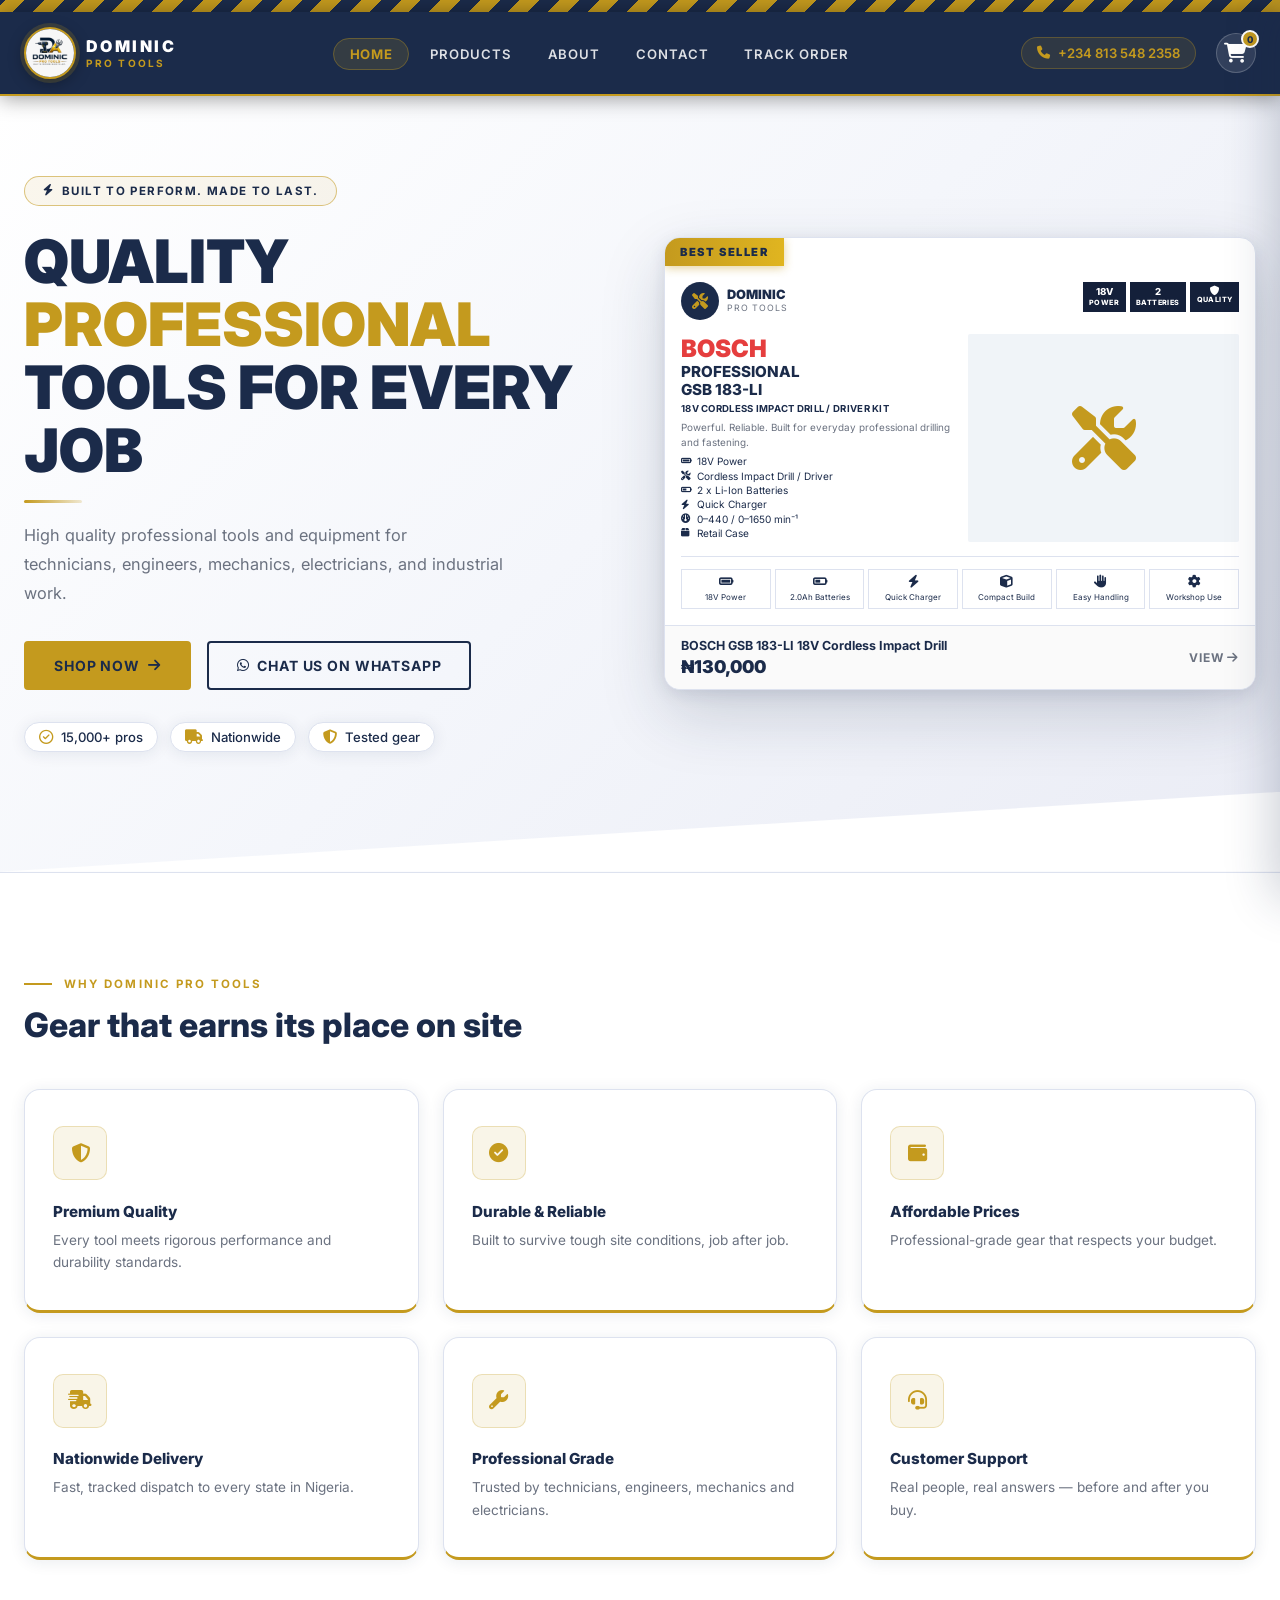
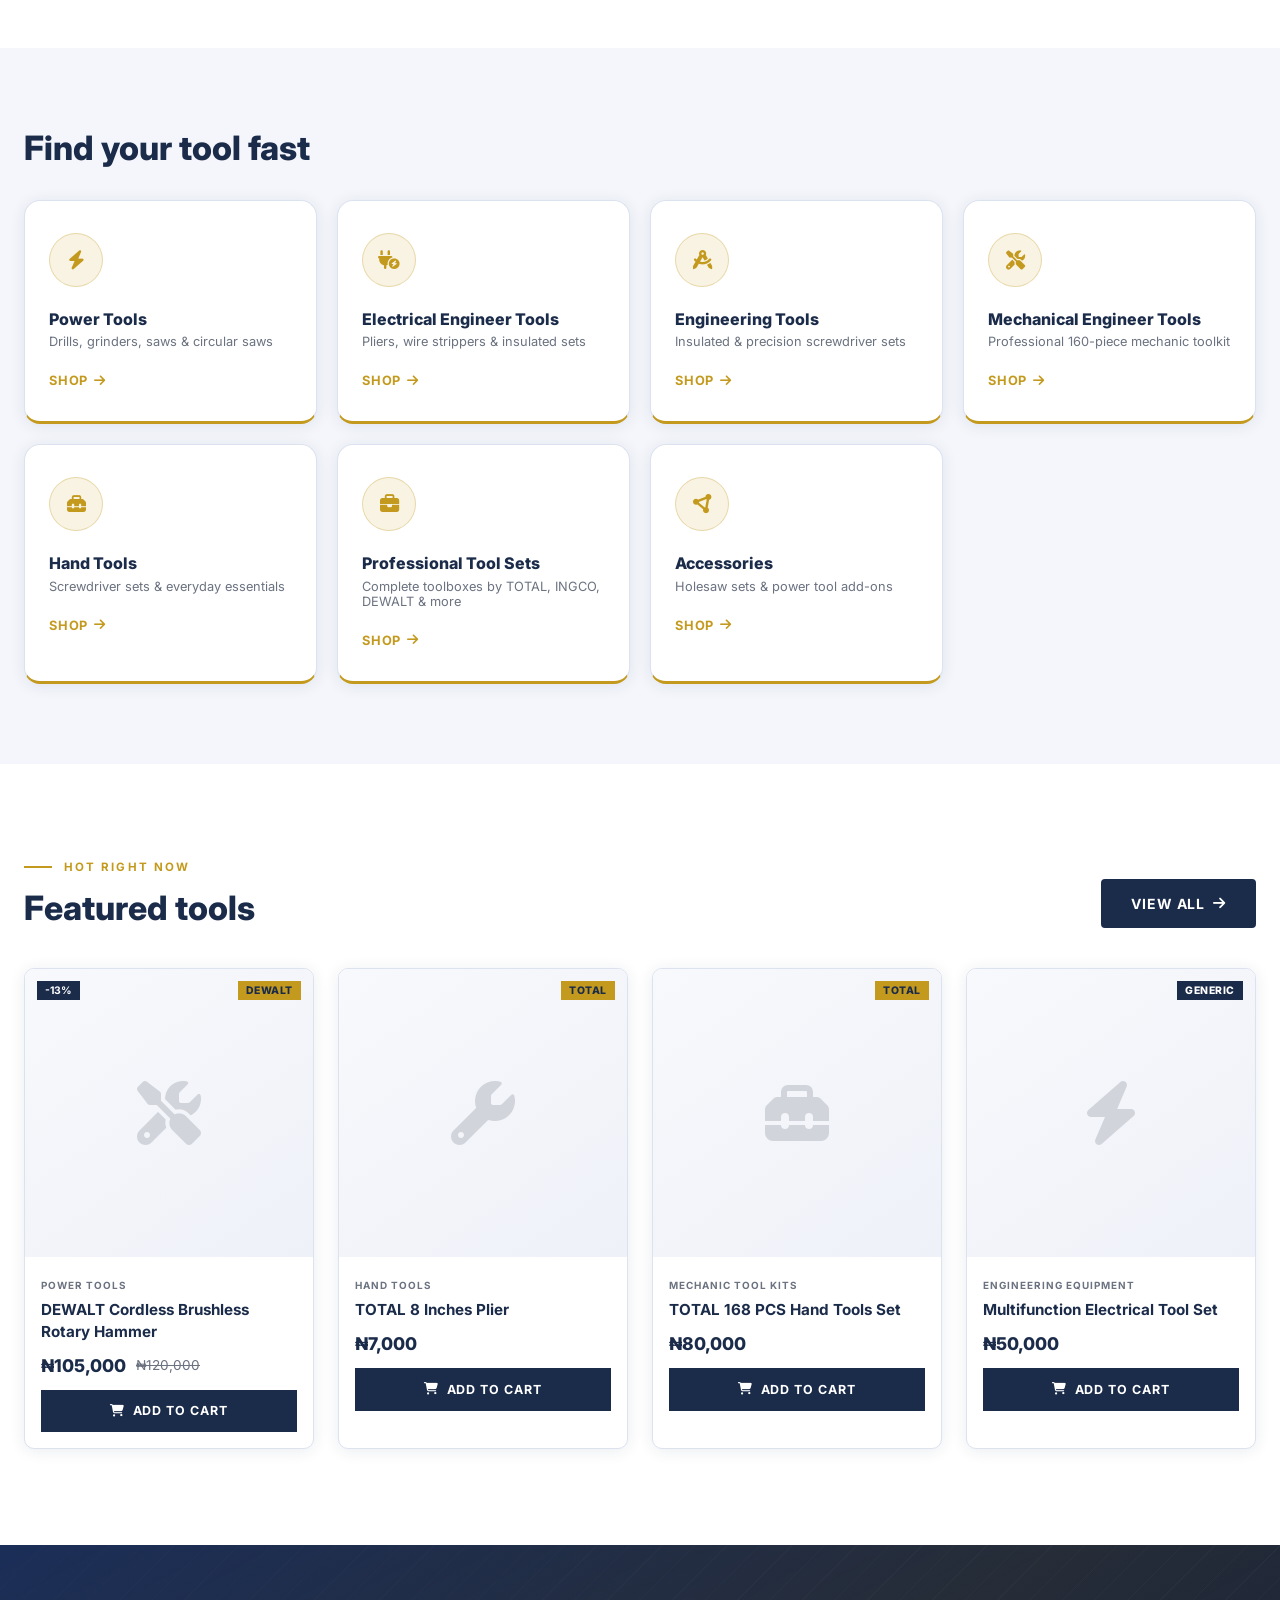
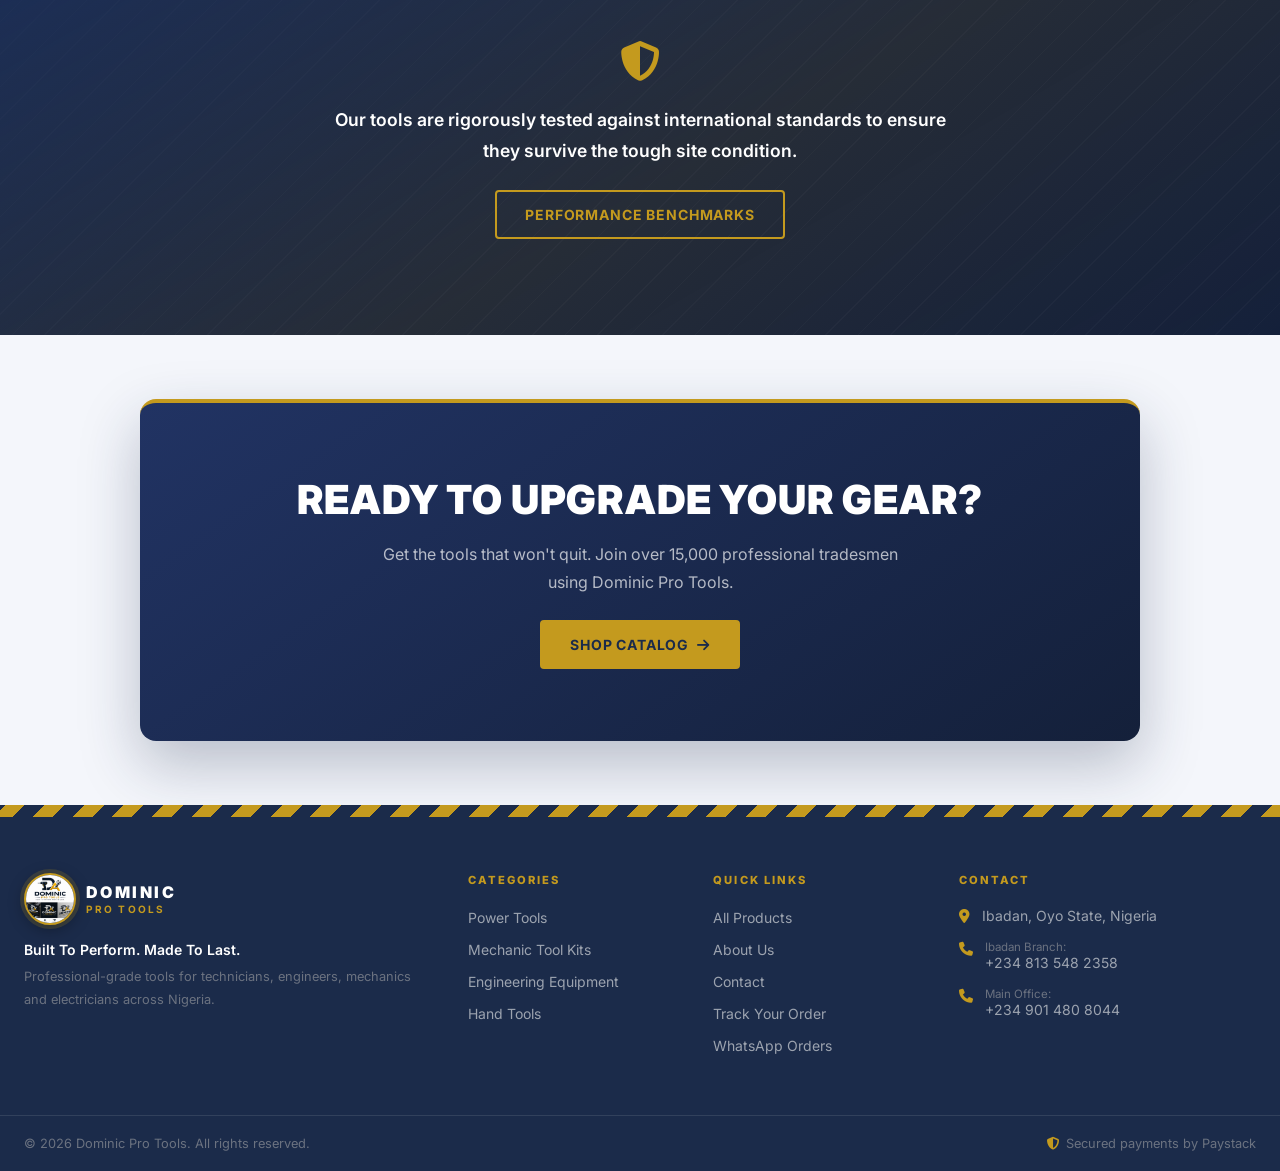
==== index.html @ c552fb53 "Add files via upload" ====
<!DOCTYPE html>
<html lang="en">
<head>
  <meta charset="UTF-8" />
  <meta name="viewport" content="width=device-width, initial-scale=1.0" />
  <title>Dominic Pro Tools — Built To Perform. Made To Last.</title>
  <link rel="preconnect" href="https://fonts.googleapis.com" />
  <link rel="preconnect" href="https://fonts.gstatic.com" crossorigin />
  <link href="https://fonts.googleapis.com/css2?family=Inter:wght@400;500;600;700;800;900&display=swap" rel="stylesheet" />
  <link rel="stylesheet" href="https://cdnjs.cloudflare.com/ajax/libs/font-awesome/6.5.0/css/all.min.css" />
  <link rel="stylesheet" href="css/styles.css" />
</head>
<body>

  <!-- TOP HAZARD STRIPE -->
  <div class="hazard-stripe"></div>

  <!-- ==================== NAVBAR ==================== -->
  <nav class="navbar" id="navbar">
    <div class="container nav-container">
      <a href="index.html" class="nav-logo">
        <div class="logo-icon"><img src="Header Logo.jpeg" alt="Dominic Pro Tools" /></div>
        <div class="logo-text">
          <span class="logo-brand">DOMINIC</span>
          <span class="logo-sub">PRO TOOLS</span>
        </div>
      </a>

      <button class="nav-toggle" id="navToggle" aria-label="Toggle navigation">
        <span></span>
        <span></span>
        <span></span>
      </button>

      <ul class="nav-links" id="navLinks">
        <li><a href="index.html" class="nav-active">HOME</a></li>
        <li><a href="products.html">PRODUCTS</a></li>
        <li><a href="about.html">ABOUT</a></li>
        <li><a href="contact.html">CONTACT</a></li>
        <li><a href="track-order.html">TRACK ORDER</a></li>
      </ul>

      <div class="nav-actions">
        <a href="tel:+2348135482358" class="nav-phone">
          <i class="fa-solid fa-phone"></i>
          <span>+234 813 548 2358</span>
        </a>
        <a href="#" class="nav-cart" id="cartBtn">
          <i class="fa-solid fa-cart-shopping"></i>
          <span class="cart-count" id="cartCount">0</span>
        </a>
      </div>
    </div>
  </nav>

  <!-- ==================== HERO SECTION ==================== -->
  <section class="hero">
    <div class="container">
      <div class="hero-grid">

        <!-- Left: Copy -->
        <div class="hero-content">
          <div class="hero-badge">
            <i class="fa-solid fa-bolt"></i>
            BUILT TO PERFORM. MADE TO LAST.
          </div>
          <h1>
            QUALITY<br>
            <span class="text-yellow">PROFESSIONAL</span><br>
            TOOLS FOR EVERY JOB
          </h1>
          <p class="hero-desc">
            High quality professional tools and equipment for technicians,
            engineers, mechanics, electricians, and industrial work.
          </p>
          <div class="hero-buttons">
            <a href="products.html" class="btn btn-yellow">
              SHOP NOW <i class="fa-solid fa-arrow-right"></i>
            </a>
            <a href="https://wa.me/2348135482358" class="btn btn-outline" target="_blank" rel="noopener">
              <i class="fa-brands fa-whatsapp"></i> CHAT US ON WHATSAPP
            </a>
          </div>
          <div class="hero-stats">
            <div class="stat">
              <i class="fa-regular fa-circle-check"></i>
              <span>15,000+ pros</span>
            </div>
            <div class="stat">
              <i class="fa-solid fa-truck"></i>
              <span>Nationwide</span>
            </div>
            <div class="stat">
              <i class="fa-solid fa-shield-halved"></i>
              <span>Tested gear</span>
            </div>
          </div>
        </div>

        <!-- Right: Best Seller Card -->
        <div class="hero-product-card">
          <div class="best-seller-tag">BEST SELLER</div>
          <div class="product-card-inner">
            <div class="hpc-header">
              <div class="hpc-brand">
                <div class="hpc-brand-icon">
                  <i class="fa-solid fa-screwdriver-wrench"></i>
                </div>
                <div>
                  <p class="hpc-brand-name">DOMINIC</p>
                  <p class="hpc-brand-sub">PRO TOOLS</p>
                </div>
              </div>
              <div class="hpc-badges">
                <div class="hpc-badge">18V<span>POWER</span></div>
                <div class="hpc-badge">2<span>BATTERIES</span></div>
                <div class="hpc-badge"><i class="fa-solid fa-shield"></i><span>QUALITY</span></div>
              </div>
            </div>

            <div class="hpc-body">
              <div class="hpc-info">
                <h3 class="hpc-brand-red">BOSCH</h3>
                <h4 class="hpc-product-title">PROFESSIONAL<br>GSB 183-LI</h4>
                <p class="hpc-product-type">18V CORDLESS IMPACT DRILL / DRIVER KIT</p>
                <p class="hpc-tagline">Powerful. Reliable. Built for everyday professional drilling and fastening.</p>
                <ul class="hpc-specs">
                  <li><i class="fa-solid fa-battery-full"></i> 18V Power</li>
                  <li><i class="fa-solid fa-screwdriver-wrench"></i> Cordless Impact Drill / Driver</li>
                  <li><i class="fa-solid fa-battery-half"></i> 2 x Li-Ion Batteries</li>
                  <li><i class="fa-solid fa-bolt"></i> Quick Charger</li>
                  <li><i class="fa-solid fa-gauge"></i> 0–440 / 0–1650 min⁻¹</li>
                  <li><i class="fa-solid fa-box"></i> Retail Case</li>
                </ul>
              </div>
              <div class="hpc-image">
                <img src="DOMINIC TOOLS/POWER TOOLS/Bosch cordless drill driver kit .png"
                     alt="Bosch GSB 183-LI"
                     onerror="this.style.display='none';this.nextElementSibling.style.display='flex'" />
                <i class="fa-solid fa-screwdriver-wrench hpc-img-icon" style="display:none"></i>
              </div>
            </div>

            <div class="hpc-features">
              <div class="hpc-feature"><i class="fa-solid fa-battery-full"></i><span>18V Power</span></div>
              <div class="hpc-feature"><i class="fa-solid fa-battery-half"></i><span>2.0Ah Batteries</span></div>
              <div class="hpc-feature"><i class="fa-solid fa-bolt"></i><span>Quick Charger</span></div>
              <div class="hpc-feature"><i class="fa-solid fa-cube"></i><span>Compact Build</span></div>
              <div class="hpc-feature"><i class="fa-solid fa-hand"></i><span>Easy Handling</span></div>
              <div class="hpc-feature"><i class="fa-solid fa-gear"></i><span>Workshop Use</span></div>
            </div>
          </div>

          <div class="hpc-footer">
            <div>
              <p class="hpc-footer-name">BOSCH GSB 183-LI 18V Cordless Impact Drill</p>
              <p class="hpc-footer-price">&#8358;130,000</p>
            </div>
            <a href="products.html" class="hpc-view-link">VIEW <i class="fa-solid fa-arrow-right"></i></a>
          </div>
        </div>

      </div>
    </div>
  </section>

  <!-- ==================== WHY SECTION ==================== -->
  <section class="why-section">
    <div class="container">
      <div class="section-label">
        <span class="label-line"></span>
        <span>WHY DOMINIC PRO TOOLS</span>
      </div>
      <h2 class="section-title dark-title">Gear that earns its place on site</h2>
      <div class="features-grid">

        <div class="feature-card">
          <div class="feature-icon">
            <i class="fa-solid fa-shield-halved"></i>
          </div>
          <h3>Premium Quality</h3>
          <p>Every tool meets rigorous performance and durability standards.</p>
        </div>

        <div class="feature-card">
          <div class="feature-icon">
            <i class="fa-solid fa-circle-check"></i>
          </div>
          <h3>Durable &amp; Reliable</h3>
          <p>Built to survive tough site conditions, job after job.</p>
        </div>

        <div class="feature-card">
          <div class="feature-icon">
            <i class="fa-solid fa-wallet"></i>
          </div>
          <h3>Affordable Prices</h3>
          <p>Professional-grade gear that respects your budget.</p>
        </div>

        <div class="feature-card">
          <div class="feature-icon">
            <i class="fa-solid fa-truck-fast"></i>
          </div>
          <h3>Nationwide Delivery</h3>
          <p>Fast, tracked dispatch to every state in Nigeria.</p>
        </div>

        <div class="feature-card">
          <div class="feature-icon">
            <i class="fa-solid fa-wrench"></i>
          </div>
          <h3>Professional Grade</h3>
          <p>Trusted by technicians, engineers, mechanics and electricians.</p>
        </div>

        <div class="feature-card">
          <div class="feature-icon">
            <i class="fa-solid fa-headset"></i>
          </div>
          <h3>Customer Support</h3>
          <p>Real people, real answers — before and after you buy.</p>
        </div>

      </div>
    </div>
  </section>

  <!-- ==================== CATEGORIES SECTION ==================== -->
  <section class="categories-section">
    <div class="container">
      <h2 class="section-title dark-title cat-title">Find your tool fast</h2>
      <div class="categories-grid">

        <a href="products.html" class="category-card">
          <div class="category-icon">
            <i class="fa-solid fa-bolt"></i>
          </div>
          <h3>Power Tools</h3>
          <p>Drills, grinders, saws &amp; circular saws</p>
          <span class="shop-link">SHOP <i class="fa-solid fa-arrow-right"></i></span>
        </a>

        <a href="products.html" class="category-card">
          <div class="category-icon">
            <i class="fa-solid fa-plug-circle-bolt"></i>
          </div>
          <h3>Electrical Engineer Tools</h3>
          <p>Pliers, wire strippers &amp; insulated sets</p>
          <span class="shop-link">SHOP <i class="fa-solid fa-arrow-right"></i></span>
        </a>

        <a href="products.html" class="category-card">
          <div class="category-icon">
            <i class="fa-solid fa-compass-drafting"></i>
          </div>
          <h3>Engineering Tools</h3>
          <p>Insulated &amp; precision screwdriver sets</p>
          <span class="shop-link">SHOP <i class="fa-solid fa-arrow-right"></i></span>
        </a>

        <a href="products.html" class="category-card">
          <div class="category-icon">
            <i class="fa-solid fa-screwdriver-wrench"></i>
          </div>
          <h3>Mechanical Engineer Tools</h3>
          <p>Professional 160-piece mechanic toolkit</p>
          <span class="shop-link">SHOP <i class="fa-solid fa-arrow-right"></i></span>
        </a>

        <a href="products.html" class="category-card">
          <div class="category-icon">
            <i class="fa-solid fa-toolbox"></i>
          </div>
          <h3>Hand Tools</h3>
          <p>Screwdriver sets &amp; everyday essentials</p>
          <span class="shop-link">SHOP <i class="fa-solid fa-arrow-right"></i></span>
        </a>

        <a href="products.html" class="category-card">
          <div class="category-icon">
            <i class="fa-solid fa-briefcase"></i>
          </div>
          <h3>Professional Tool Sets</h3>
          <p>Complete toolboxes by TOTAL, INGCO, DEWALT &amp; more</p>
          <span class="shop-link">SHOP <i class="fa-solid fa-arrow-right"></i></span>
        </a>

        <a href="products.html" class="category-card">
          <div class="category-icon">
            <i class="fa-solid fa-circle-nodes"></i>
          </div>
          <h3>Accessories</h3>
          <p>Holesaw sets &amp; power tool add-ons</p>
          <span class="shop-link">SHOP <i class="fa-solid fa-arrow-right"></i></span>
        </a>

      </div>
    </div>
  </section>

  <!-- ==================== FEATURED PRODUCTS ==================== -->
  <section class="featured-section">
    <div class="container">
      <div class="featured-header">
        <div>
          <div class="section-label">
            <span class="label-line"></span>
            <span>HOT RIGHT NOW</span>
          </div>
          <h2 class="section-title dark-title feat-title">Featured tools</h2>
        </div>
        <a href="products.html" class="btn btn-dark">VIEW ALL <i class="fa-solid fa-arrow-right"></i></a>
      </div>

      <div class="products-grid">

        <!-- Product 1 -->
        <div class="product-card-item">
          <div class="product-img-wrapper">
            <span class="discount-badge">-13%</span>
            <span class="brand-tag">DEWALT</span>
            <img src="DOMINIC TOOLS/POWER TOOLS/Rotary Hammer drill kit.png"
                 alt="DEWALT Rotary Hammer"
                 onerror="this.style.display='none';this.nextElementSibling.style.display='flex'" />
            <div class="product-img-placeholder" style="display:none">
              <i class="fa-solid fa-screwdriver-wrench"></i>
            </div>
          </div>
          <div class="product-details">
            <span class="product-category">POWER TOOLS</span>
            <h4>DEWALT Cordless Brushless Rotary Hammer</h4>
            <div class="product-pricing">
              <span class="price-current">&#8358;105,000</span>
              <span class="price-old">&#8358;120,000</span>
            </div>
            <button class="btn-add-cart" onclick="addToCart(this)">
              <i class="fa-solid fa-cart-shopping"></i> ADD TO CART
            </button>
          </div>
        </div>

        <!-- Product 2 -->
        <div class="product-card-item">
          <div class="product-img-wrapper">
            <span class="brand-tag">TOTAL</span>
            <img src="DOMINIC TOOLS/HAND TOOLS/Total Plier .png"
                 alt="TOTAL 8 Inches Plier"
                 onerror="this.style.display='none';this.nextElementSibling.style.display='flex'" />
            <div class="product-img-placeholder" style="display:none">
              <i class="fa-solid fa-wrench"></i>
            </div>
          </div>
          <div class="product-details">
            <span class="product-category">HAND TOOLS</span>
            <h4>TOTAL 8 Inches Plier</h4>
            <div class="product-pricing">
              <span class="price-current">&#8358;7,000</span>
            </div>
            <button class="btn-add-cart" onclick="addToCart(this)">
              <i class="fa-solid fa-cart-shopping"></i> ADD TO CART
            </button>
          </div>
        </div>

        <!-- Product 3 -->
        <div class="product-card-item">
          <div class="product-img-wrapper">
            <span class="brand-tag">TOTAL</span>
            <img src="DOMINIC TOOLS/PROFESSIONAL TOOL SETS/Total Toolkit .png"
                 alt="TOTAL 168 PCS Hand Tools Set"
                 onerror="this.style.display='none';this.nextElementSibling.style.display='flex'" />
            <div class="product-img-placeholder" style="display:none">
              <i class="fa-solid fa-toolbox"></i>
            </div>
          </div>
          <div class="product-details">
            <span class="product-category">MECHANIC TOOL KITS</span>
            <h4>TOTAL 168 PCS Hand Tools Set</h4>
            <div class="product-pricing">
              <span class="price-current">&#8358;80,000</span>
            </div>
            <button class="btn-add-cart" onclick="addToCart(this)">
              <i class="fa-solid fa-cart-shopping"></i> ADD TO CART
            </button>
          </div>
        </div>

        <!-- Product 4 -->
        <div class="product-card-item">
          <div class="product-img-wrapper">
            <span class="brand-tag brand-generic">GENERIC</span>
            <img src="DOMINIC TOOLS/ELECTRICAL ENGINEER TOOLS/Electrical toolkit .png"
                 alt="Multifunction Electrical Tool Set"
                 onerror="this.style.display='none';this.nextElementSibling.style.display='flex'" />
            <div class="product-img-placeholder" style="display:none">
              <i class="fa-solid fa-bolt"></i>
            </div>
          </div>
          <div class="product-details">
            <span class="product-category">ENGINEERING EQUIPMENT</span>
            <h4>Multifunction Electrical Tool Set</h4>
            <div class="product-pricing">
              <span class="price-current">&#8358;50,000</span>
            </div>
            <button class="btn-add-cart" onclick="addToCart(this)">
              <i class="fa-solid fa-cart-shopping"></i> ADD TO CART
            </button>
          </div>
        </div>

      </div>
    </div>
  </section>

  <!-- ==================== QUALITY BANNER ==================== -->
  <section class="quality-banner">
    <div class="container quality-container">
      <i class="fa-solid fa-shield-halved quality-shield"></i>
      <p>
        Our tools are rigorously tested against international standards to ensure they
        survive the tough site condition.
      </p>
      <a href="products.html" class="btn btn-yellow-outline">PERFORMANCE BENCHMARKS</a>
    </div>
  </section>

  <!-- ==================== CTA BANNER ==================== -->
  <section class="cta-banner">
    <div class="container cta-container">
      <h2>READY TO UPGRADE YOUR GEAR?</h2>
      <p>Get the tools that won't quit. Join over 15,000 professional tradesmen using Dominic Pro Tools.</p>
      <a href="products.html" class="btn btn-yellow">SHOP CATALOG <i class="fa-solid fa-arrow-right"></i></a>
    </div>
  </section>

  <!-- ==================== FOOTER ==================== -->
  <footer class="footer">
    <div class="hazard-stripe footer-hazard"></div>
    <div class="container">
      <div class="footer-grid">

        <!-- Col 1: Brand -->
        <div class="footer-brand">
          <a href="index.html" class="nav-logo footer-logo">
            <div class="logo-icon"><img src="Footer Logo.jpeg" alt="Dominic Pro Tools" /></div>
            <div class="logo-text">
              <span class="logo-brand">DOMINIC</span>
              <span class="logo-sub">PRO TOOLS</span>
            </div>
          </a>
          <p class="footer-tagline">Built To Perform. Made To Last.</p>
          <p class="footer-desc">Professional-grade tools for technicians, engineers, mechanics and electricians across Nigeria.</p>
        </div>

        <!-- Col 2: Categories -->
        <div class="footer-col">
          <h4>CATEGORIES</h4>
          <ul>
            <li><a href="products.html">Power Tools</a></li>
            <li><a href="products.html">Mechanic Tool Kits</a></li>
            <li><a href="products.html">Engineering Equipment</a></li>
            <li><a href="products.html">Hand Tools</a></li>
          </ul>
        </div>

        <!-- Col 3: Quick Links -->
        <div class="footer-col">
          <h4>QUICK LINKS</h4>
          <ul>
            <li><a href="products.html">All Products</a></li>
            <li><a href="about.html">About Us</a></li>
            <li><a href="contact.html">Contact</a></li>
            <li><a href="track-order.html">Track Your Order</a></li>
            <li><a href="https://wa.me/2348135482358" target="_blank" rel="noopener">WhatsApp Orders</a></li>
          </ul>
        </div>

        <!-- Col 4: Contact -->
        <div class="footer-col footer-contact-col">
          <h4>CONTACT</h4>
          <div class="contact-item">
            <i class="fa-solid fa-location-dot"></i>
            <span>Ibadan, Oyo State, Nigeria</span>
          </div>
          <div class="contact-item">
            <i class="fa-solid fa-phone"></i>
            <div>
              <span class="contact-label">Ibadan Branch:</span>
              <a href="tel:+2348135482358">+234 813 548 2358</a>
            </div>
          </div>
          <div class="contact-item">
            <i class="fa-solid fa-phone"></i>
            <div>
              <span class="contact-label">Main Office:</span>
              <a href="tel:+2349014808044">+234 901 480 8044</a>
            </div>
          </div>
        </div>

      </div>
    </div>

    <div class="footer-bottom">
      <div class="container footer-bottom-inner">
        <span>&copy; 2026 Dominic Pro Tools. All rights reserved.</span>
        <span class="paystack-badge">
          <i class="fa-solid fa-shield-halved"></i>
          Secured payments by Paystack
        </span>
      </div>
    </div>
  </footer>

  <script src="js/script.js"></script>
  <script src="js/products-data.js"></script>
  <script src="https://js.paystack.co/v1/inline.js"></script>
  <script src="js/cart.js"></script>
</body>
</html>
---- css/styles.css ----
/* ============================================================
   DOMINIC PRO TOOLS — Main Stylesheet
   ============================================================ */

:root {
  --yellow:     #C49A1E;
  --gold-hover: #A8831A;
  --dark:       #1B2B4A;
  --dark2:      #14203A;
  --white:      #ffffff;
  --light:      #f4f6fb;
  --gray:       #6b7280;
  --border:     #dde2ef;
  --font:       'Inter', sans-serif;
  --radius-sm:  4px;
  --radius-md:  10px;
  --radius-lg:  16px;
  --shadow-card:  0 2px 16px rgba(27,43,74,.09);
  --shadow-hover: 0 16px 44px rgba(27,43,74,.20);
  --shadow-gold:  0 6px 22px rgba(196,154,30,.42);
}

*, *::before, *::after { margin: 0; padding: 0; box-sizing: border-box; }
html { scroll-behavior: smooth; }

body {
  font-family: var(--font);
  color: var(--dark);
  background: var(--white);
  overflow-x: hidden;
}

/* ── CONTAINER ─────────────────────────────────────────────── */
.container {
  width: 100%;
  max-width: 1280px;
  margin: 0 auto;
  padding: 0 1.5rem;
}

/* ── HAZARD STRIPE ─────────────────────────────────────────── */
.hazard-stripe {
  height: 12px;
  background: repeating-linear-gradient(
    -45deg,
    var(--yellow)  0px,
    var(--yellow)  14px,
    var(--dark)    14px,
    var(--dark)    28px
  );
  flex-shrink: 0;
}

/* ── UTILITY ───────────────────────────────────────────────── */
.text-yellow { color: var(--yellow); }

/* ── BUTTONS ───────────────────────────────────────────────── */
.btn {
  display: inline-flex;
  align-items: center;
  gap: .5rem;
  padding: .875rem 1.75rem;
  font-family: var(--font);
  font-size: .875rem;
  font-weight: 700;
  letter-spacing: .06em;
  border: 2px solid transparent;
  border-radius: var(--radius-sm);
  cursor: pointer;
  text-decoration: none;
  transition: background .2s, color .2s, border-color .2s, box-shadow .2s, transform .15s;
  white-space: nowrap;
}

.btn-yellow        { background: var(--yellow); color: var(--dark);  border-color: var(--yellow); }
.btn-yellow:hover  { background: var(--gold-hover); border-color: var(--gold-hover); box-shadow: var(--shadow-gold); transform: translateY(-2px); }

.btn-outline       { background: transparent; color: var(--dark); border-color: var(--dark); }
.btn-outline:hover { background: var(--dark); color: var(--white); transform: translateY(-1px); }

.btn-dark          { background: var(--dark);  color: var(--white); border-color: var(--dark); }
.btn-dark:hover    { background: var(--dark2); border-color: var(--dark2); transform: translateY(-1px); }

.btn-yellow-outline       { background: transparent; color: var(--yellow); border-color: var(--yellow); }
.btn-yellow-outline:hover { background: var(--yellow); color: var(--dark); box-shadow: var(--shadow-gold); transform: translateY(-1px); }

/* ============================================================
   NAVBAR
   ============================================================ */
.navbar {
  background: var(--dark);
  border-bottom: 2px solid var(--yellow);
  position: sticky;
  top: 0;
  z-index: 1000;
  box-shadow: 0 2px 24px rgba(27,43,74,.35);
}

.nav-container {
  display: flex;
  align-items: center;
  height: 82px;
  gap: 1.5rem;
}

/* Logo */
.nav-logo {
  display: flex;
  align-items: center;
  gap: .6rem;
  text-decoration: none;
  flex-shrink: 0;
}
.logo-icon {
  width: 52px; height: 52px;
  border-radius: 50%;
  overflow: hidden;
  border: 2.5px solid var(--yellow);
  box-shadow: 0 0 0 4px rgba(196,154,30,.18), 0 4px 16px rgba(0,0,0,.35);
  display: flex;
  align-items: center;
  justify-content: center;
  flex-shrink: 0;
}
.logo-icon img {
  width: 100%;
  height: 100%;
  object-fit: cover;
  display: block;
}
.logo-text { display: flex; flex-direction: column; line-height: 1; }
.logo-brand { color: var(--white); font-size: 1rem; font-weight: 900; letter-spacing: .16em; }
.logo-sub   { color: var(--yellow); font-size: .63rem; font-weight: 700; letter-spacing: .22em; margin-top: 4px; }

/* Nav Links */
.nav-links {
  display: flex;
  list-style: none;
  gap: .35rem;
  margin: 0 auto;
}
.nav-links a {
  color: rgba(255,255,255,.85);
  text-decoration: none;
  font-size: .82rem;
  font-weight: 600;
  letter-spacing: .07em;
  padding: .45rem .95rem;
  border-radius: 100px;
  position: relative;
  transition: color .2s, background .2s;
}
.nav-links a:hover { color: var(--yellow); background: rgba(196,154,30,.10); }
.nav-links a.nav-active {
  color: var(--yellow);
  background: rgba(196,154,30,.15);
  border: 1px solid rgba(196,154,30,.35);
  font-weight: 700;
}
.nav-links a.nav-active::after { display: none; }

/* Nav Actions */
.nav-actions {
  display: flex;
  align-items: center;
  gap: 1.25rem;
  flex-shrink: 0;
}
.nav-phone {
  display: flex;
  align-items: center;
  gap: .5rem;
  color: var(--yellow);
  text-decoration: none;
  font-size: .82rem;
  font-weight: 600;
  background: rgba(196,154,30,.12);
  border: 1px solid rgba(196,154,30,.3);
  border-radius: 100px;
  padding: .42rem .95rem;
  transition: color .2s, background .2s, border-color .2s;
}
.nav-phone:hover {
  color: var(--dark);
  background: var(--yellow);
  border-color: var(--yellow);
}

.nav-cart {
  position: relative;
  color: var(--white);
  font-size: 1.25rem;
  text-decoration: none;
  background: rgba(255,255,255,.10);
  border: 1px solid rgba(255,255,255,.20);
  border-radius: 50%;
  width: 40px; height: 40px;
  display: flex; align-items: center; justify-content: center;
  transition: color .2s, background .2s, border-color .2s;
}
.nav-cart:hover { color: var(--yellow); background: rgba(196,154,30,.15); border-color: rgba(196,154,30,.4); }

.cart-count {
  position: absolute;
  top: -4px; right: -4px;
  background: var(--yellow);
  color: var(--dark);
  font-size: .58rem;
  font-weight: 800;
  width: 18px; height: 18px;
  border-radius: 50%;
  border: 2px solid var(--white);
  display: flex;
  align-items: center;
  justify-content: center;
}

/* Hamburger */
.nav-toggle {
  display: none;
  flex-direction: column;
  gap: 5px;
  background: none;
  border: none;
  cursor: pointer;
  padding: .3rem;
  margin-left: auto;
  order: 3;
}
.nav-toggle span {
  display: block;
  width: 24px; height: 2px;
  background: var(--white);
  border-radius: 2px;
  transition: transform .3s, opacity .3s;
}
.nav-toggle.open span:nth-child(1) { transform: translateY(7px) rotate(45deg); }
.nav-toggle.open span:nth-child(2) { opacity: 0; }
.nav-toggle.open span:nth-child(3) { transform: translateY(-7px) rotate(-45deg); }

/* ============================================================
   HERO
   ============================================================ */
.hero {
  background: linear-gradient(135deg, #ffffff 0%, #f4f6fb 50%, #eaecf5 100%);
  padding: 5rem 0 7.5rem;
  position: relative;
  border-bottom: 1px solid var(--border);
}
.hero::after {
  content: '';
  position: absolute;
  bottom: 0; left: 0; right: 0;
  height: 80px;
  background: var(--white);
  clip-path: polygon(100% 0, 0 100%, 100% 100%);
  pointer-events: none;
}

.hero-grid {
  display: grid;
  grid-template-columns: 1fr 1fr;
  gap: 3rem;
  align-items: center;
}

/* Hero — left */
.hero-badge {
  display: inline-flex;
  align-items: center;
  gap: .5rem;
  border: 1.5px solid rgba(196,154,30,.55);
  background: rgba(196,154,30,.08);
  color: var(--dark);
  font-size: .72rem;
  font-weight: 700;
  letter-spacing: .12em;
  padding: .45rem 1.1rem;
  margin-bottom: 1.5rem;
  border-radius: 100px;
}

.hero-content h1 {
  font-size: clamp(2.4rem, 5vw, 3.75rem);
  font-weight: 900;
  line-height: 1.05;
  color: var(--dark);
  text-transform: uppercase;
  margin-bottom: .75rem;
}
.hero-content h1::after {
  content: '';
  display: block;
  width: 58px;
  height: 3px;
  background: linear-gradient(90deg, var(--yellow) 0%, rgba(196,154,30,.2) 100%);
  border-radius: 2px;
  margin-top: 1.1rem;
}

.hero-desc {
  color: var(--gray);
  font-size: 1.02rem;
  line-height: 1.8;
  max-width: 480px;
  margin-top: 1.1rem;
  margin-bottom: 2rem;
}

.hero-buttons {
  display: flex;
  gap: 1rem;
  flex-wrap: wrap;
  margin-bottom: 2rem;
}

.hero-stats {
  display: flex;
  gap: .75rem;
  flex-wrap: wrap;
}
.stat {
  display: flex;
  align-items: center;
  gap: .45rem;
  color: var(--dark);
  font-size: .82rem;
  font-weight: 500;
  background: var(--white);
  border: 1.5px solid var(--border);
  border-radius: 100px;
  padding: .38rem .9rem;
  box-shadow: var(--shadow-card);
  transition: background .2s, border-color .2s, box-shadow .2s;
}
.stat:hover { background: rgba(196,154,30,.06); border-color: rgba(196,154,30,.4); box-shadow: var(--shadow-gold); }
.stat i { color: var(--yellow); font-size: .9rem; }

/* Hero — right (product card) */
.hero-product-card {
  border: 1.5px solid var(--border);
  background: var(--white);
  border-radius: var(--radius-lg);
  overflow: hidden;
  box-shadow: 0 24px 64px rgba(27,43,74,.18), 0 4px 16px rgba(27,43,74,.10);
}

.best-seller-tag {
  background: linear-gradient(90deg, var(--yellow) 0%, #e0b520 100%);
  color: var(--dark);
  font-size: .7rem;
  font-weight: 900;
  letter-spacing: .14em;
  padding: .42rem .95rem;
  display: inline-block;
  text-shadow: none;
  box-shadow: 0 2px 10px rgba(196,154,30,.45);
}

.product-card-inner { padding: 1rem; }

/* hpc = hero product card */
.hpc-header {
  display: flex;
  justify-content: space-between;
  align-items: flex-start;
  margin-bottom: .875rem;
}

.hpc-brand { display: flex; align-items: center; gap: .5rem; }
.hpc-brand-icon {
  width: 38px; height: 38px;
  background: var(--dark);
  border-radius: 50%;
  display: flex;
  align-items: center;
  justify-content: center;
  color: var(--yellow);
  font-size: 1rem;
}
.hpc-brand-name { font-weight: 900; font-size: .8rem; color: var(--dark); line-height: 1; }
.hpc-brand-sub  { font-size: .55rem; color: var(--gray); letter-spacing: .12em; }

.hpc-badges { display: flex; gap: .25rem; }
.hpc-badge {
  background: var(--dark2);
  color: var(--white);
  font-size: .6rem;
  font-weight: 800;
  padding: .25rem .4rem;
  text-align: center;
  line-height: 1.3;
  display: flex;
  flex-direction: column;
  align-items: center;
}
.hpc-badge span { font-size: .45rem; letter-spacing: .06em; }

.hpc-body {
  display: grid;
  grid-template-columns: 1fr 1fr;
  gap: 1rem;
  margin-bottom: .875rem;
}

.hpc-brand-red    { color: #e53e3e; font-size: 1.5rem; font-weight: 900; }
.hpc-product-title {
  font-size: .95rem;
  font-weight: 800;
  line-height: 1.2;
  color: var(--dark);
}
.hpc-product-type {
  font-size: .6rem;
  font-weight: 700;
  color: var(--dark);
  margin-top: .25rem;
  letter-spacing: .03em;
  text-transform: uppercase;
}
.hpc-tagline {
  font-size: .62rem;
  color: var(--gray);
  line-height: 1.5;
  margin: .35rem 0;
}
.hpc-specs { list-style: none; }
.hpc-specs li {
  font-size: .63rem;
  color: var(--dark);
  display: flex;
  align-items: center;
  gap: .35rem;
  margin-bottom: .15rem;
}
.hpc-specs i { color: var(--dark); width: 10px; font-size: .6rem; }

.hpc-image {
  background: #f0f4f8;
  display: flex;
  align-items: center;
  justify-content: center;
  min-height: 160px;
  border-radius: 2px;
}
.hpc-img-icon { font-size: 4rem; color: var(--yellow); }
.hpc-image img {
  width: 100%;
  height: 100%;
  object-fit: contain;
  max-height: 200px;
}

.hpc-features {
  display: flex;
  gap: .25rem;
  flex-wrap: wrap;
  border-top: 1px solid var(--border);
  padding-top: .75rem;
}
.hpc-feature {
  flex: 1;
  min-width: 58px;
  display: flex;
  flex-direction: column;
  align-items: center;
  gap: .2rem;
  border: 1px solid var(--border);
  padding: .4rem .25rem;
  font-size: .5rem;
  text-align: center;
  color: var(--dark);
}
.hpc-feature i { font-size: .8rem; }

.hpc-footer {
  display: flex;
  align-items: center;
  justify-content: space-between;
  padding: .75rem 1rem;
  border-top: 1px solid var(--border);
  background: #fafafa;
}
.hpc-footer-name  { font-size: .78rem; font-weight: 700; color: var(--dark); margin-bottom: .2rem; }
.hpc-footer-price { font-size: 1.1rem; font-weight: 900; color: var(--dark); }
.hpc-view-link {
  color: var(--gray);
  font-size: .75rem;
  font-weight: 700;
  letter-spacing: .06em;
  text-decoration: none;
  display: flex;
  align-items: center;
  gap: .25rem;
  transition: color .2s;
}
.hpc-view-link:hover { color: var(--yellow); }

/* ============================================================
   WHY SECTION
   ============================================================ */
.why-section { padding: 6.5rem 0 5.5rem; background: var(--white); }

.section-label {
  display: flex;
  align-items: center;
  gap: .75rem;
  color: var(--yellow);
  font-size: .72rem;
  font-weight: 700;
  letter-spacing: .18em;
  text-transform: uppercase;
  margin-bottom: .875rem;
}
.label-line {
  display: block;
  width: 28px; height: 2px;
  background: var(--yellow);
  flex-shrink: 0;
}

.section-title {
  font-size: clamp(1.65rem, 3vw, 2.1rem);
  font-weight: 800;
  line-height: 1.2;
  color: var(--dark);
  margin-bottom: 2.75rem;
}
.dark-title { color: var(--dark); }

.features-grid {
  display: grid;
  grid-template-columns: repeat(3, 1fr);
  gap: 1.5rem;
}

.feature-card {
  border: 1.5px solid var(--border);
  border-bottom: 3px solid var(--yellow);
  padding: 2.25rem 1.75rem;
  background: var(--white);
  border-radius: var(--radius-lg);
  box-shadow: var(--shadow-card);
  transition: transform .25s, box-shadow .25s, border-color .25s;
}
.feature-card:hover {
  transform: translateY(-7px);
  box-shadow: var(--shadow-hover);
  border-color: var(--yellow);
  border-bottom-color: var(--yellow);
}
.feature-icon {
  width: 54px; height: 54px;
  background: rgba(196,154,30,.10);
  border: 1.5px solid rgba(196,154,30,.25);
  border-radius: var(--radius-md);
  display: flex;
  align-items: center;
  justify-content: center;
  margin-bottom: 1.35rem;
}
.feature-icon i { color: var(--yellow); font-size: 1.2rem; }
.feature-card h3 { font-size: .95rem; font-weight: 800; color: var(--dark); margin-bottom: .5rem; }
.feature-card p  { font-size: .85rem; color: var(--gray); line-height: 1.65; }

/* ============================================================
   CATEGORIES SECTION
   ============================================================ */
.categories-section { padding: 5rem 0; background: var(--light); }
.cat-title { margin-bottom: 2rem; }

.categories-grid {
  display: grid;
  grid-template-columns: repeat(4, 1fr);
  gap: 1.25rem;
}

.category-card {
  background: var(--white);
  padding: 2rem 1.5rem;
  text-decoration: none;
  border: 1.5px solid var(--border);
  border-bottom: 3px solid var(--yellow);
  border-radius: var(--radius-lg);
  display: block;
  box-shadow: var(--shadow-card);
  transition: transform .25s, box-shadow .25s, border-color .25s;
}
.category-card:hover {
  transform: translateY(-6px);
  box-shadow: var(--shadow-hover);
  border-color: var(--yellow);
}
.category-icon {
  width: 54px; height: 54px;
  background: rgba(196,154,30,.12);
  border-radius: 50%;
  display: flex;
  align-items: center;
  justify-content: center;
  margin-bottom: 1.35rem;
  border: 1.5px solid rgba(196,154,30,.3);
}
.category-icon i { color: var(--yellow); font-size: 1.2rem; }
.category-card h3 { font-size: 1rem; font-weight: 800; color: var(--dark); margin-bottom: .35rem; }
.category-card p  { font-size: .8rem; color: var(--gray); margin-bottom: 1.25rem; }
.shop-link {
  color: var(--yellow);
  font-size: .8rem;
  font-weight: 700;
  letter-spacing: .06em;
  display: inline-flex;
  align-items: center;
  gap: .35rem;
}

/* ============================================================
   FEATURED PRODUCTS
   ============================================================ */
.featured-section { padding: 6rem 0; background: var(--white); }
.feat-title { margin-bottom: 0; }

.featured-header {
  display: flex;
  align-items: flex-end;
  justify-content: space-between;
  flex-wrap: wrap;
  gap: 1rem;
  margin-bottom: 2.5rem;
}

.products-grid {
  display: grid;
  grid-template-columns: repeat(4, 1fr);
  gap: 1.5rem;
}

.product-card-item {
  border: 1.5px solid var(--border);
  background: var(--white);
  border-radius: var(--radius-md);
  overflow: hidden;
  box-shadow: var(--shadow-card);
  transition: box-shadow .25s, border-color .25s, transform .25s;
}
.product-card-item:hover {
  box-shadow: var(--shadow-hover);
  border-color: var(--yellow);
  transform: translateY(-5px);
}

.product-img-wrapper {
  position: relative;
  background: linear-gradient(145deg, #f8f9fc 0%, #eef1f8 100%);
  aspect-ratio: 1 / 1;
  overflow: hidden;
}
.product-img-wrapper img {
  width: 100%; height: 100%;
  object-fit: contain;
}

.product-img-placeholder {
  width: 100%; height: 100%;
  display: flex;
  align-items: center;
  justify-content: center;
  font-size: 4rem;
  color: #d1d5db;
}

.discount-badge {
  position: absolute;
  top: .75rem; left: .75rem;
  background: var(--dark);
  color: var(--white);
  font-size: .65rem;
  font-weight: 700;
  padding: .2rem .5rem;
  z-index: 1;
}

.brand-tag {
  position: absolute;
  top: .75rem; right: .75rem;
  background: var(--yellow);
  color: var(--dark);
  font-size: .65rem;
  font-weight: 800;
  padding: .2rem .5rem;
  letter-spacing: .05em;
  z-index: 1;
}
.brand-generic { background: var(--dark); color: var(--white); }

.product-details { padding: 1rem; }
.product-category {
  font-size: .62rem;
  font-weight: 700;
  color: var(--gray);
  letter-spacing: .1em;
  text-transform: uppercase;
}
.product-details h4 {
  font-size: .95rem;
  font-weight: 700;
  color: var(--dark);
  margin: .4rem 0 .8rem;
  line-height: 1.4;
}

.product-pricing {
  display: flex;
  align-items: center;
  gap: .625rem;
  margin-bottom: .875rem;
}
.price-current { font-size: 1.1rem; font-weight: 800; color: var(--dark); }
.price-old     { font-size: .85rem; color: var(--gray); text-decoration: line-through; }

.btn-add-cart {
  width: 100%;
  background: var(--dark);
  color: var(--white);
  border: none;
  padding: .85rem;
  font-family: var(--font);
  font-size: .78rem;
  font-weight: 700;
  letter-spacing: .08em;
  cursor: pointer;
  display: flex;
  align-items: center;
  justify-content: center;
  gap: .5rem;
  transition: background .2s, box-shadow .2s;
}
.btn-add-cart:hover { background: var(--yellow); color: var(--dark); box-shadow: 0 4px 16px rgba(196,154,30,.38); }

/* ============================================================
   QUALITY BANNER
   ============================================================ */
.quality-banner {
  background-color: var(--dark2);
  background-image:
    linear-gradient(150deg, rgba(30,52,100,.7) 0%, rgba(196,154,30,.10) 55%, transparent 100%),
    repeating-linear-gradient(
      -45deg,
      transparent   0px,
      transparent   22px,
      rgba(255,255,255,.025) 22px,
      rgba(255,255,255,.025) 23px
    );
  padding: 6rem 0;
}

.quality-container {
  display: flex;
  flex-direction: column;
  align-items: center;
  text-align: center;
  gap: 1.5rem;
}

.quality-shield {
  font-size: 2.5rem;
  color: var(--yellow);
}

.quality-container p {
  color: var(--white);
  font-size: 1.1rem;
  font-weight: 600;
  max-width: 640px;
  line-height: 1.75;
}

/* ============================================================
   CTA BANNER
   ============================================================ */
.cta-banner {
  background: var(--light);
  padding: 4rem 0;
}

.cta-container {
  background: linear-gradient(145deg, #213363 0%, var(--dark2) 100%);
  box-shadow: 0 24px 60px rgba(27,43,74,.28);
  max-width: 1000px;
  margin: 0 auto;
  padding: 4.5rem 2.5rem;
  display: flex;
  flex-direction: column;
  align-items: center;
  text-align: center;
  gap: 1rem;
  border-top: 4px solid var(--yellow);
  border-radius: var(--radius-lg);
}

.cta-banner h2 {
  font-size: clamp(1.75rem, 3.5vw, 2.5rem);
  font-weight: 900;
  color: var(--white);
  letter-spacing: .02em;
}

.cta-banner p {
  font-size: 1rem;
  color: rgba(255,255,255,.68);
  max-width: 520px;
  line-height: 1.75;
  margin-bottom: .5rem;
}

/* ============================================================
   FOOTER
   ============================================================ */
.footer { background: var(--dark); }
.footer-hazard { /* same as .hazard-stripe */ }

.footer-grid {
  display: grid;
  grid-template-columns: 2fr 1fr 1fr 1.5fr;
  gap: 3rem;
  padding: 3.5rem 0 3rem;
}

.footer-logo { margin-bottom: 1rem; }
.footer-tagline { color: var(--white); font-size: .875rem; font-weight: 600; margin-bottom: .5rem; }
.footer-desc    { color: #6b7280;     font-size: .8rem;   line-height: 1.75; }

.footer-col h4 {
  color: var(--yellow);
  font-size: .7rem;
  font-weight: 800;
  letter-spacing: .18em;
  text-transform: uppercase;
  margin-bottom: 1.25rem;
}

.footer-col ul { list-style: none; }
.footer-col li { margin-bottom: .75rem; }
.footer-col a  {
  color: #9ca3af;
  text-decoration: none;
  font-size: .875rem;
  transition: color .2s;
}
.footer-col a:hover { color: var(--yellow); }

.footer-contact-col h4 { /* inherits footer-col h4 */ }

.contact-item {
  display: flex;
  align-items: flex-start;
  gap: .75rem;
  margin-bottom: 1rem;
  font-size: .875rem;
  color: #9ca3af;
}
.contact-item i { color: var(--yellow); flex-shrink: 0; margin-top: 2px; }
.contact-item span { display: block; }
.contact-label { font-size: .72rem; color: #6b7280; }
.contact-item a { color: #9ca3af; text-decoration: none; transition: color .2s; }
.contact-item a:hover { color: var(--yellow); }

.footer-bottom {
  border-top: 1px solid rgba(255,255,255,.10);
  padding: 1.25rem 0;
}
.footer-bottom-inner {
  display: flex;
  align-items: center;
  justify-content: space-between;
  flex-wrap: wrap;
  gap: .75rem;
  font-size: .8rem;
  color: #6b7280;
}
.paystack-badge { display: flex; align-items: center; gap: .375rem; }
.paystack-badge i { color: var(--yellow); }

/* ============================================================
   RESPONSIVE — TABLET  (≤ 1024px)
   ============================================================ */
@media (max-width: 1024px) {
  .hero-grid {
    grid-template-columns: 1fr;
    gap: 2.5rem;
  }
  .hero { padding: 3.5rem 0 4rem; }
  .hero::after { display: none; }
  .hero-desc { max-width: 100%; }

  .features-grid   { grid-template-columns: repeat(2, 1fr); }
  .categories-grid { grid-template-columns: repeat(2, 1fr); }
  .products-grid   { grid-template-columns: repeat(2, 1fr); }

  .footer-grid { grid-template-columns: 1fr 1fr; gap: 2rem; }

  .nav-phone span { display: none; }
  .nav-phone { padding: .42rem .75rem; }
}

/* ============================================================
   RESPONSIVE — MOBILE  (≤ 768px)
   ============================================================ */
@media (max-width: 768px) {
  /* Navbar */
  .nav-container {
    flex-wrap: wrap;
    height: auto;
    padding: .875rem 1.25rem;
    position: relative;
  }
  .nav-toggle  { display: flex; order: 2; margin-left: auto; }
  .nav-actions { order: 3; margin-left: 0; }
  .nav-phone   { display: none; }

  .nav-links {
    display: none;
    flex-direction: column;
    gap: 0;
    width: 100%;
    order: 4;
    background: var(--dark);
    border-top: 1px solid rgba(255,255,255,.08);
    padding: .5rem .75rem .75rem;
  }
  .nav-links.open { display: flex; }
  .nav-links li { border-top: 1px solid rgba(255,255,255,.07); }
  .nav-links a  { display: block; padding: .75rem .5rem; font-size: .88rem; border-radius: var(--radius-sm); color: rgba(255,255,255,.85); }
  .nav-links a.nav-active { padding: .75rem .5rem; }

  /* Hero */
  .hero-buttons { flex-direction: column; }
  .hero-buttons .btn { justify-content: center; }
  .hero-stats { gap: 1rem; }

  /* Grids → single column */
  .features-grid   { grid-template-columns: 1fr; }
  .categories-grid { grid-template-columns: 1fr; }
  .products-grid   { grid-template-columns: 1fr; }

  .featured-header { flex-direction: column; align-items: flex-start; }

  /* Hero product card body */
  .hpc-body     { grid-template-columns: 1fr; }
  .hpc-features { display: none; }

  /* Footer */
  .footer-grid { grid-template-columns: 1fr; gap: 2rem; padding: 2.5rem 0 2rem; }
  .footer-bottom-inner { flex-direction: column; text-align: center; }

  /* Quality banner */
  .quality-container p { font-size: .95rem; }

  /* CTA */
  .cta-banner h2 { font-size: 1.6rem; }
}

/* ── Scroll-in animation ────────────────────────────────────── */
.fade-up {
  opacity: 0;
  transform: translateY(24px);
  transition: opacity .5s ease, transform .5s ease;
}
.fade-up.visible {
  opacity: 1;
  transform: translateY(0);
}

/* ============================================================
   RESPONSIVE — SMALL MOBILE  (≤ 480px)
   ============================================================ */
@media (max-width: 480px) {
  .hero-content h1 { font-size: 2.1rem; }
  .btn { padding: .75rem 1.25rem; font-size: .8rem; }
  .logo-brand { font-size: .8rem; }
  .logo-sub   { font-size: .55rem; }
}

/* ============================================================
   PRODUCTS PAGE — CATALOG HEADER
   ============================================================ */
.catalog-header {
  background-color: var(--dark2);
  background-image:
    linear-gradient(150deg, rgba(30,52,100,.75) 0%, rgba(196,154,30,.09) 55%, transparent 100%),
    repeating-linear-gradient(
      -45deg,
      transparent   0px,
      transparent   22px,
      rgba(255,255,255,.025) 22px,
      rgba(255,255,255,.025) 23px
    );
  padding: 3.5rem 0 0;
}

.catalog-label {
  color: var(--yellow);
  font-size: .78rem;
  font-weight: 700;
  letter-spacing: .14em;
  text-transform: uppercase;
  margin-bottom: .5rem;
}

.catalog-title {
  color: var(--white);
  font-size: clamp(2rem, 5vw, 3rem);
  font-weight: 900;
  line-height: 1.1;
  margin-bottom: .6rem;
}

.catalog-subtitle {
  color: var(--gray);
  font-size: .95rem;
  margin-bottom: 2rem;
}

.catalog-bottom-stripe { margin-top: 2rem; }

/* ============================================================
   PRODUCTS PAGE — MAIN SECTION
   ============================================================ */
.products-page-section {
  background: var(--white);
  padding: 2.5rem 0 5rem;
}

/* Toolbar */
.products-toolbar {
  display: flex;
  gap: 1rem;
  align-items: center;
  margin-bottom: 1.25rem;
}

.search-wrapper {
  flex: 1;
  position: relative;
}

.search-icon {
  position: absolute;
  left: 1rem;
  top: 50%;
  transform: translateY(-50%);
  color: var(--gray);
  font-size: .85rem;
  pointer-events: none;
}

.search-input {
  width: 100%;
  padding: .85rem 1rem .85rem 2.75rem;
  border: 1.5px solid var(--border);
  border-radius: var(--radius-sm);
  font-family: var(--font);
  font-size: .9rem;
  color: var(--dark);
  background: var(--white);
  outline: none;
  box-shadow: var(--shadow-card);
  transition: border-color .2s, box-shadow .2s;
}
.search-input:focus       { border-color: var(--yellow); box-shadow: 0 0 0 3px rgba(196,154,30,.14); }
.search-input::placeholder { color: var(--gray); }

.sort-wrapper {
  position: relative;
  flex-shrink: 0;
}

.sort-select {
  padding: .85rem 2.5rem .85rem 1rem;
  border: 1.5px solid var(--border);
  border-radius: var(--radius-sm);
  font-family: var(--font);
  font-size: .82rem;
  font-weight: 700;
  letter-spacing: .04em;
  color: var(--dark);
  background: var(--white);
  appearance: none;
  -webkit-appearance: none;
  cursor: pointer;
  outline: none;
  box-shadow: var(--shadow-card);
}
.sort-select:focus { border-color: var(--yellow); box-shadow: 0 0 0 3px rgba(196,154,30,.14); }

.sort-caret {
  position: absolute;
  right: .85rem;
  top: 50%;
  transform: translateY(-50%);
  font-size: .7rem;
  color: var(--dark);
  pointer-events: none;
}

/* Category Tabs */
.category-tabs {
  display: flex;
  gap: .5rem;
  margin-bottom: 2rem;
  flex-wrap: wrap;
}

.cat-tab {
  padding: .6rem 1.25rem;
  border: 1.5px solid var(--border);
  border-radius: var(--radius-sm);
  background: var(--white);
  font-family: var(--font);
  font-size: .75rem;
  font-weight: 700;
  letter-spacing: .08em;
  color: var(--dark);
  cursor: pointer;
  white-space: nowrap;
  box-shadow: 0 1px 6px rgba(27,43,74,.07);
  transition: border-color .2s, background .2s, box-shadow .2s, transform .15s;
}
.cat-tab:hover        { border-color: var(--dark); box-shadow: 0 3px 10px rgba(27,43,74,.12); transform: translateY(-1px); }
.cat-tab.active       { background: var(--yellow); border-color: var(--yellow); color: var(--dark); box-shadow: 0 4px 14px rgba(196,154,30,.30); }

/* Full catalog grid */
.products-grid-full {
  display: grid;
  grid-template-columns: repeat(4, 1fr);
  gap: 1.5rem;
}

.product-card-item.hidden { display: none; }

/* No results state */
.no-results {
  text-align: center;
  padding: 5rem 2rem;
  color: var(--gray);
}
.no-results i { font-size: 2.5rem; margin-bottom: 1rem; display: block; }
.no-results p { font-size: 1.05rem; }

/* ============================================================
   PRODUCTS PAGE — RESPONSIVE
   ============================================================ */
@media (max-width: 1024px) {
  .products-grid-full { grid-template-columns: repeat(3, 1fr); }
}

@media (max-width: 768px) {
  .products-toolbar   { flex-direction: column; align-items: stretch; }
  .sort-wrapper       { width: 100%; }
  .sort-select        { width: 100%; }
  .products-grid-full { grid-template-columns: repeat(2, 1fr); }
  .category-tabs      { overflow-x: auto; flex-wrap: nowrap; padding-bottom: .25rem; -webkit-overflow-scrolling: touch; }
  .cat-tab            { flex-shrink: 0; }
}

@media (max-width: 480px) {
  .catalog-title      { font-size: 1.9rem; }
  .products-grid-full { grid-template-columns: repeat(2, 1fr); gap: .75rem; }
}

/* ============================================================
   ABOUT PAGE — HERO
   ============================================================ */
.about-hero {
  background: linear-gradient(135deg, #ffffff 0%, #f4f6fb 60%, #eaecf5 100%);
  border-bottom: 1px solid var(--border);
  padding: 4.5rem 0 0;
}

.about-label {
  color: var(--yellow);
  font-size: .78rem;
  font-weight: 700;
  letter-spacing: .14em;
  text-transform: uppercase;
  margin-bottom: .75rem;
}

.about-title {
  color: var(--dark);
  font-size: clamp(2.2rem, 5vw, 3.5rem);
  font-weight: 900;
  line-height: 1.1;
  margin-bottom: 1.25rem;
  max-width: 680px;
}

.about-desc {
  color: var(--gray);
  font-size: 1rem;
  line-height: 1.8;
  max-width: 580px;
  margin-bottom: 3rem;
}

/* ============================================================
   ABOUT PAGE — STATS
   ============================================================ */
.about-stats {
  background: var(--white);
  padding: 4rem 0;
}

.stats-grid {
  display: grid;
  grid-template-columns: repeat(4, 1fr);
  gap: 1.5rem;
}

.stat-box {
  display: flex;
  flex-direction: column;
  align-items: center;
  justify-content: center;
  padding: 2.5rem 1.5rem;
  border: 1.5px solid var(--border);
  border-bottom: 5px solid var(--yellow);
  border-radius: var(--radius-md);
  box-shadow: var(--shadow-card);
  text-align: center;
  transition: box-shadow .25s, transform .25s;
}
.stat-box:hover {
  box-shadow: var(--shadow-hover);
  transform: translateY(-4px);
}

.stat-number {
  font-size: clamp(1.9rem, 3vw, 2.75rem);
  font-weight: 900;
  color: var(--yellow);
  line-height: 1;
  margin-bottom: .6rem;
}

.stat-label {
  font-size: .68rem;
  font-weight: 700;
  letter-spacing: .14em;
  color: var(--gray);
  text-transform: uppercase;
}

/* ============================================================
   ABOUT PAGE — MISSION
   ============================================================ */
.about-mission {
  background: var(--white);
  padding: 0 0 5rem;
}

.mission-grid {
  display: grid;
  grid-template-columns: 1fr 1fr;
  gap: 5rem;
  align-items: center;
}

.mission-image {
  position: relative;
}

.mission-image img {
  width: 100%;
  height: auto;
  display: block;
  border: 1.5px solid var(--border);
}

.mission-img-fallback {
  display: none;
  align-items: center;
  justify-content: center;
  width: 100%;
  aspect-ratio: 4 / 3;
  background: var(--light);
  border: 1.5px solid var(--border);
  color: var(--gray);
  font-size: 3rem;
}

.mission-label-row {
  display: flex;
  align-items: center;
  gap: .75rem;
  margin-bottom: 1rem;
}

.mission-line {
  display: block;
  width: 2rem;
  height: 2px;
  background: var(--yellow);
  flex-shrink: 0;
}

.mission-eyebrow {
  color: var(--yellow);
  font-size: .72rem;
  font-weight: 700;
  letter-spacing: .14em;
  text-transform: uppercase;
}

.mission-title {
  font-size: clamp(1.75rem, 3vw, 2.4rem);
  font-weight: 900;
  color: var(--dark);
  line-height: 1.2;
  margin-bottom: 1.25rem;
}

.mission-desc {
  color: var(--gray);
  font-size: 1rem;
  line-height: 1.85;
  margin-bottom: 1.75rem;
}

.mission-list {
  list-style: none;
  margin-bottom: 2.25rem;
}

.mission-list li {
  display: flex;
  align-items: center;
  gap: .75rem;
  font-size: .95rem;
  font-weight: 600;
  color: var(--dark);
  margin-bottom: .9rem;
}

.mission-list li i {
  color: var(--yellow);
  font-size: 1.1rem;
  flex-shrink: 0;
}

/* ============================================================
   ABOUT PAGE — RESPONSIVE
   ============================================================ */
@media (max-width: 1024px) {
  .stats-grid   { grid-template-columns: repeat(2, 1fr); }
  .mission-grid { gap: 3rem; }
}

@media (max-width: 768px) {
  .mission-grid { grid-template-columns: 1fr; gap: 2rem; }
  .about-mission { padding: 0 0 4rem; }
}

@media (max-width: 480px) {
  .about-title  { font-size: 2rem; }
  .stats-grid   { grid-template-columns: repeat(2, 1fr); gap: 1rem; }
  .stat-box     { padding: 2rem 1rem; }
  .stat-number  { font-size: 1.75rem; }
}

/* ============================================================
   CONTACT PAGE — MAIN SECTION
   ============================================================ */
.contact-section {
  background: var(--white);
  padding: 5rem 0 6rem;
}

.contact-layout {
  display: grid;
  grid-template-columns: 1fr 1fr;
  gap: 4rem;
  align-items: start;
}

/* Info cards */
.contact-cards {
  display: flex;
  flex-direction: column;
  gap: 1.25rem;
}

.contact-card {
  display: flex;
  align-items: flex-start;
  gap: 1.25rem;
  padding: 1.75rem;
  border: 1.5px solid var(--border);
  border-left: 3px solid var(--yellow);
  border-radius: var(--radius-md);
  box-shadow: var(--shadow-card);
  transition: box-shadow .2s, transform .2s;
}
.contact-card:hover {
  box-shadow: var(--shadow-hover);
  transform: translateY(-3px);
}

.contact-card-icon {
  width: 3rem;
  height: 3rem;
  background: var(--dark);
  border-radius: var(--radius-sm);
  display: flex;
  align-items: center;
  justify-content: center;
  flex-shrink: 0;
  color: var(--yellow);
  font-size: 1rem;
}

.contact-card-title {
  font-size: .72rem;
  font-weight: 800;
  letter-spacing: .1em;
  color: var(--dark);
  margin-bottom: .4rem;
}

.contact-card-detail {
  font-size: .9rem;
  font-weight: 600;
  color: var(--dark);
  margin-bottom: .2rem;
}

.contact-card-sub {
  font-size: .85rem;
  color: var(--gray);
}

.btn-whatsapp {
  display: flex;
  align-items: center;
  justify-content: center;
  gap: .75rem;
  width: 100%;
  padding: 1rem;
  background: var(--yellow);
  color: var(--dark);
  font-family: var(--font);
  font-size: .85rem;
  font-weight: 800;
  letter-spacing: .08em;
  text-decoration: none;
  border: none;
  border-radius: var(--radius-sm);
  cursor: pointer;
  transition: background .2s, box-shadow .2s, transform .15s;
  margin-top: .25rem;
}
.btn-whatsapp:hover { background: var(--gold-hover); box-shadow: var(--shadow-gold); transform: translateY(-1px); }

/* Enquiry form */
.contact-form-card {
  border: 1.5px solid var(--border);
  border-right: 4px solid var(--yellow);
  border-radius: var(--radius-md);
  box-shadow: var(--shadow-card);
  padding: 2.5rem;
}

.form-heading {
  font-size: .9rem;
  font-weight: 900;
  letter-spacing: .1em;
  color: var(--dark);
  margin-bottom: 2rem;
  text-transform: uppercase;
}

.form-group { margin-bottom: 1.5rem; }

.form-label {
  display: block;
  font-size: .68rem;
  font-weight: 700;
  letter-spacing: .1em;
  color: var(--dark);
  margin-bottom: .5rem;
  text-transform: uppercase;
}

.form-input,
.form-textarea {
  width: 100%;
  padding: .85rem 1rem;
  border: 1.5px solid var(--border);
  border-radius: var(--radius-sm);
  font-family: var(--font);
  font-size: .9rem;
  color: var(--dark);
  background: var(--white);
  outline: none;
  transition: border-color .2s, box-shadow .2s;
}
.form-input:focus,
.form-textarea:focus   { border-color: var(--yellow); box-shadow: 0 0 0 3px rgba(196,154,30,.12); }
.form-input::placeholder,
.form-textarea::placeholder { color: #d1d5db; }

.form-textarea {
  min-height: 130px;
  resize: vertical;
}

.btn-send {
  width: 100%;
  padding: 1.1rem;
  background: var(--dark);
  color: var(--white);
  font-family: var(--font);
  font-size: .875rem;
  font-weight: 700;
  letter-spacing: .08em;
  border: none;
  border-radius: var(--radius-sm);
  cursor: pointer;
  display: flex;
  align-items: center;
  justify-content: center;
  gap: .5rem;
  transition: background .2s, transform .15s;
}
.btn-send:hover    { background: var(--dark2); transform: translateY(-1px); }
.btn-send:disabled { opacity: .5; cursor: default; transform: none; }

.form-success {
  display: flex;
  align-items: center;
  gap: .6rem;
  margin-top: 1rem;
  font-size: .9rem;
  font-weight: 600;
  color: #16a34a;
}
.form-success i { font-size: 1.1rem; }

/* ============================================================
   CONTACT PAGE — RESPONSIVE
   ============================================================ */
@media (max-width: 1024px) {
  .contact-layout { gap: 2.5rem; }
}

@media (max-width: 768px) {
  .contact-layout      { grid-template-columns: 1fr; gap: 3rem; }
  .contact-form-card   { padding: 2rem 1.5rem; }
}

@media (max-width: 480px) {
  .contact-section     { padding: 3rem 0 4rem; }
  .contact-card        { padding: 1.25rem; gap: 1rem; }
  .contact-card-icon   { width: 2.5rem; height: 2.5rem; font-size: .875rem; }
  .contact-form-card   { padding: 1.5rem 1.25rem; border-right-width: 4px; }
}

/* ============================================================
   CART DRAWER
   ============================================================ */
.cart-overlay {
  position: fixed; inset: 0;
  background: rgba(0,0,0,.5);
  z-index: 1050;
  opacity: 0; pointer-events: none;
  transition: opacity .3s;
}
.cart-overlay.open { opacity: 1; pointer-events: all; }

.cart-drawer {
  position: fixed;
  top: 0; right: 0;
  width: 400px; max-width: 100vw;
  height: 100vh;
  background: var(--white);
  z-index: 1060;
  display: flex; flex-direction: column;
  transform: translateX(100%);
  transition: transform .3s ease;
  box-shadow: -8px 0 48px rgba(27,43,74,.22);
  border-radius: var(--radius-lg) 0 0 var(--radius-lg);
  overflow: hidden;
}
.cart-drawer.open { transform: translateX(0); }

.cart-drawer-hd {
  display: flex; align-items: center; justify-content: space-between;
  padding: 1.1rem 1.5rem;
  background: var(--dark); color: var(--white);
  font-size: .82rem; font-weight: 800; letter-spacing: .1em;
  flex-shrink: 0;
}

.cart-x {
  background: none; border: none; color: var(--white);
  font-size: 1.2rem; cursor: pointer; opacity: .7;
  transition: opacity .2s; line-height: 1; padding: .2rem;
}
.cart-x:hover { opacity: 1; }

.cart-drawer-body {
  flex: 1; overflow-y: auto; padding: 1rem;
}

.cart-list { list-style: none; display: flex; flex-direction: column; gap: .875rem; }

.cart-item {
  display: flex; align-items: flex-start; gap: .875rem;
  padding-bottom: .875rem; border-bottom: 1px solid var(--border);
}
.cart-item:last-child { border-bottom: none; }

.ci-img {
  width: 64px; height: 64px; object-fit: contain;
  border: 1px solid var(--border); background: #f9fafb; flex-shrink: 0;
}

.ci-info { flex: 1; min-width: 0; }

.ci-name {
  font-size: .82rem; font-weight: 600; color: var(--dark);
  line-height: 1.35; margin-bottom: .2rem;
  overflow: hidden; text-overflow: ellipsis; display: -webkit-box;
  -webkit-line-clamp: 2; -webkit-box-orient: vertical;
}
.ci-price { font-size: .82rem; font-weight: 700; color: var(--yellow); margin-bottom: .4rem; }

.ci-qty { display: flex; align-items: center; gap: .5rem; }

.qty-btn {
  width: 28px; height: 28px; border: 1.5px solid var(--border);
  background: var(--white); font-size: 1rem; font-weight: 700;
  cursor: pointer; display: flex; align-items: center; justify-content: center;
  color: var(--dark); line-height: 1;
  border-radius: var(--radius-sm);
  transition: background .15s, border-color .15s;
}
.qty-btn:hover { background: var(--dark); color: var(--white); border-color: var(--dark); }

.ci-qty span { font-size: .9rem; font-weight: 700; min-width: 20px; text-align: center; }

.ci-del {
  background: none; border: none; color: #9ca3af;
  cursor: pointer; font-size: .85rem; padding: .2rem; flex-shrink: 0;
  transition: color .2s;
}
.ci-del:hover { color: #ef4444; }

.cart-empty {
  display: none; flex-direction: column; align-items: center; justify-content: center;
  gap: 1rem; height: 220px; color: var(--gray); text-align: center;
}
.cart-empty i { font-size: 2.25rem; }

.cart-drawer-ft {
  border-top: 1.5px solid var(--border);
  padding: 1.25rem 1.5rem;
  display: flex; flex-direction: column; gap: .875rem;
  flex-shrink: 0;
}
.cart-subtotal {
  display: flex; justify-content: space-between; align-items: center;
  font-size: .82rem; font-weight: 700; letter-spacing: .06em;
}
.cart-subtotal strong { font-size: 1rem; }

.btn-checkout {
  width: 100%; padding: 1rem;
  background: var(--yellow); color: var(--dark);
  border: none; border-radius: var(--radius-sm);
  font-family: var(--font); font-size: .875rem;
  font-weight: 800; letter-spacing: .06em; cursor: pointer;
  display: flex; align-items: center; justify-content: center; gap: .5rem;
  transition: background .2s, box-shadow .2s, transform .15s;
}
.btn-checkout:hover { background: var(--gold-hover); box-shadow: var(--shadow-gold); transform: translateY(-1px); }

/* ============================================================
   CHECKOUT MODAL
   ============================================================ */
.co-overlay {
  position: fixed; inset: 0; background: rgba(0,0,0,.6);
  z-index: 1100; display: none; align-items: center; justify-content: center;
  padding: 1rem;
}
.co-overlay.open { display: flex; }

.co-modal {
  background: var(--white); width: 100%; max-width: 520px;
  max-height: 90vh; display: flex; flex-direction: column;
  border-radius: var(--radius-lg);
  overflow: hidden;
  box-shadow: 0 32px 80px rgba(27,43,74,.3);
}

.co-modal-hd {
  display: flex; align-items: center; justify-content: space-between;
  padding: 1.1rem 1.5rem;
  background: var(--dark); color: var(--white);
  font-size: .82rem; font-weight: 800; letter-spacing: .1em;
  flex-shrink: 0;
}

.co-modal-body {
  padding: 1.5rem; overflow-y: auto; flex: 1;
  display: flex; flex-direction: column; gap: 1.5rem;
}

.co-sum-hd {
  font-size: .68rem; font-weight: 800; letter-spacing: .12em; color: var(--dark);
  margin-bottom: .75rem; padding-bottom: .5rem; border-bottom: 1.5px solid var(--border);
}
.co-sum-row {
  display: flex; justify-content: space-between; align-items: center;
  font-size: .82rem; color: var(--gray); margin-bottom: .3rem;
}
.co-sum-total {
  display: flex; justify-content: space-between; align-items: center;
  font-size: .9rem; font-weight: 800; color: var(--dark);
  padding-top: .75rem; border-top: 1.5px solid var(--dark); margin-top: .5rem;
}

.co-field { margin-bottom: 1.1rem; }
.co-field label {
  display: block; font-size: .67rem; font-weight: 700;
  letter-spacing: .1em; color: var(--dark); margin-bottom: .4rem;
}
.co-field input, .co-field textarea {
  width: 100%; padding: .8rem 1rem;
  border: 1.5px solid var(--border);
  font-family: var(--font); font-size: .9rem; color: var(--dark);
  outline: none; transition: border-color .2s;
}
.co-field input:focus, .co-field textarea:focus { border-color: var(--yellow); box-shadow: 0 0 0 3px rgba(196,154,30,.12); }
.co-field textarea { min-height: 72px; resize: vertical; }

.btn-pay {
  width: 100%; padding: 1.1rem;
  background: var(--dark); color: var(--white);
  font-family: var(--font); font-size: .875rem; font-weight: 800;
  letter-spacing: .06em; border: none; cursor: pointer;
  display: flex; align-items: center; justify-content: center; gap: .5rem;
  transition: background .2s;
}
.btn-pay:hover { background: var(--dark2); }

/* ── Place Order button ─────────────────────────────────────── */
.btn-place-order {
  width: 100%; padding: 1.1rem;
  background: var(--dark); color: var(--white);
  font-family: var(--font); font-size: .875rem; font-weight: 800;
  letter-spacing: .06em; border: none; cursor: pointer;
  transition: background .2s;
}
.btn-place-order:hover    { background: var(--dark2); }
.btn-place-order:disabled { opacity: .6; cursor: not-allowed; }

/* ── Payment view ───────────────────────────────────────────── */
.co-confirmed-banner {
  display: flex; align-items: center; gap: 1rem;
  background: #dcfce7; padding: 1rem 1.25rem;
}
.co-confirmed-banner > i { font-size: 1.8rem; color: #16a34a; flex-shrink: 0; }
.co-confirmed-title { font-size: .9rem; font-weight: 800; color: var(--dark); }
.co-confirmed-sub   { font-size: .77rem; color: var(--gray); margin-top: .15rem; }

.co-pay-amount {
  text-align: center; font-size: .82rem; font-weight: 600;
  color: var(--gray); letter-spacing: .04em;
}
.co-pay-amount strong { font-size: 1.25rem; color: var(--dark); }

.co-pay-options { display: flex; flex-direction: column; gap: .75rem; }

.btn-pay-opt {
  width: 100%; padding: 1.1rem; font-family: var(--font);
  font-size: .875rem; font-weight: 800; letter-spacing: .06em;
  border: none; cursor: pointer;
  display: flex; align-items: center; justify-content: center; gap: .6rem;
  transition: opacity .2s;
}
.btn-pay-opt:hover       { opacity: .85; }
.btn-pay-opt.paystack-opt { background: var(--yellow); color: var(--dark); }
.btn-pay-opt.opay-opt     { background: var(--dark);   color: var(--white); }

/* ── Opay transfer details ──────────────────────────────────── */
.opay-details {
  background: #f9fafb; border: 1.5px solid var(--border); padding: 1.25rem;
}
.opay-hd {
  font-size: .66rem; font-weight: 800; letter-spacing: .14em;
  color: var(--gray); margin-bottom: .9rem;
}
.opay-row {
  display: flex; justify-content: space-between; align-items: center;
  font-size: .84rem; padding: .5rem 0; border-bottom: 1px solid var(--border);
}
.opay-row:last-of-type { border-bottom: none; }
.opay-row span   { color: var(--gray); }
.opay-row strong { color: var(--dark); }
.opay-acct { font-size: 1.05rem; letter-spacing: .06em; }
.opay-note {
  font-size: .75rem; color: var(--gray); line-height: 1.55;
  font-style: italic; margin: .85rem 0;
}
.btn-opay-confirm {
  width: 100%; padding: 1rem; background: #16a34a; color: var(--white);
  font-family: var(--font); font-size: .875rem; font-weight: 800;
  letter-spacing: .06em; border: none; cursor: pointer;
  display: flex; align-items: center; justify-content: center; gap: .5rem;
  transition: background .2s;
}
.btn-opay-confirm:hover { background: #15803d; }

/* Order success banner */
.order-success-banner {
  position: fixed; bottom: 2rem; right: 2rem;
  background: #16a34a; color: var(--white);
  padding: 1rem 1.25rem;
  display: flex; align-items: center; gap: .75rem;
  z-index: 9999; max-width: 380px;
  border-radius: var(--radius-md);
  box-shadow: 0 10px 40px rgba(0,0,0,.35);
  animation: slideInUp .3s ease;
}
.order-success-banner i:first-child { font-size: 1.4rem; flex-shrink: 0; }
.order-success-banner strong { display: block; font-size: .9rem; }
.order-success-banner span   { font-size: .78rem; opacity: .9; }
.track-id-display {
  display: block !important;
  font-size: .82rem !important;
  font-weight: 700 !important;
  opacity: 1 !important;
  background: rgba(255,255,255,.2);
  padding: .12rem .4rem;
  margin: .2rem 0 .1rem;
  letter-spacing: .04em;
}
.order-success-banner > button {
  background: none; border: none; color: var(--white);
  cursor: pointer; font-size: 1rem; opacity: .7; margin-left: auto; flex-shrink: 0;
}
.order-success-banner > button:hover { opacity: 1; }
.order-track-link {
  display: inline-flex; align-items: center; gap: .3rem;
  margin-top: .35rem; font-size: .78rem; font-weight: 700;
  color: var(--dark); background: var(--yellow);
  padding: .25rem .6rem; text-decoration: none;
  border-radius: 3px; letter-spacing: .04em;
}
.order-track-link:hover { background: var(--gold-hover); }

@keyframes slideInUp {
  from { transform: translateY(20px); opacity: 0; }
  to   { transform: translateY(0); opacity: 1; }
}

@media (max-width: 480px) {
  .cart-drawer { width: 100vw; }
  .order-success-banner { right: 1rem; left: 1rem; max-width: none; bottom: 1rem; }
}
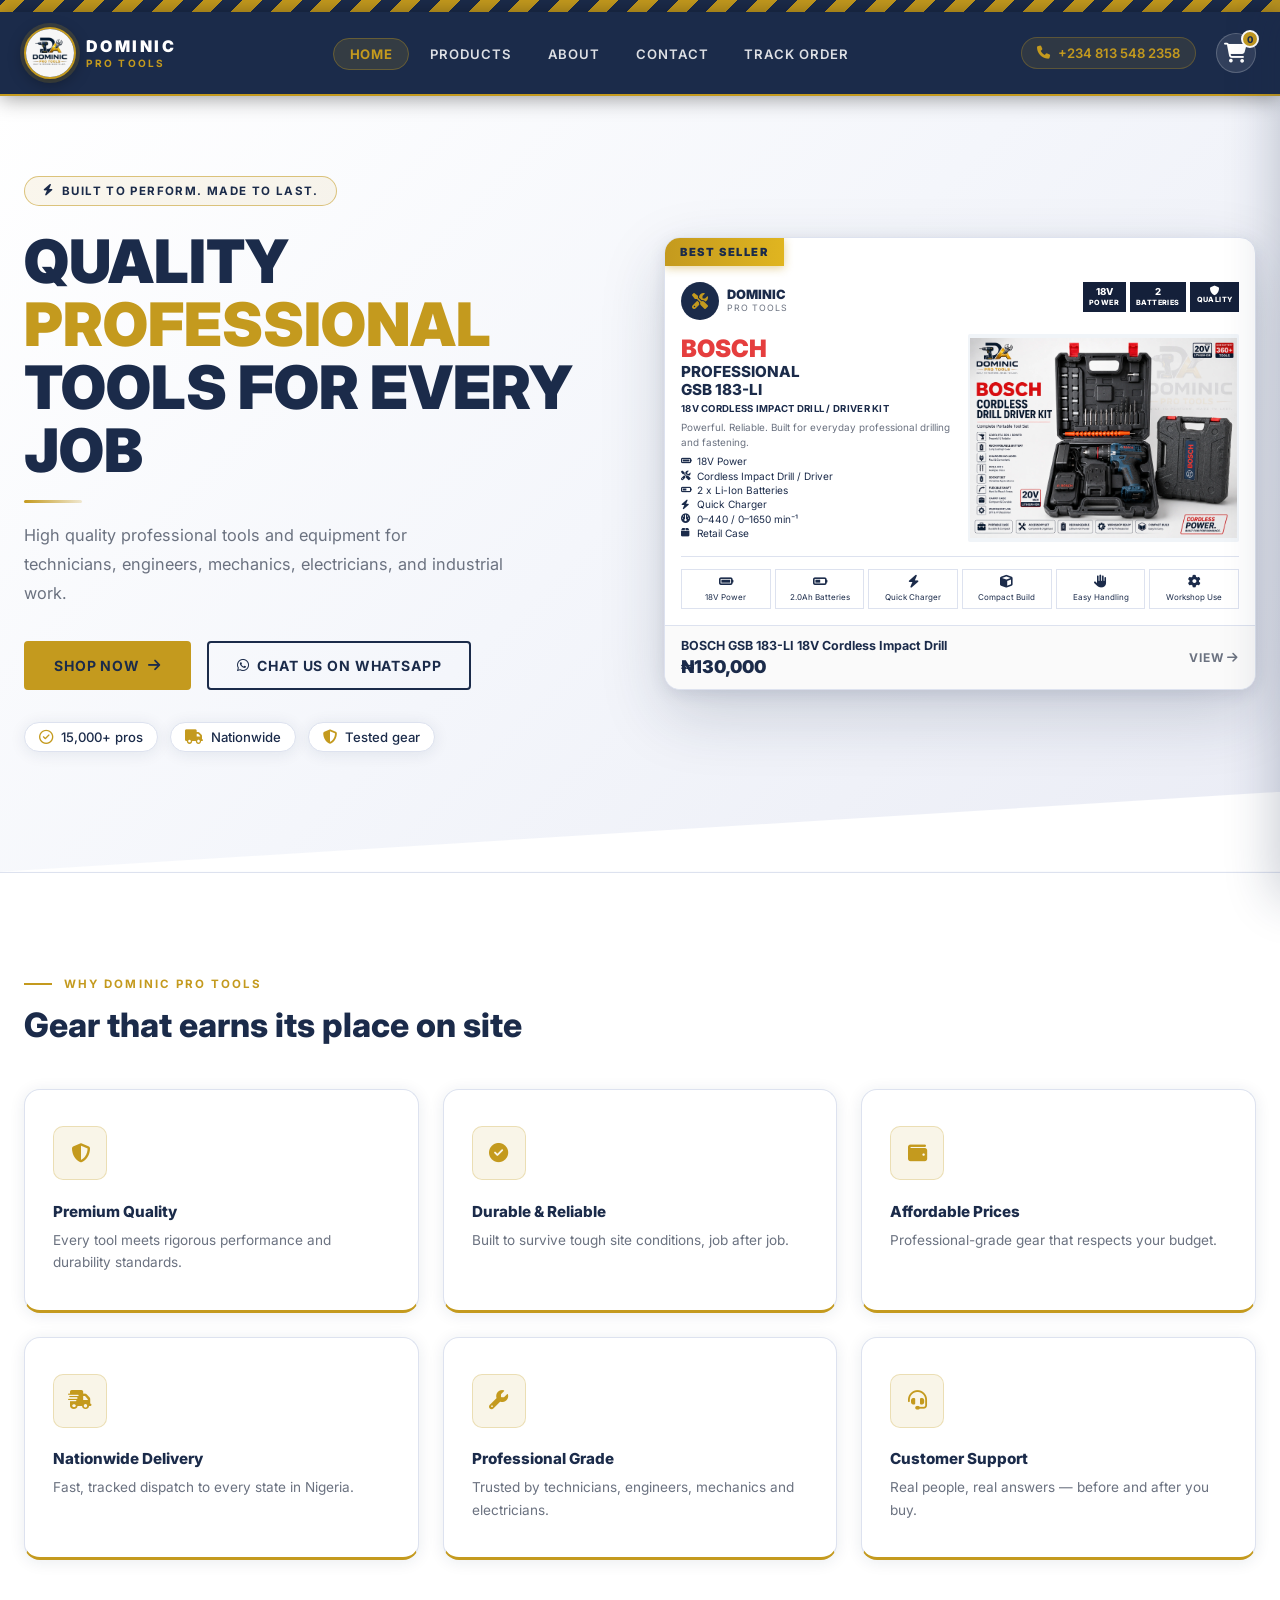
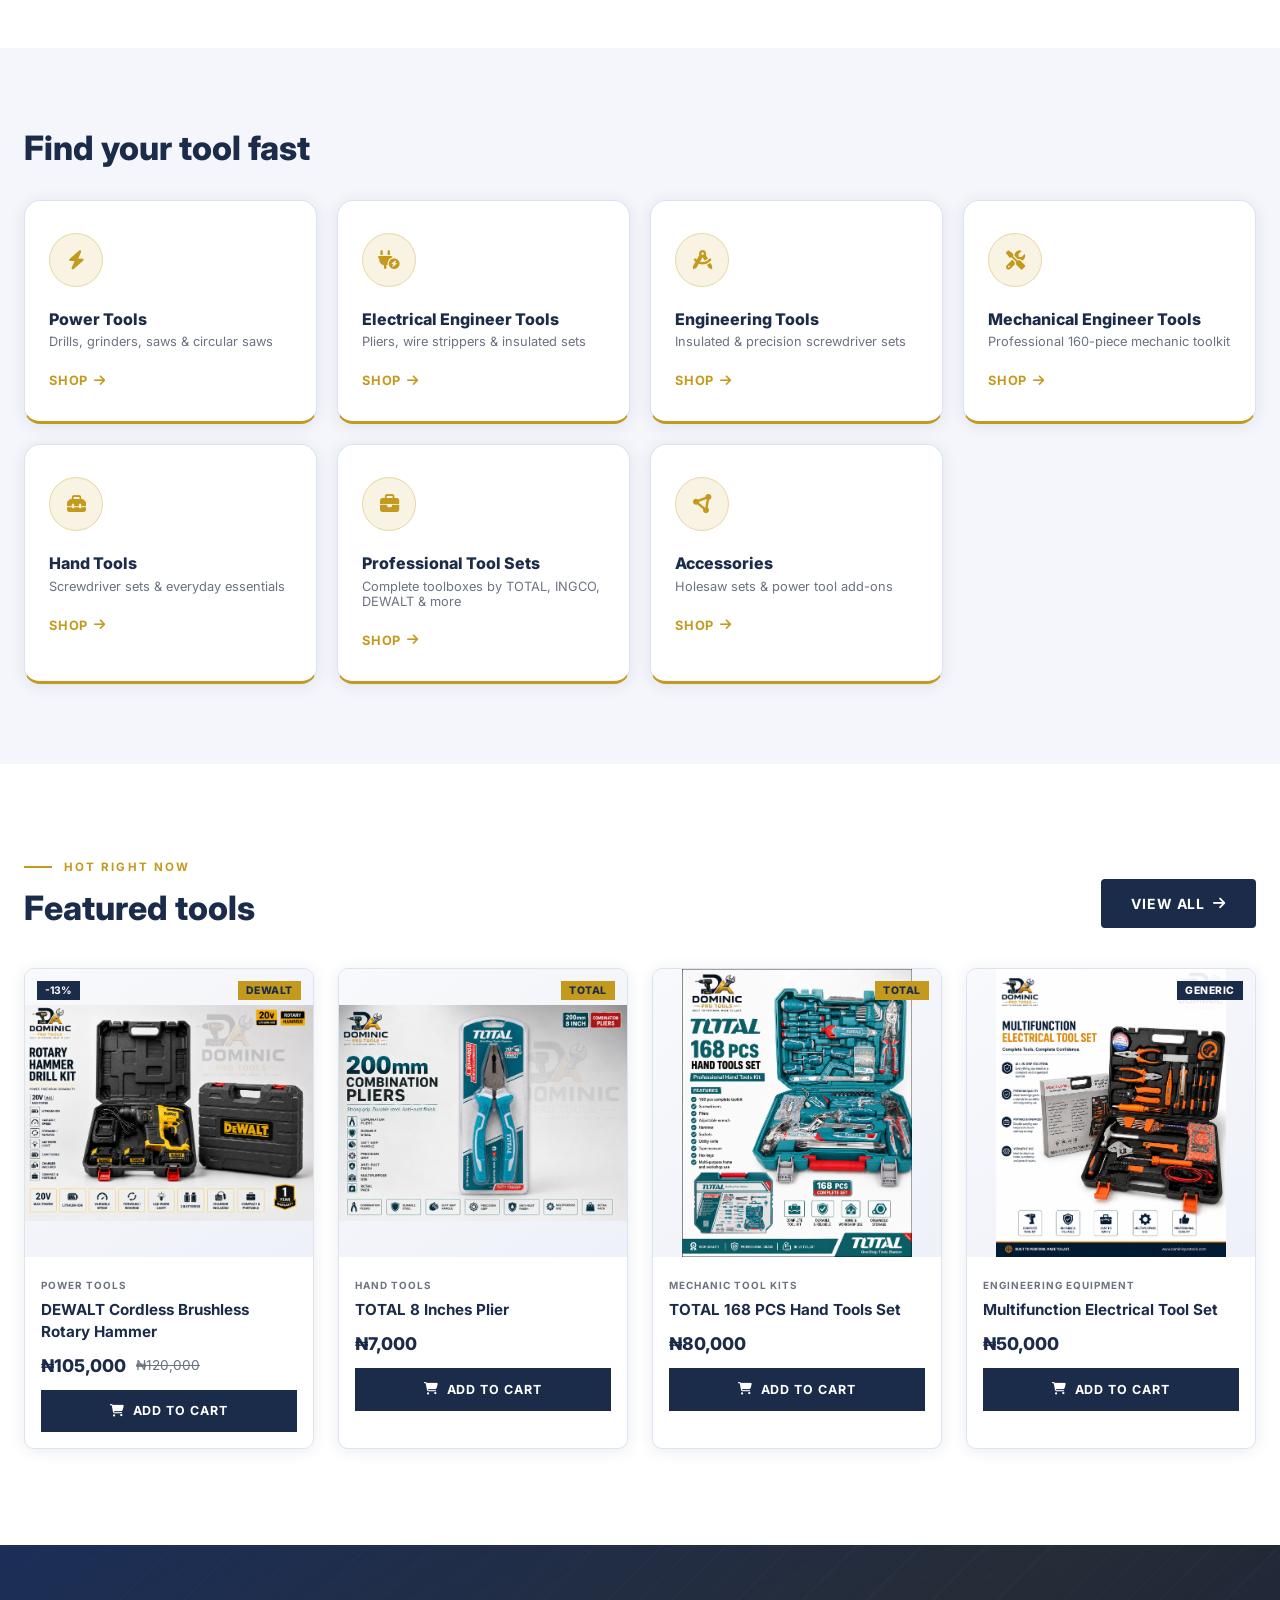
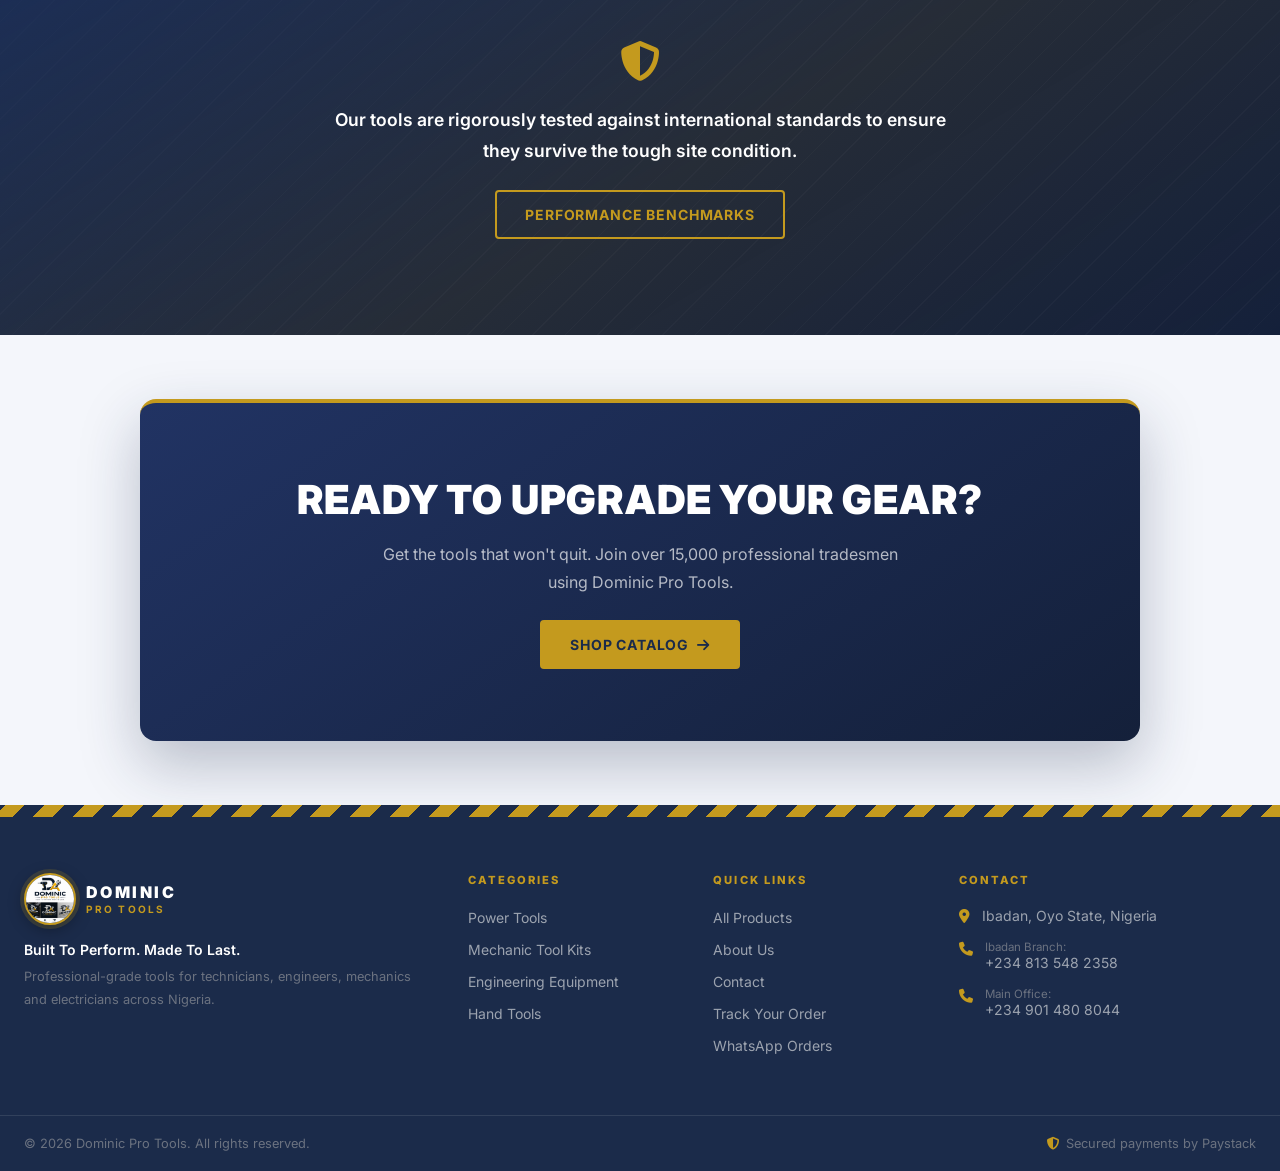
==== commit e17d2cca: "Add files via upload" ====
--- a/index.html
+++ b/index.html
@@ -1,4 +1,4 @@
-<!DOCTYPE html>
+﻿<!DOCTYPE html>
 <html lang="en">
 <head>
   <meta charset="UTF-8" />
@@ -134,7 +134,7 @@
                 </ul>
               </div>
               <div class="hpc-image">
-                <img src="DOMINIC TOOLS/POWER TOOLS/Bosch cordless drill driver kit .png"
+                <img src="DOMINIC TOOLS/POWER TOOLS/Bosch cordless drill driver kit .webp"
                      alt="Bosch GSB 183-LI"
                      onerror="this.style.display='none';this.nextElementSibling.style.display='flex'" />
                 <i class="fa-solid fa-screwdriver-wrench hpc-img-icon" style="display:none"></i>
@@ -320,7 +320,7 @@
           <div class="product-img-wrapper">
             <span class="discount-badge">-13%</span>
             <span class="brand-tag">DEWALT</span>
-            <img src="DOMINIC TOOLS/POWER TOOLS/Rotary Hammer drill kit.png"
+            <img src="DOMINIC TOOLS/POWER TOOLS/Rotary Hammer drill kit.webp"
                  alt="DEWALT Rotary Hammer"
                  onerror="this.style.display='none';this.nextElementSibling.style.display='flex'" />
             <div class="product-img-placeholder" style="display:none">
@@ -344,7 +344,7 @@
         <div class="product-card-item">
           <div class="product-img-wrapper">
             <span class="brand-tag">TOTAL</span>
-            <img src="DOMINIC TOOLS/HAND TOOLS/Total Plier .png"
+            <img src="DOMINIC TOOLS/HAND TOOLS/Total Plier .webp"
                  alt="TOTAL 8 Inches Plier"
                  onerror="this.style.display='none';this.nextElementSibling.style.display='flex'" />
             <div class="product-img-placeholder" style="display:none">
@@ -367,7 +367,7 @@
         <div class="product-card-item">
           <div class="product-img-wrapper">
             <span class="brand-tag">TOTAL</span>
-            <img src="DOMINIC TOOLS/PROFESSIONAL TOOL SETS/Total Toolkit .png"
+            <img src="DOMINIC TOOLS/PROFESSIONAL TOOL SETS/Total Toolkit .webp"
                  alt="TOTAL 168 PCS Hand Tools Set"
                  onerror="this.style.display='none';this.nextElementSibling.style.display='flex'" />
             <div class="product-img-placeholder" style="display:none">
@@ -390,7 +390,7 @@
         <div class="product-card-item">
           <div class="product-img-wrapper">
             <span class="brand-tag brand-generic">GENERIC</span>
-            <img src="DOMINIC TOOLS/ELECTRICAL ENGINEER TOOLS/Electrical toolkit .png"
+            <img src="DOMINIC TOOLS/ELECTRICAL ENGINEER TOOLS/Electrical toolkit .webp"
                  alt="Multifunction Electrical Tool Set"
                  onerror="this.style.display='none';this.nextElementSibling.style.display='flex'" />
             <div class="product-img-placeholder" style="display:none">
--- a/css/styles.css
+++ b/css/styles.css
@@ -950,7 +950,15 @@
   .hpc-features { display: none; }
 
   /* Footer */
-  .footer-grid { grid-template-columns: 1fr; gap: 2rem; padding: 2.5rem 0 2rem; }
+  .footer-grid {
+    grid-template-columns: 1fr 1fr;
+    gap: 2rem 1.5rem;
+    padding: 2.5rem 0 2rem;
+  }
+  .footer-brand      { grid-column: 1 / -1; order: 0; }
+  .footer-grid > *:nth-child(3) { order: 1; }  /* Quick Links — first column */
+  .footer-grid > *:nth-child(2) { order: 2; }  /* Categories — second column */
+  .footer-contact-col { grid-column: 1 / -1; order: 3; }
   .footer-bottom-inner { flex-direction: column; text-align: center; }
 
   /* Quality banner */
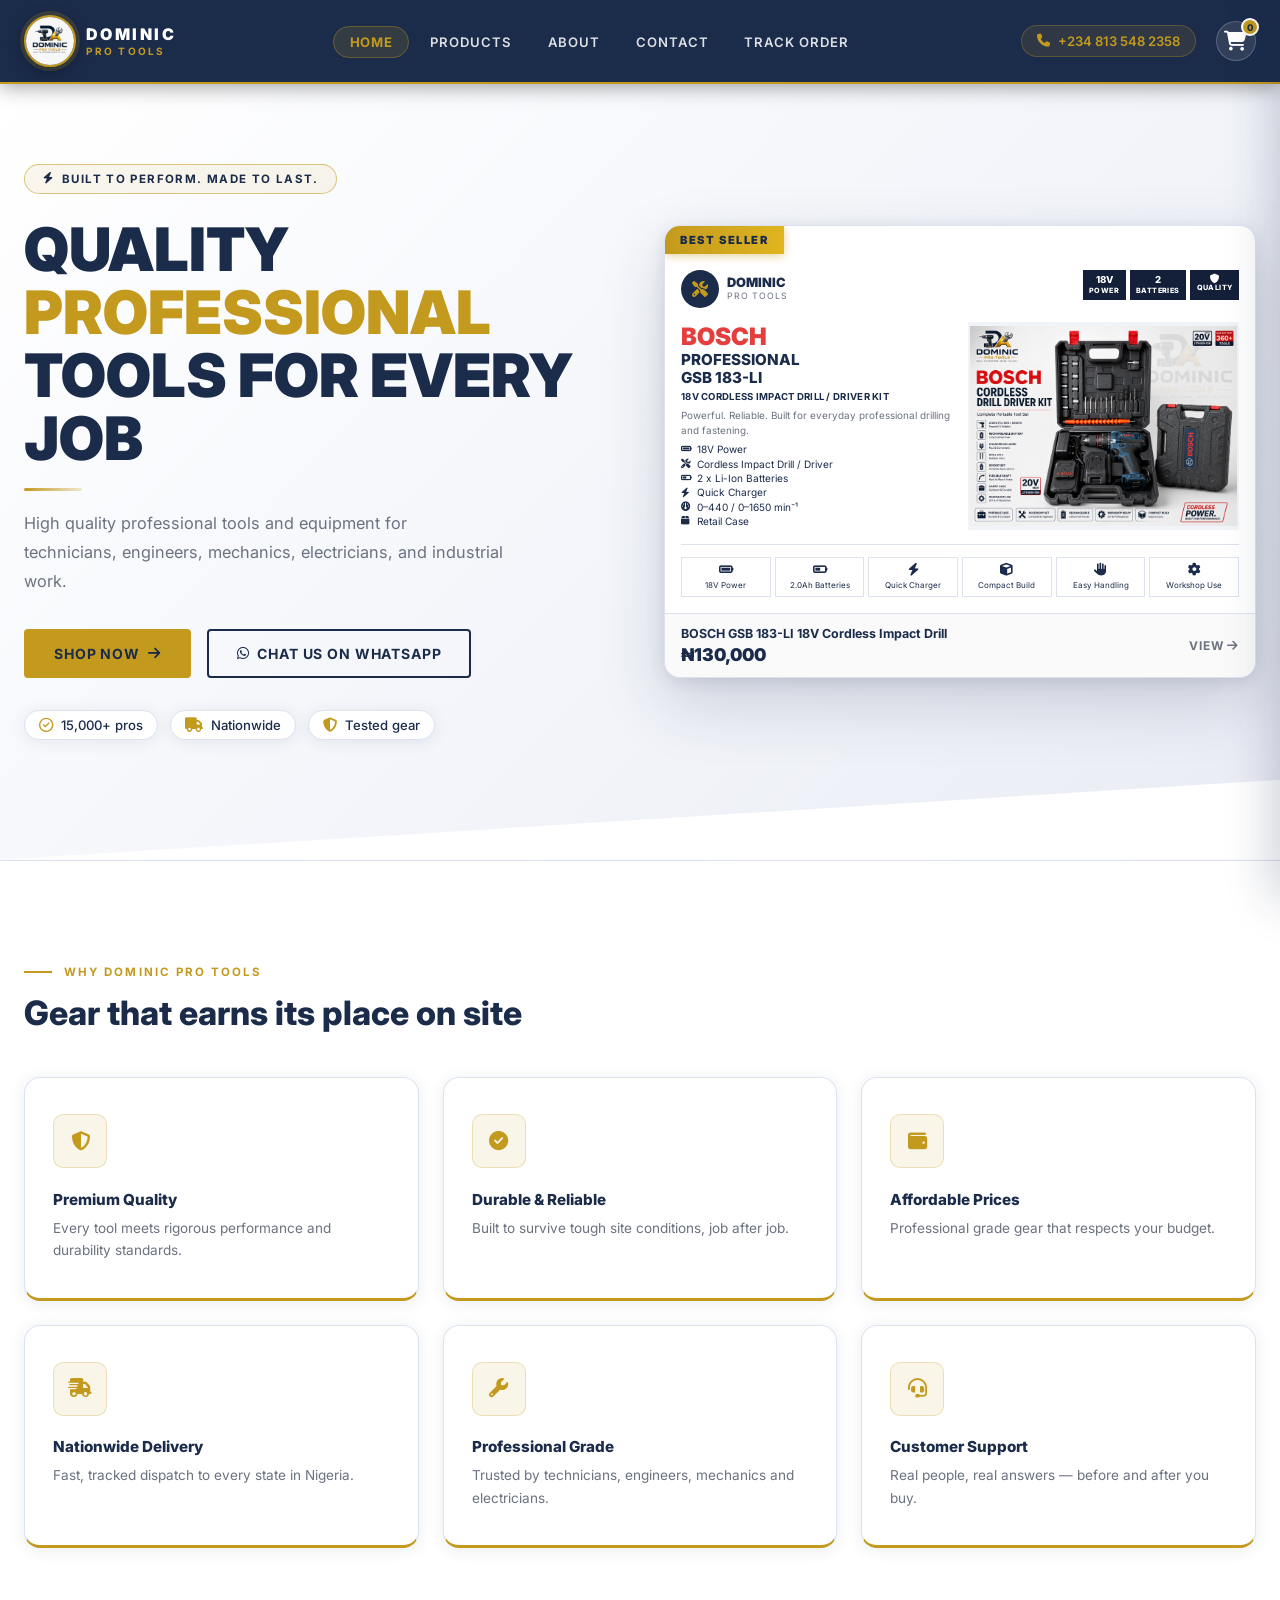
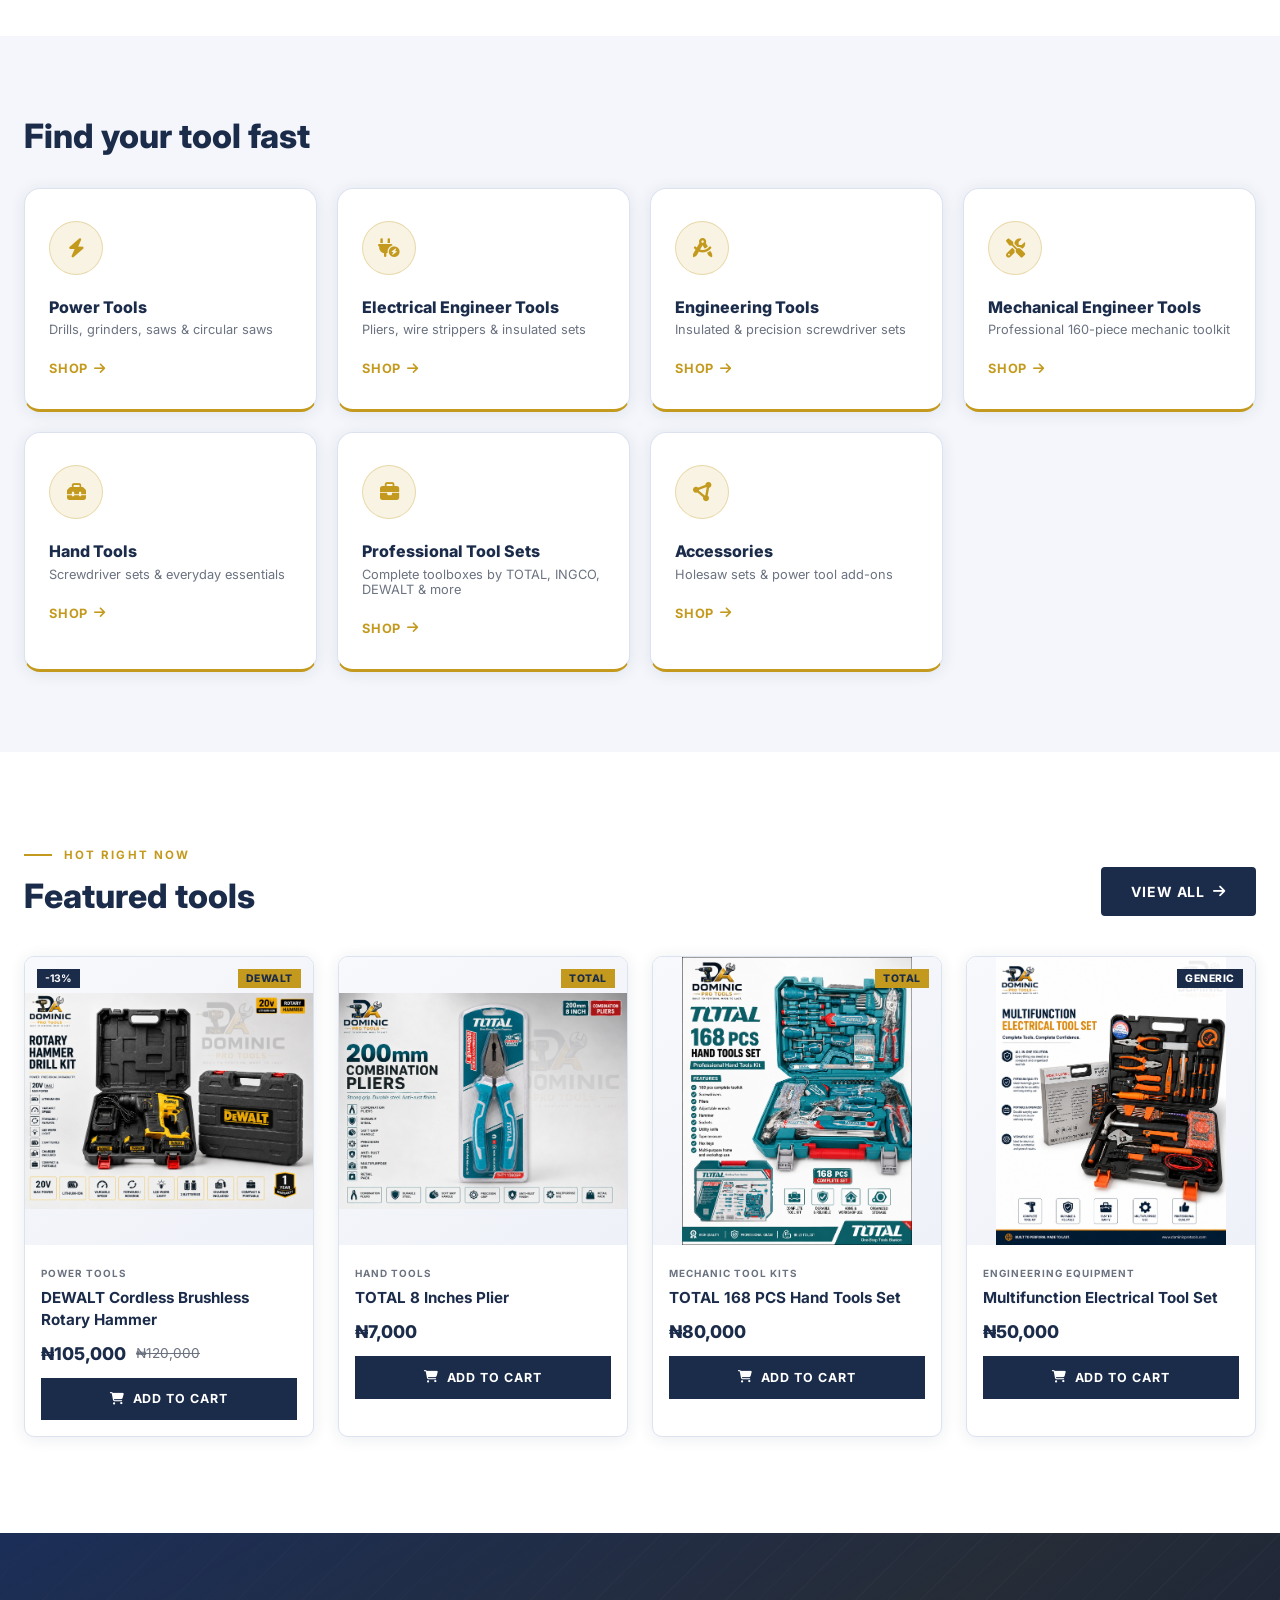
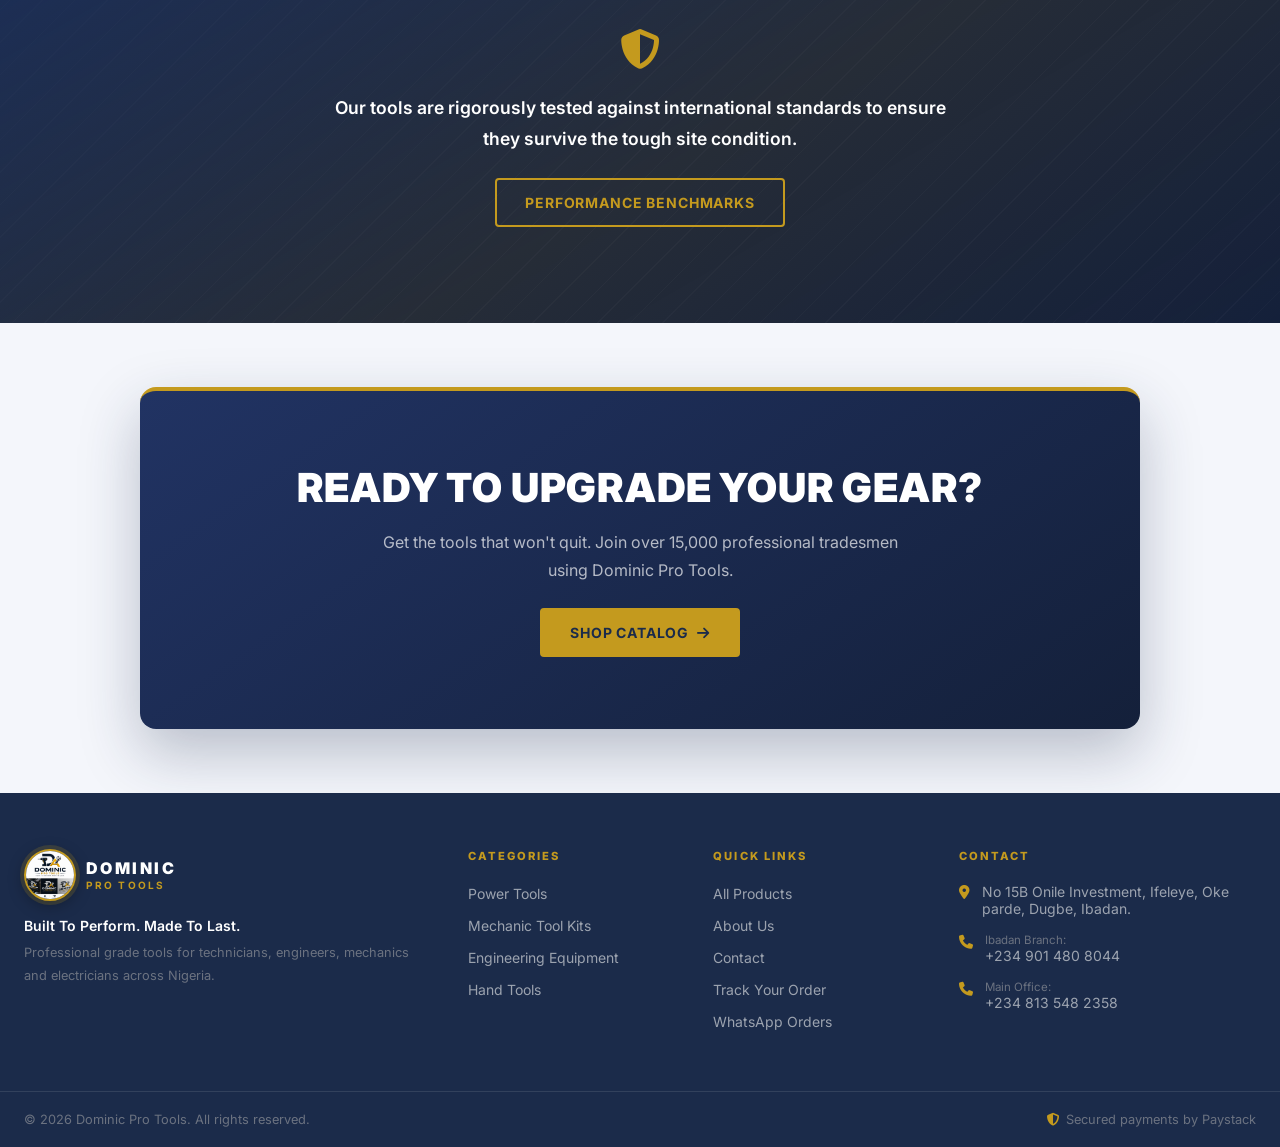
==== commit b548b5b3: "Add files via upload" ====
--- a/index.html
+++ b/index.html
@@ -13,7 +13,6 @@
 <body>
 
   <!-- TOP HAZARD STRIPE -->
-  <div class="hazard-stripe"></div>
 
   <!-- ==================== NAVBAR ==================== -->
   <nav class="navbar" id="navbar">
@@ -195,7 +194,7 @@
             <i class="fa-solid fa-wallet"></i>
           </div>
           <h3>Affordable Prices</h3>
-          <p>Professional-grade gear that respects your budget.</p>
+          <p>Professional grade gear that respects your budget.</p>
         </div>
 
         <div class="feature-card">
@@ -436,7 +435,6 @@
 
   <!-- ==================== FOOTER ==================== -->
   <footer class="footer">
-    <div class="hazard-stripe footer-hazard"></div>
     <div class="container">
       <div class="footer-grid">
 
@@ -450,7 +448,7 @@
             </div>
           </a>
           <p class="footer-tagline">Built To Perform. Made To Last.</p>
-          <p class="footer-desc">Professional-grade tools for technicians, engineers, mechanics and electricians across Nigeria.</p>
+          <p class="footer-desc">Professional grade tools for technicians, engineers, mechanics and electricians across Nigeria.</p>
         </div>
 
         <!-- Col 2: Categories -->
@@ -481,20 +479,20 @@
           <h4>CONTACT</h4>
           <div class="contact-item">
             <i class="fa-solid fa-location-dot"></i>
-            <span>Ibadan, Oyo State, Nigeria</span>
+            <span>No 15B Onile Investment, Ifeleye, Oke parde, Dugbe, Ibadan.</span>
           </div>
           <div class="contact-item">
             <i class="fa-solid fa-phone"></i>
             <div>
               <span class="contact-label">Ibadan Branch:</span>
-              <a href="tel:+2348135482358">+234 813 548 2358</a>
+              <a href="tel:+2348135482358">+234 901 480 8044</a>
             </div>
           </div>
           <div class="contact-item">
             <i class="fa-solid fa-phone"></i>
             <div>
               <span class="contact-label">Main Office:</span>
-              <a href="tel:+2349014808044">+234 901 480 8044</a>
+              <a href="tel:+2349014808044">+234 813 548 2358</a>
             </div>
           </div>
         </div>
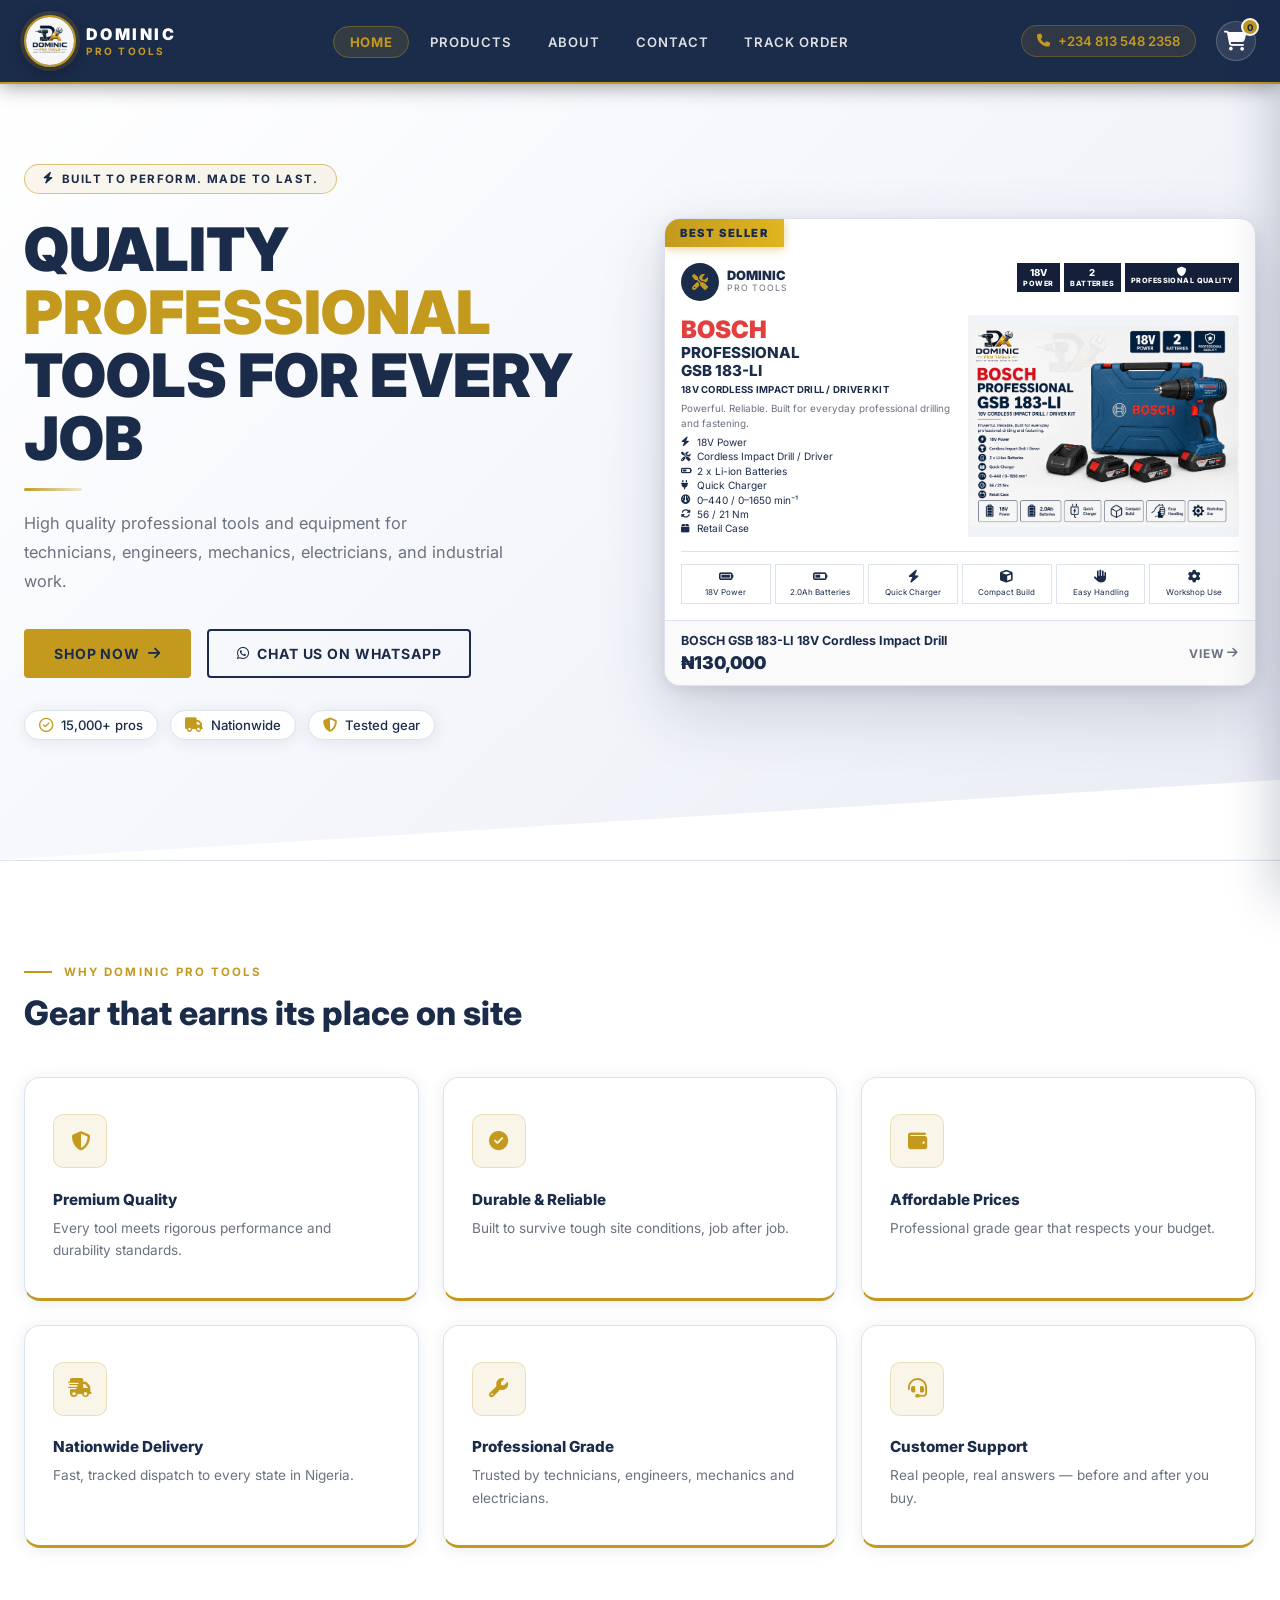
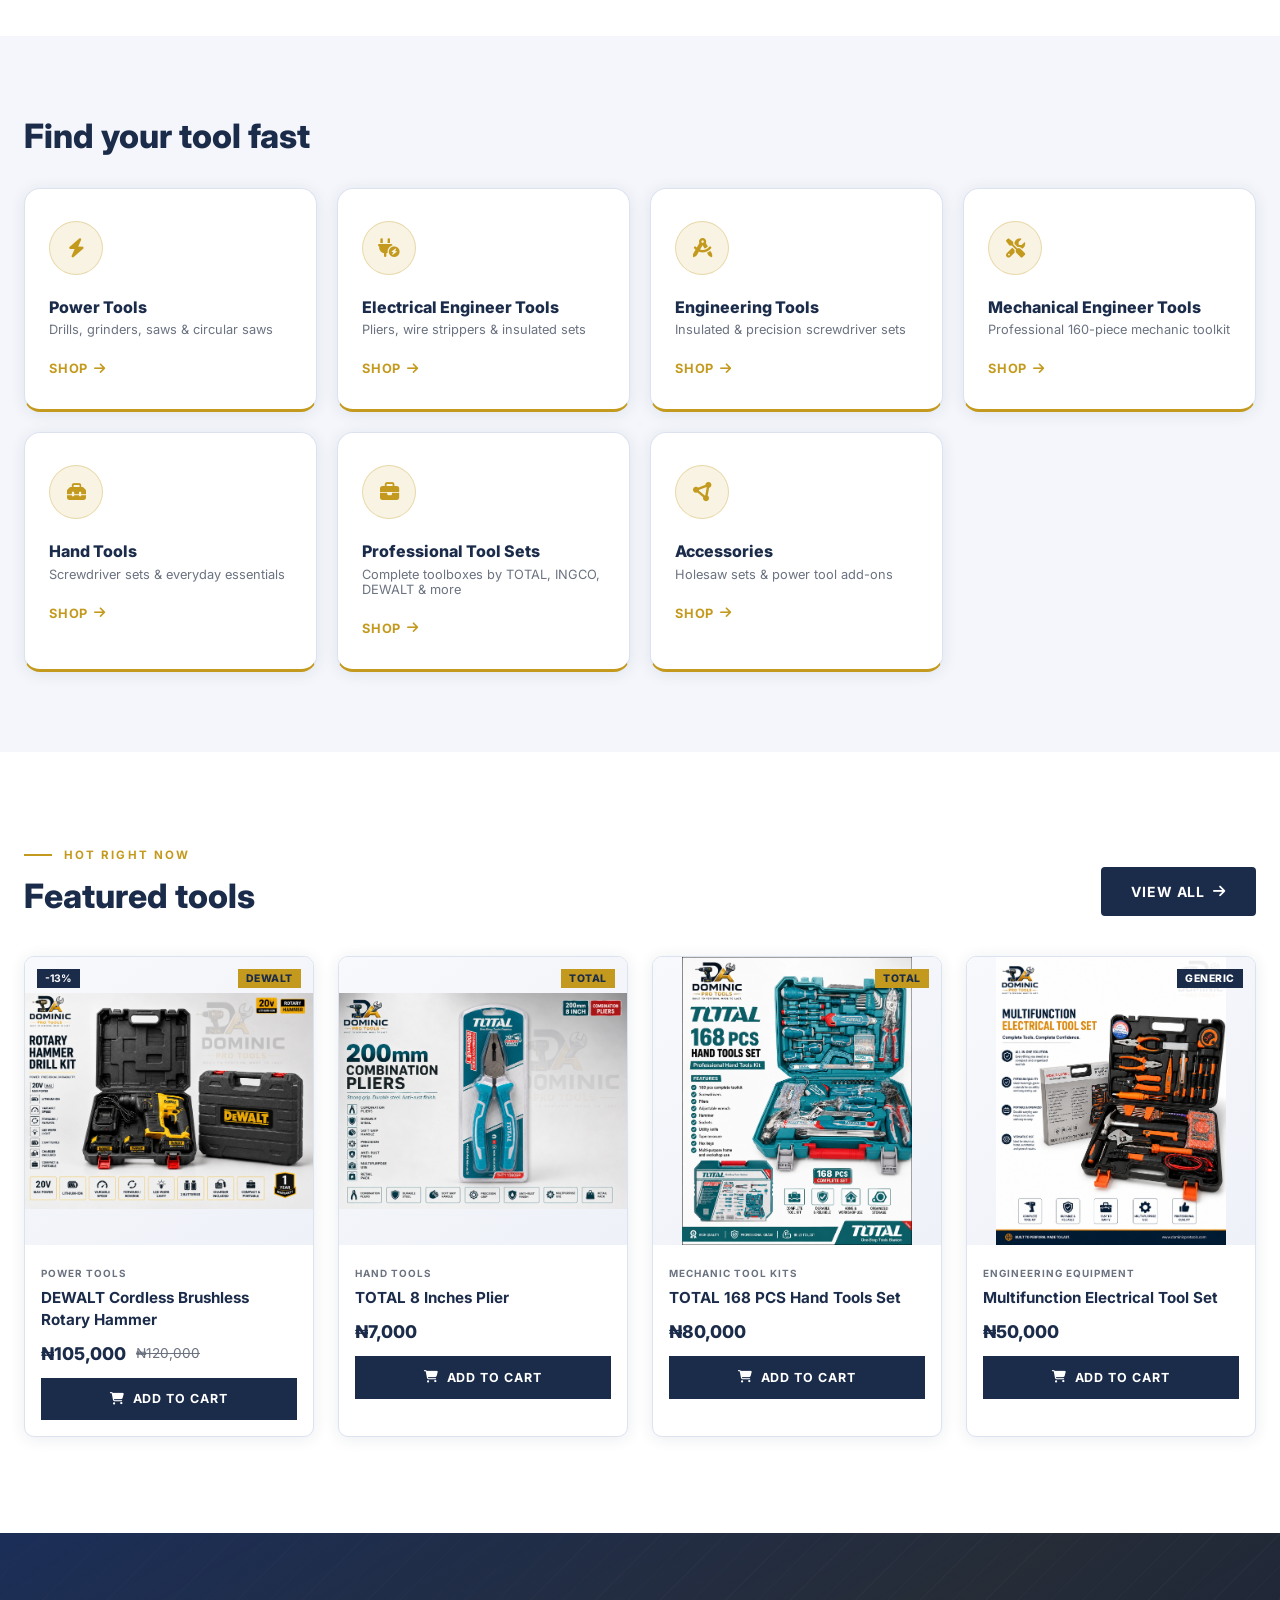
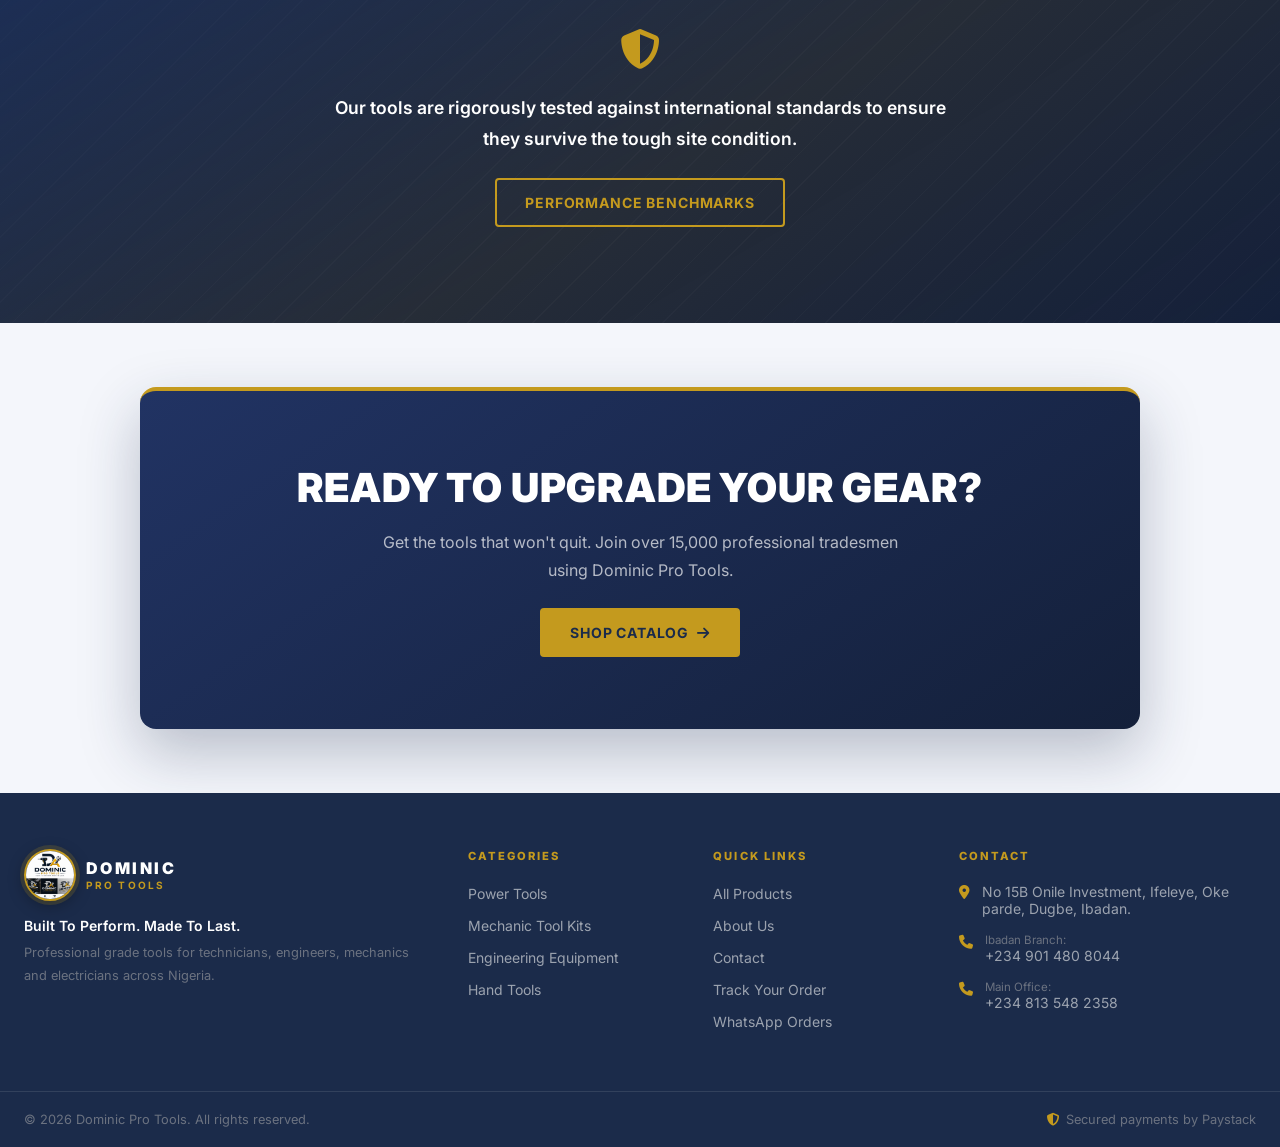
==== commit a76fced9: "Add files via upload" ====
--- a/index.html
+++ b/index.html
@@ -113,7 +113,7 @@
               <div class="hpc-badges">
                 <div class="hpc-badge">18V<span>POWER</span></div>
                 <div class="hpc-badge">2<span>BATTERIES</span></div>
-                <div class="hpc-badge"><i class="fa-solid fa-shield"></i><span>QUALITY</span></div>
+                <div class="hpc-badge"><i class="fa-solid fa-shield"></i><span>PROFESSIONAL QUALITY</span></div>
               </div>
             </div>
 
@@ -124,17 +124,18 @@
                 <p class="hpc-product-type">18V CORDLESS IMPACT DRILL / DRIVER KIT</p>
                 <p class="hpc-tagline">Powerful. Reliable. Built for everyday professional drilling and fastening.</p>
                 <ul class="hpc-specs">
-                  <li><i class="fa-solid fa-battery-full"></i> 18V Power</li>
+                  <li><i class="fa-solid fa-bolt"></i> 18V Power</li>
                   <li><i class="fa-solid fa-screwdriver-wrench"></i> Cordless Impact Drill / Driver</li>
-                  <li><i class="fa-solid fa-battery-half"></i> 2 x Li-Ion Batteries</li>
-                  <li><i class="fa-solid fa-bolt"></i> Quick Charger</li>
+                  <li><i class="fa-solid fa-battery-half"></i> 2 x Li-ion Batteries</li>
+                  <li><i class="fa-solid fa-plug"></i> Quick Charger</li>
                   <li><i class="fa-solid fa-gauge"></i> 0–440 / 0–1650 min⁻¹</li>
+                  <li><i class="fa-solid fa-rotate"></i> 56 / 21 Nm</li>
                   <li><i class="fa-solid fa-box"></i> Retail Case</li>
                 </ul>
               </div>
               <div class="hpc-image">
-                <img src="DOMINIC TOOLS/POWER TOOLS/Bosch cordless drill driver kit .webp"
-                     alt="Bosch GSB 183-LI"
+                <img src="DOMINIC%20TOOLS/POWER%20TOOLS/Bosch%2018v.webp"
+                     alt="Bosch Professional GSB 183-LI"
                      onerror="this.style.display='none';this.nextElementSibling.style.display='flex'" />
                 <i class="fa-solid fa-screwdriver-wrench hpc-img-icon" style="display:none"></i>
               </div>
@@ -319,7 +320,7 @@
           <div class="product-img-wrapper">
             <span class="discount-badge">-13%</span>
             <span class="brand-tag">DEWALT</span>
-            <img src="DOMINIC TOOLS/POWER TOOLS/Rotary Hammer drill kit.webp"
+            <img src="DOMINIC%20TOOLS/POWER%20TOOLS/Rotary%20Hammer%20drill%20kit.webp"
                  alt="DEWALT Rotary Hammer"
                  onerror="this.style.display='none';this.nextElementSibling.style.display='flex'" />
             <div class="product-img-placeholder" style="display:none">
@@ -343,7 +344,7 @@
         <div class="product-card-item">
           <div class="product-img-wrapper">
             <span class="brand-tag">TOTAL</span>
-            <img src="DOMINIC TOOLS/HAND TOOLS/Total Plier .webp"
+            <img src="DOMINIC%20TOOLS/HAND%20TOOLS/Total%20Plier%20.webp"
                  alt="TOTAL 8 Inches Plier"
                  onerror="this.style.display='none';this.nextElementSibling.style.display='flex'" />
             <div class="product-img-placeholder" style="display:none">
@@ -366,7 +367,7 @@
         <div class="product-card-item">
           <div class="product-img-wrapper">
             <span class="brand-tag">TOTAL</span>
-            <img src="DOMINIC TOOLS/PROFESSIONAL TOOL SETS/Total Toolkit .webp"
+            <img src="DOMINIC%20TOOLS/PROFESSIONAL%20TOOL%20SETS/Total%20Toolkit%20.webp"
                  alt="TOTAL 168 PCS Hand Tools Set"
                  onerror="this.style.display='none';this.nextElementSibling.style.display='flex'" />
             <div class="product-img-placeholder" style="display:none">
@@ -389,7 +390,7 @@
         <div class="product-card-item">
           <div class="product-img-wrapper">
             <span class="brand-tag brand-generic">GENERIC</span>
-            <img src="DOMINIC TOOLS/ELECTRICAL ENGINEER TOOLS/Electrical toolkit .webp"
+            <img src="DOMINIC%20TOOLS/ELECTRICAL%20ENGINEER%20TOOLS/Electrical%20toolkit%20.webp"
                  alt="Multifunction Electrical Tool Set"
                  onerror="this.style.display='none';this.nextElementSibling.style.display='flex'" />
             <div class="product-img-placeholder" style="display:none">
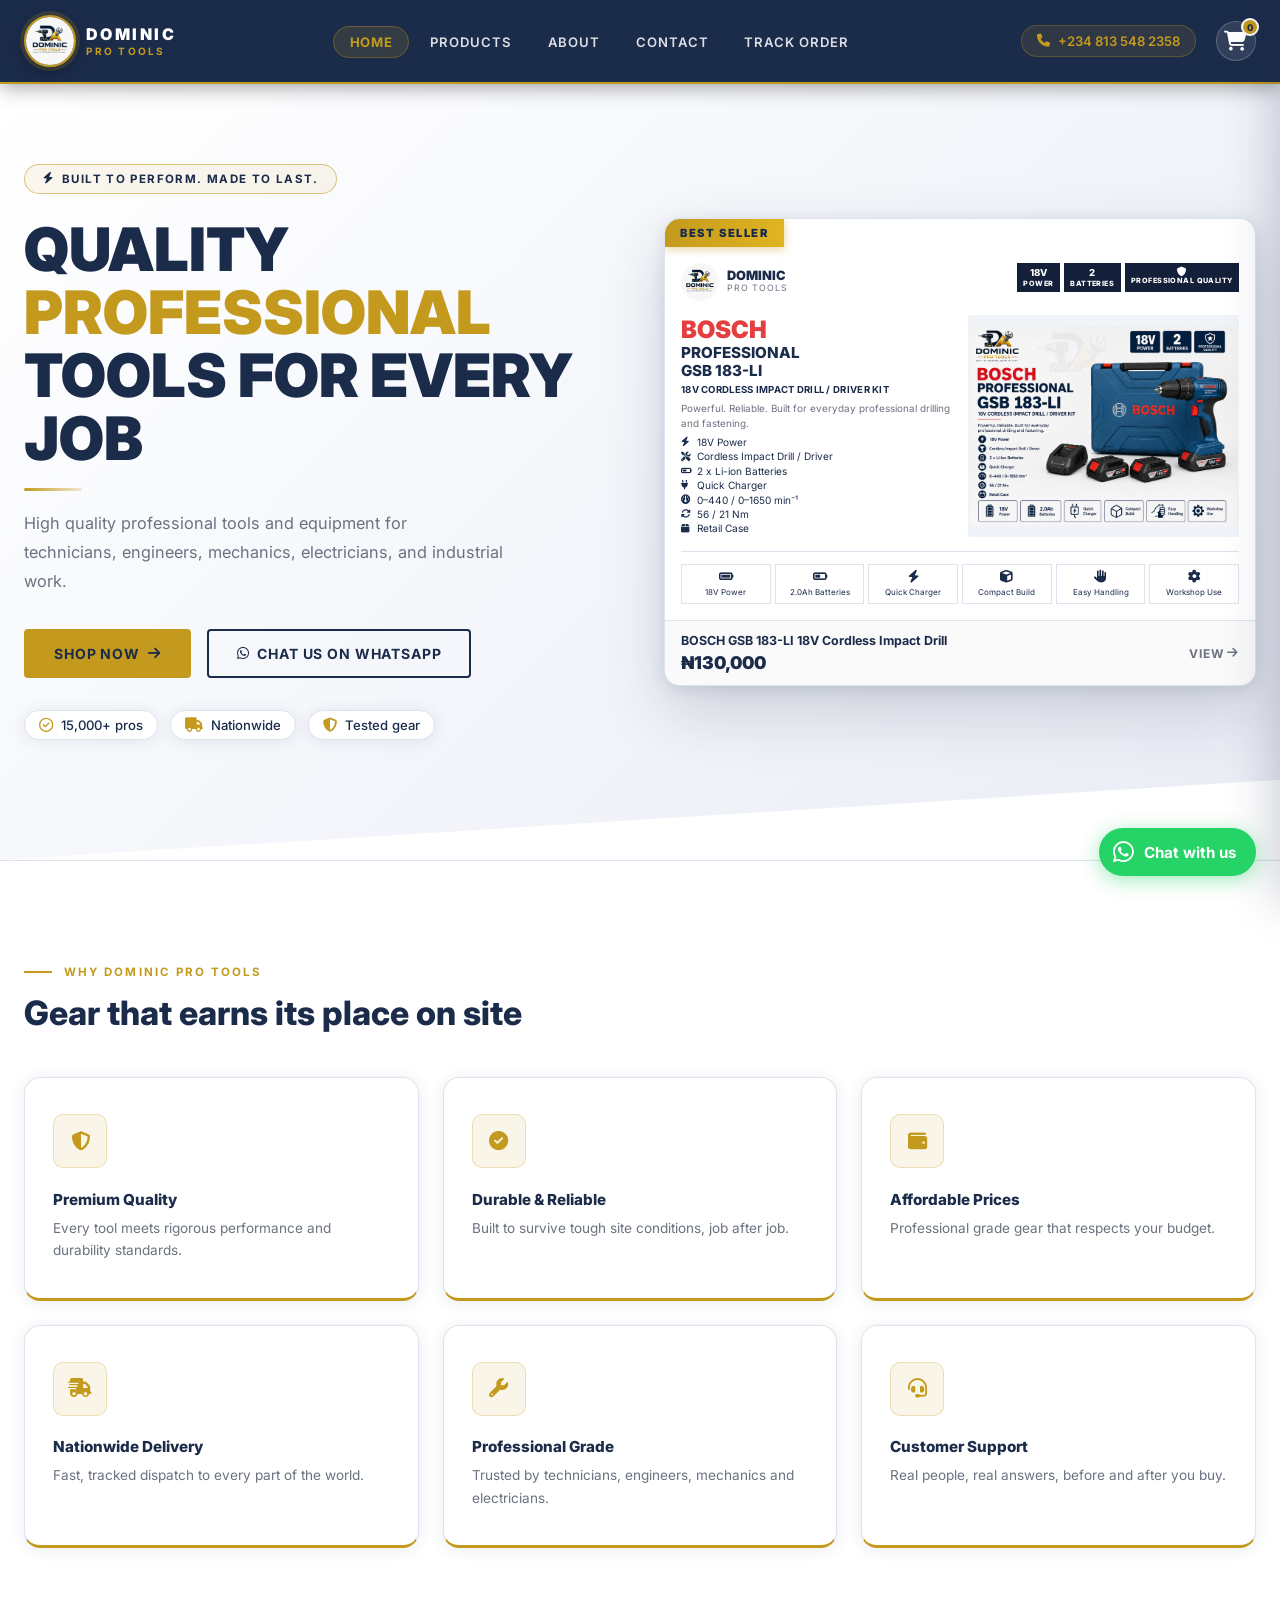
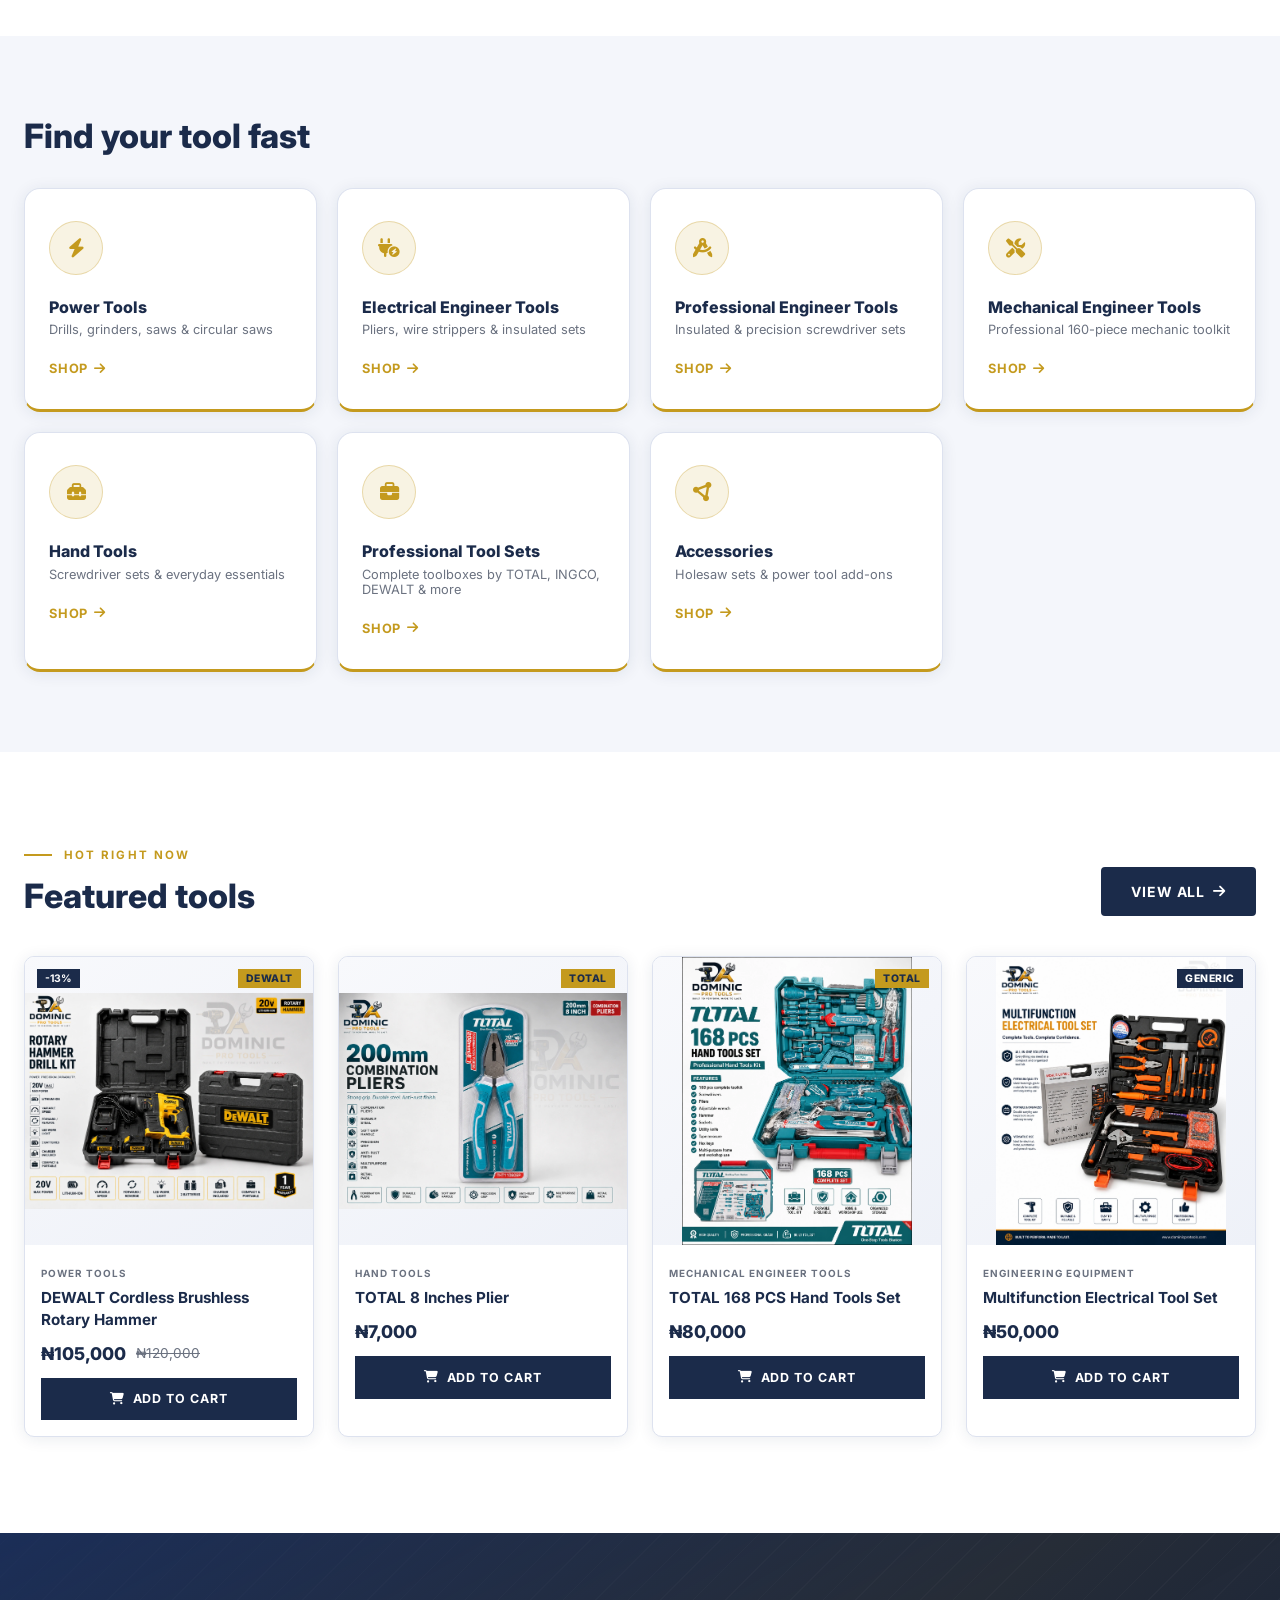
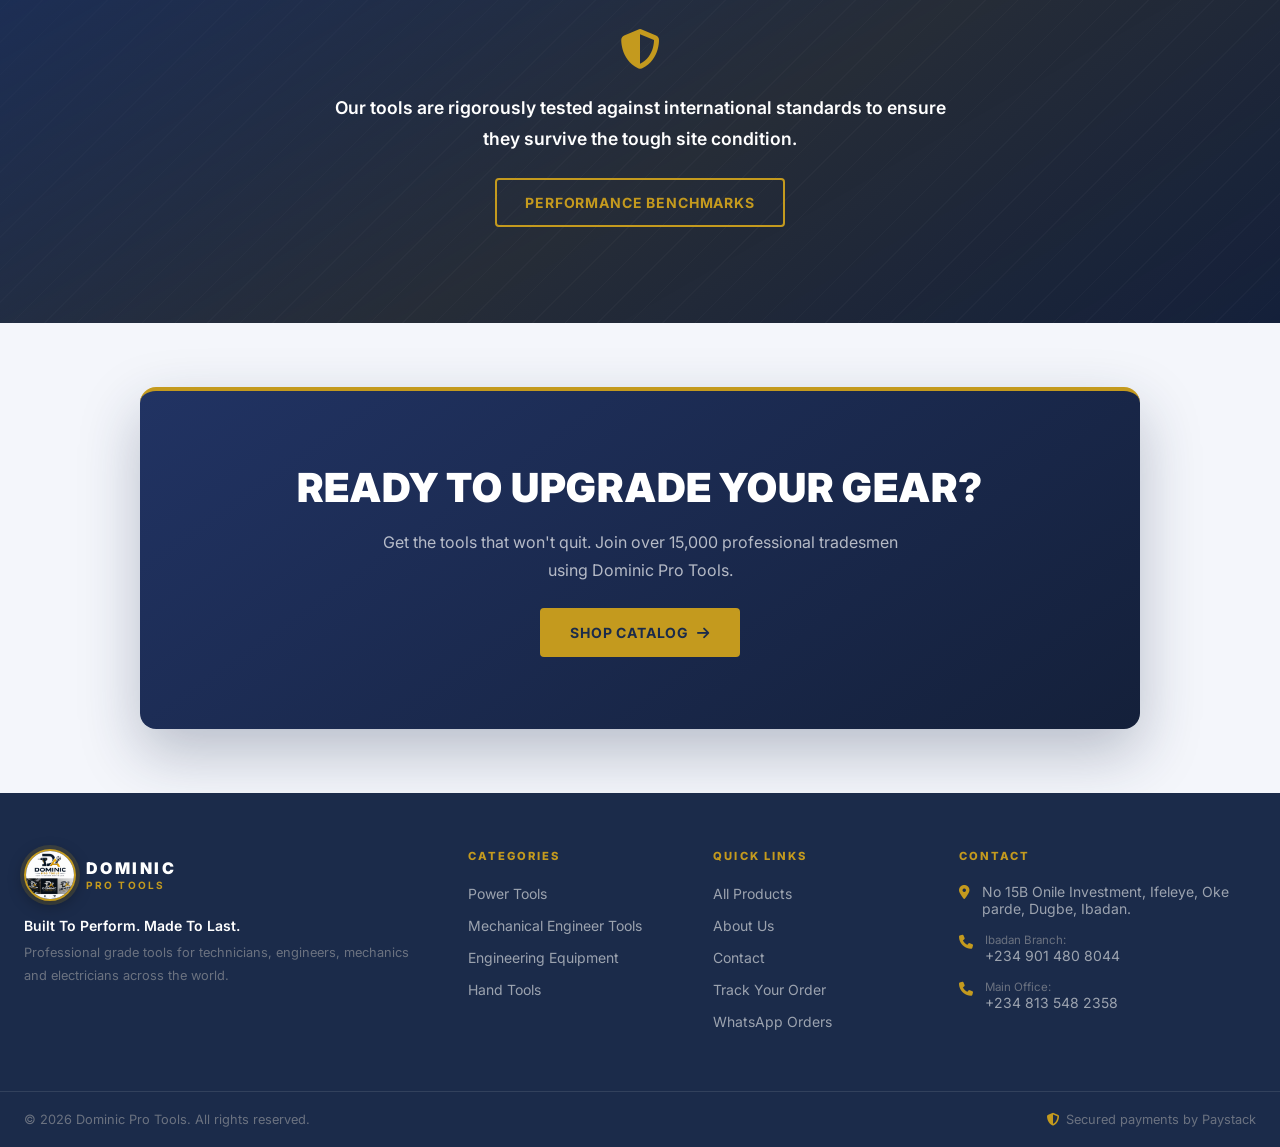
==== commit ea438bda: "Initial commit — Dominic Pro Tools website Full static site with product catalog, admin panel, cart," ====
--- a/index.html
+++ b/index.html
@@ -3,6 +3,7 @@
 <head>
   <meta charset="UTF-8" />
   <meta name="viewport" content="width=device-width, initial-scale=1.0" />
+  <link rel="icon" type="image/jpeg" href="Header Logo.jpeg" />
   <title>Dominic Pro Tools — Built To Perform. Made To Last.</title>
   <link rel="preconnect" href="https://fonts.googleapis.com" />
   <link rel="preconnect" href="https://fonts.gstatic.com" crossorigin />
@@ -76,7 +77,7 @@
             <a href="products.html" class="btn btn-yellow">
               SHOP NOW <i class="fa-solid fa-arrow-right"></i>
             </a>
-            <a href="https://wa.me/2348135482358" class="btn btn-outline" target="_blank" rel="noopener">
+            <a href="https://wa.me/2348135482358?text=Hi%20Dominic%20Pro%20Tools!%20I%20found%20your%20store%20online%20and%20I%27m%20interested%20in%20your%20products.%0ACould%20you%20please%20assist%20me%20with%20pricing%20and%20availability%3F" class="btn btn-outline" target="_blank" rel="noopener noreferrer">
               <i class="fa-brands fa-whatsapp"></i> CHAT US ON WHATSAPP
             </a>
           </div>
@@ -103,7 +104,7 @@
             <div class="hpc-header">
               <div class="hpc-brand">
                 <div class="hpc-brand-icon">
-                  <i class="fa-solid fa-screwdriver-wrench"></i>
+                  <img src="Header Logo.jpeg" alt="Dominic Pro Tools" style="width:100%;height:100%;object-fit:cover;border-radius:50%;display:block;">
                 </div>
                 <div>
                   <p class="hpc-brand-name">DOMINIC</p>
@@ -203,7 +204,7 @@
             <i class="fa-solid fa-truck-fast"></i>
           </div>
           <h3>Nationwide Delivery</h3>
-          <p>Fast, tracked dispatch to every state in Nigeria.</p>
+          <p>Fast, tracked dispatch to every part of the world.</p>
         </div>
 
         <div class="feature-card">
@@ -219,7 +220,7 @@
             <i class="fa-solid fa-headset"></i>
           </div>
           <h3>Customer Support</h3>
-          <p>Real people, real answers — before and after you buy.</p>
+          <p>Real people, real answers, before and after you buy.</p>
         </div>
 
       </div>
@@ -254,7 +255,7 @@
           <div class="category-icon">
             <i class="fa-solid fa-compass-drafting"></i>
           </div>
-          <h3>Engineering Tools</h3>
+          <h3>Professional Engineer Tools</h3>
           <p>Insulated &amp; precision screwdriver sets</p>
           <span class="shop-link">SHOP <i class="fa-solid fa-arrow-right"></i></span>
         </a>
@@ -375,7 +376,7 @@
             </div>
           </div>
           <div class="product-details">
-            <span class="product-category">MECHANIC TOOL KITS</span>
+            <span class="product-category">Mechanical Engineer Tools</span>
             <h4>TOTAL 168 PCS Hand Tools Set</h4>
             <div class="product-pricing">
               <span class="price-current">&#8358;80,000</span>
@@ -449,7 +450,7 @@
             </div>
           </a>
           <p class="footer-tagline">Built To Perform. Made To Last.</p>
-          <p class="footer-desc">Professional grade tools for technicians, engineers, mechanics and electricians across Nigeria.</p>
+          <p class="footer-desc">Professional grade tools for technicians, engineers, mechanics and electricians across the world.</p>
         </div>
 
         <!-- Col 2: Categories -->
@@ -457,7 +458,7 @@
           <h4>CATEGORIES</h4>
           <ul>
             <li><a href="products.html">Power Tools</a></li>
-            <li><a href="products.html">Mechanic Tool Kits</a></li>
+            <li><a href="products.html">Mechanical Engineer Tools</a></li>
             <li><a href="products.html">Engineering Equipment</a></li>
             <li><a href="products.html">Hand Tools</a></li>
           </ul>
@@ -471,7 +472,7 @@
             <li><a href="about.html">About Us</a></li>
             <li><a href="contact.html">Contact</a></li>
             <li><a href="track-order.html">Track Your Order</a></li>
-            <li><a href="https://wa.me/2348135482358" target="_blank" rel="noopener">WhatsApp Orders</a></li>
+            <li><a href="https://wa.me/2348135482358?text=Hi%20Dominic%20Pro%20Tools!%20I%20found%20your%20store%20online%20and%20I%27m%20interested%20in%20your%20products.%0ACould%20you%20please%20assist%20me%20with%20pricing%20and%20availability%3F" target="_blank" rel="noopener noreferrer">WhatsApp Orders</a></li>
           </ul>
         </div>
 
@@ -516,5 +517,11 @@
   <script src="js/products-data.js"></script>
   <script src="https://js.paystack.co/v1/inline.js"></script>
   <script src="js/cart.js"></script>
+
+  <!-- WhatsApp Float -->
+  <a class="whatsapp-float" href="https://wa.me/2348135482358?text=Hi%20Dominic%20Pro%20Tools!%20I%20found%20your%20store%20online%20and%20I%27m%20interested%20in%20your%20products.%0ACould%20you%20please%20assist%20me%20with%20pricing%20and%20availability%3F" target="_blank" rel="noopener noreferrer" aria-label="Chat on WhatsApp">
+    <i class="fa-brands fa-whatsapp"></i>
+    <span>Chat with us</span>
+  </a>
 </body>
 </html>
--- a/css/styles.css
+++ b/css/styles.css
@@ -38,18 +38,6 @@
   padding: 0 1.5rem;
 }
 
-/* ── HAZARD STRIPE ─────────────────────────────────────────── */
-.hazard-stripe {
-  height: 12px;
-  background: repeating-linear-gradient(
-    -45deg,
-    var(--yellow)  0px,
-    var(--yellow)  14px,
-    var(--dark)    14px,
-    var(--dark)    28px
-  );
-  flex-shrink: 0;
-}
 
 /* ── UTILITY ───────────────────────────────────────────────── */
 .text-yellow { color: var(--yellow); }
@@ -370,13 +358,9 @@
 .hpc-brand { display: flex; align-items: center; gap: .5rem; }
 .hpc-brand-icon {
   width: 38px; height: 38px;
-  background: var(--dark);
   border-radius: 50%;
-  display: flex;
-  align-items: center;
-  justify-content: center;
-  color: var(--yellow);
-  font-size: 1rem;
+  overflow: hidden;
+  flex-shrink: 0;
 }
 .hpc-brand-name { font-weight: 900; font-size: .8rem; color: var(--dark); line-height: 1; }
 .hpc-brand-sub  { font-size: .55rem; color: var(--gray); letter-spacing: .12em; }
@@ -817,7 +801,6 @@
    FOOTER
    ============================================================ */
 .footer { background: var(--dark); }
-.footer-hazard { /* same as .hazard-stripe */ }
 
 .footer-grid {
   display: grid;
@@ -1029,7 +1012,6 @@
   margin-bottom: 2rem;
 }
 
-.catalog-bottom-stripe { margin-top: 2rem; }
 
 /* ============================================================
    PRODUCTS PAGE — MAIN SECTION
@@ -1830,43 +1812,67 @@
 }
 .btn-opay-confirm:hover { background: #15803d; }
 
-/* Order success banner */
-.order-success-banner {
-  position: fixed; bottom: 2rem; right: 2rem;
+/* Order success modal */
+.order-success-modal {
+  position: fixed; inset: 0;
+  background: rgba(0,0,0,.7);
+  display: flex; align-items: center; justify-content: center;
+  z-index: 9999; padding: 1rem;
+}
+.osm-card {
+  background: var(--white);
+  border-radius: var(--radius-lg);
+  padding: 2.5rem 2rem 2rem;
+  max-width: 460px; width: 100%;
+  text-align: center;
+  box-shadow: 0 24px 80px rgba(0,0,0,.5);
+  animation: slideInUp .3s ease;
+}
+.osm-icon { font-size: 3.5rem; color: #16a34a; margin-bottom: .75rem; }
+.osm-title { font-size: 1.6rem; font-weight: 900; color: var(--dark); margin-bottom: .3rem; }
+.osm-subtitle { font-size: .9rem; color: var(--gray); margin-bottom: 1.5rem; }
+.osm-track-box {
+  background: var(--light);
+  border: 2.5px dashed var(--yellow);
+  border-radius: var(--radius-md);
+  padding: 1.1rem 1.5rem 1rem;
+  margin-bottom: 1rem;
+}
+.osm-track-label {
+  display: block; font-size: .68rem; font-weight: 700;
+  letter-spacing: .14em; color: var(--gray); margin-bottom: .4rem;
+}
+.osm-track-id {
+  display: block; font-size: 2rem; font-weight: 900;
+  color: var(--dark); letter-spacing: .08em;
+}
+.osm-copy-btn {
+  background: var(--dark); color: var(--white);
+  border: none; padding: .55rem 1.5rem;
+  border-radius: 100px; font-size: .85rem; font-weight: 700;
+  cursor: pointer; margin-bottom: 1.1rem;
+  transition: background .2s, color .2s;
+}
+.osm-copy-btn:hover { background: var(--yellow); color: var(--dark); }
+.osm-ref { font-size: .78rem; color: var(--gray); margin-bottom: 1rem; }
+.osm-track-link {
+  display: inline-flex; align-items: center; gap: .4rem;
+  font-size: .85rem; font-weight: 700; color: var(--dark);
+  background: rgba(196,154,30,.12); border: 1px solid rgba(196,154,30,.4);
+  padding: .5rem 1.2rem; border-radius: 100px;
+  text-decoration: none; margin-bottom: 1.3rem;
+  transition: background .2s;
+}
+.osm-track-link:hover { background: var(--yellow); }
+.osm-dismiss-btn {
+  display: block; width: 100%;
   background: #16a34a; color: var(--white);
-  padding: 1rem 1.25rem;
-  display: flex; align-items: center; gap: .75rem;
-  z-index: 9999; max-width: 380px;
+  border: none; padding: .9rem;
   border-radius: var(--radius-md);
-  box-shadow: 0 10px 40px rgba(0,0,0,.35);
-  animation: slideInUp .3s ease;
-}
-.order-success-banner i:first-child { font-size: 1.4rem; flex-shrink: 0; }
-.order-success-banner strong { display: block; font-size: .9rem; }
-.order-success-banner span   { font-size: .78rem; opacity: .9; }
-.track-id-display {
-  display: block !important;
-  font-size: .82rem !important;
-  font-weight: 700 !important;
-  opacity: 1 !important;
-  background: rgba(255,255,255,.2);
-  padding: .12rem .4rem;
-  margin: .2rem 0 .1rem;
-  letter-spacing: .04em;
-}
-.order-success-banner > button {
-  background: none; border: none; color: var(--white);
-  cursor: pointer; font-size: 1rem; opacity: .7; margin-left: auto; flex-shrink: 0;
-}
-.order-success-banner > button:hover { opacity: 1; }
-.order-track-link {
-  display: inline-flex; align-items: center; gap: .3rem;
-  margin-top: .35rem; font-size: .78rem; font-weight: 700;
-  color: var(--dark); background: var(--yellow);
-  padding: .25rem .6rem; text-decoration: none;
-  border-radius: 3px; letter-spacing: .04em;
-}
-.order-track-link:hover { background: var(--gold-hover); }
+  font-size: .95rem; font-weight: 700;
+  cursor: pointer; transition: background .2s;
+}
+.osm-dismiss-btn:hover { background: #15803d; }
 
 @keyframes slideInUp {
   from { transform: translateY(20px); opacity: 0; }
@@ -1875,5 +1881,38 @@
 
 @media (max-width: 480px) {
   .cart-drawer { width: 100vw; }
-  .order-success-banner { right: 1rem; left: 1rem; max-width: none; bottom: 1rem; }
-}
+  .osm-track-id { font-size: 1.5rem; }
+  .osm-card { padding: 2rem 1.25rem 1.5rem; }
+}
+
+/* ============================================================
+   WHATSAPP FLOAT BUTTON
+   ============================================================ */
+.whatsapp-float {
+  position: fixed;
+  bottom: 1.5rem;
+  right: 1.5rem;
+  z-index: 9000;
+  display: flex;
+  align-items: center;
+  gap: .6rem;
+  background: #25d366;
+  color: #fff;
+  text-decoration: none;
+  padding: .75rem 1.25rem .75rem .9rem;
+  border-radius: 2rem;
+  font-size: .95rem;
+  font-weight: 700;
+  box-shadow: 0 4px 20px rgba(37,211,102,.45);
+  transition: transform .2s, box-shadow .2s;
+}
+.whatsapp-float i { font-size: 1.5rem; line-height: 1; }
+.whatsapp-float:hover {
+  transform: translateY(-3px);
+  box-shadow: 0 8px 28px rgba(37,211,102,.6);
+  color: #fff;
+}
+@media (max-width: 480px) {
+  .whatsapp-float span { display: none; }
+  .whatsapp-float { padding: .85rem; border-radius: 50%; }
+}
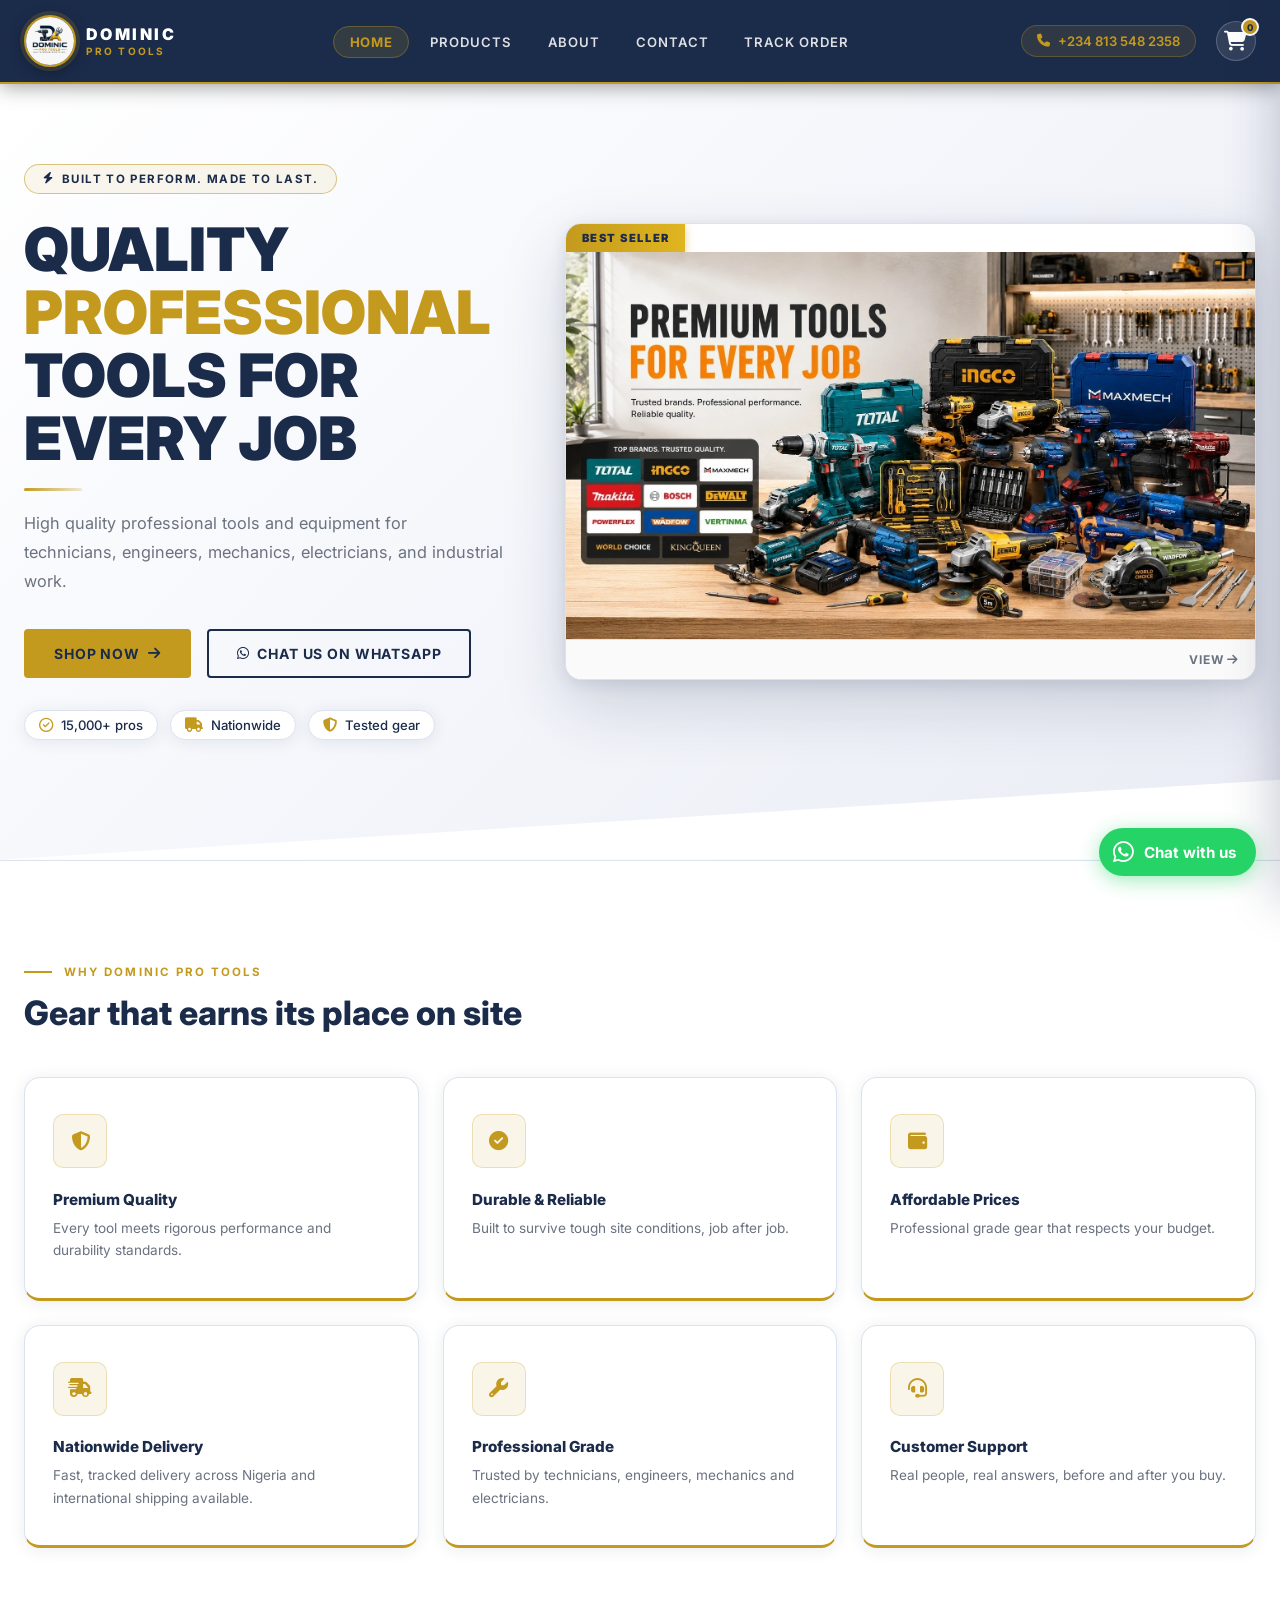
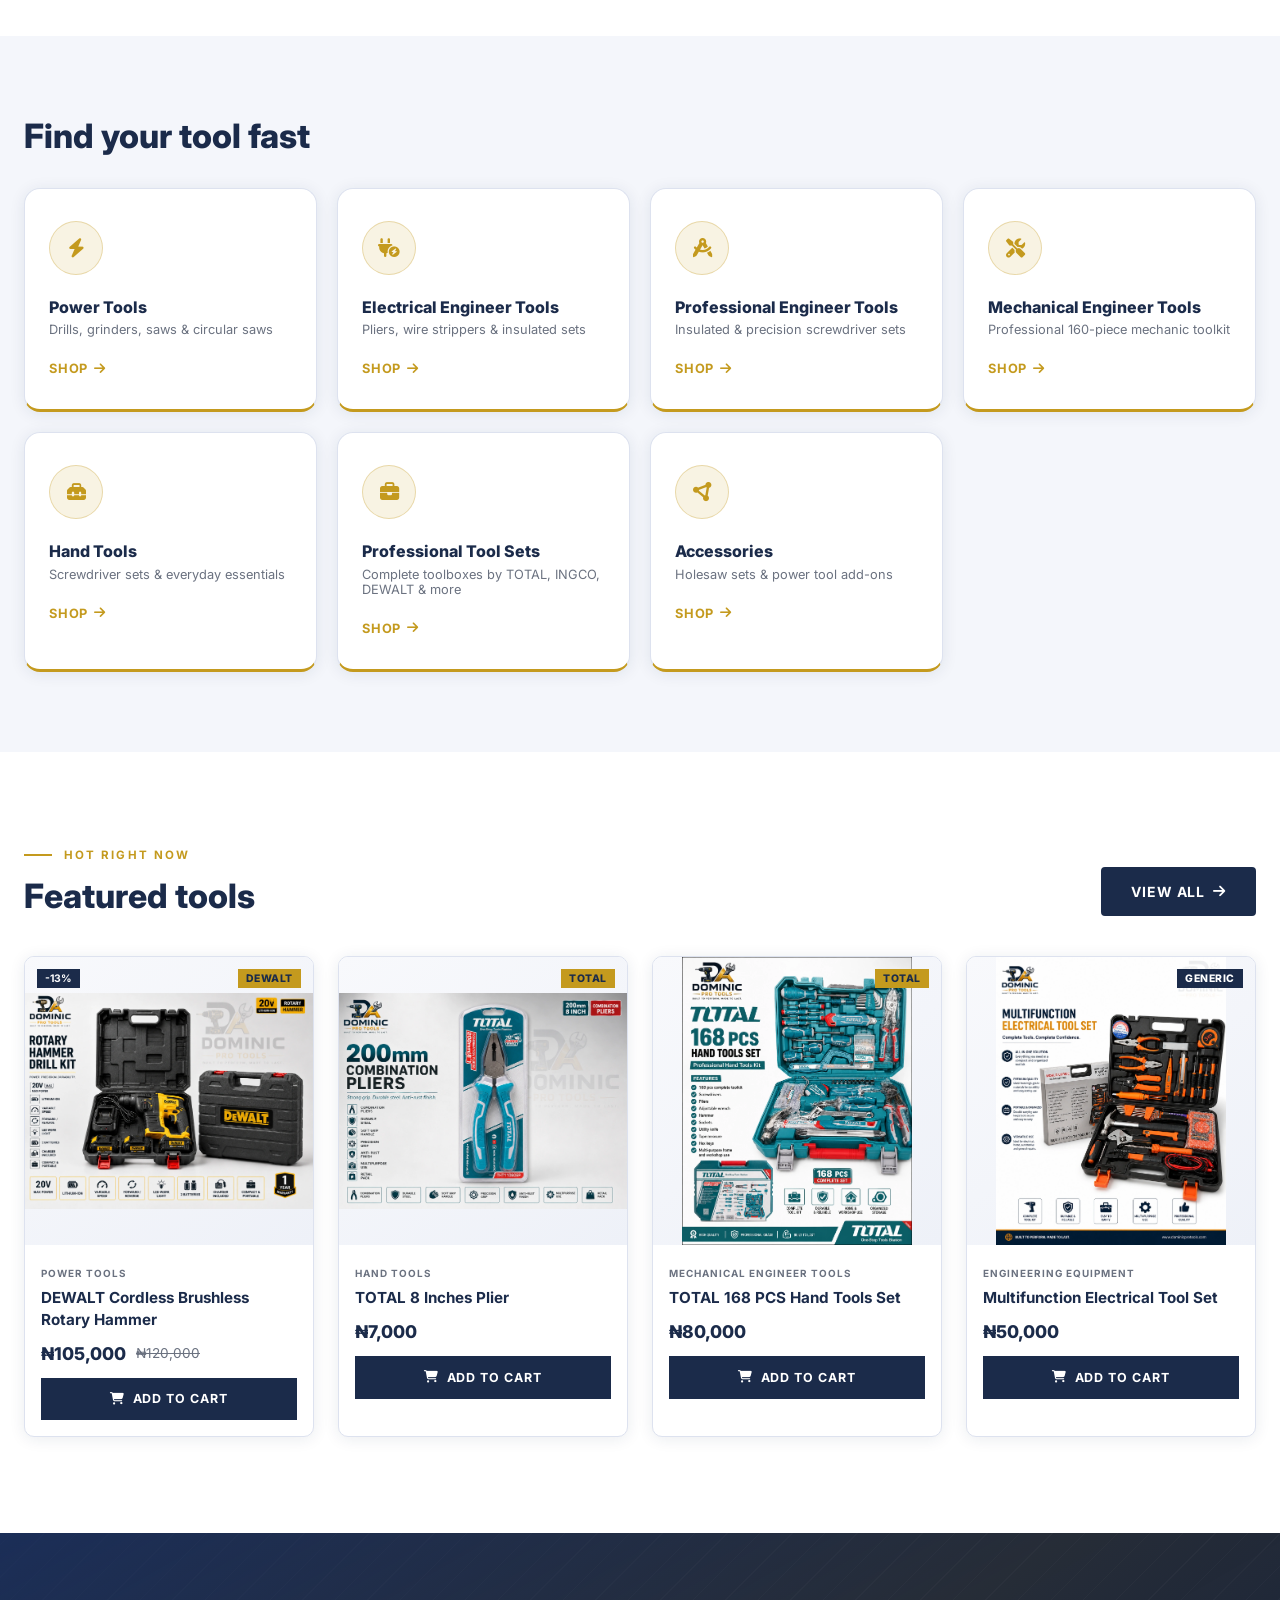
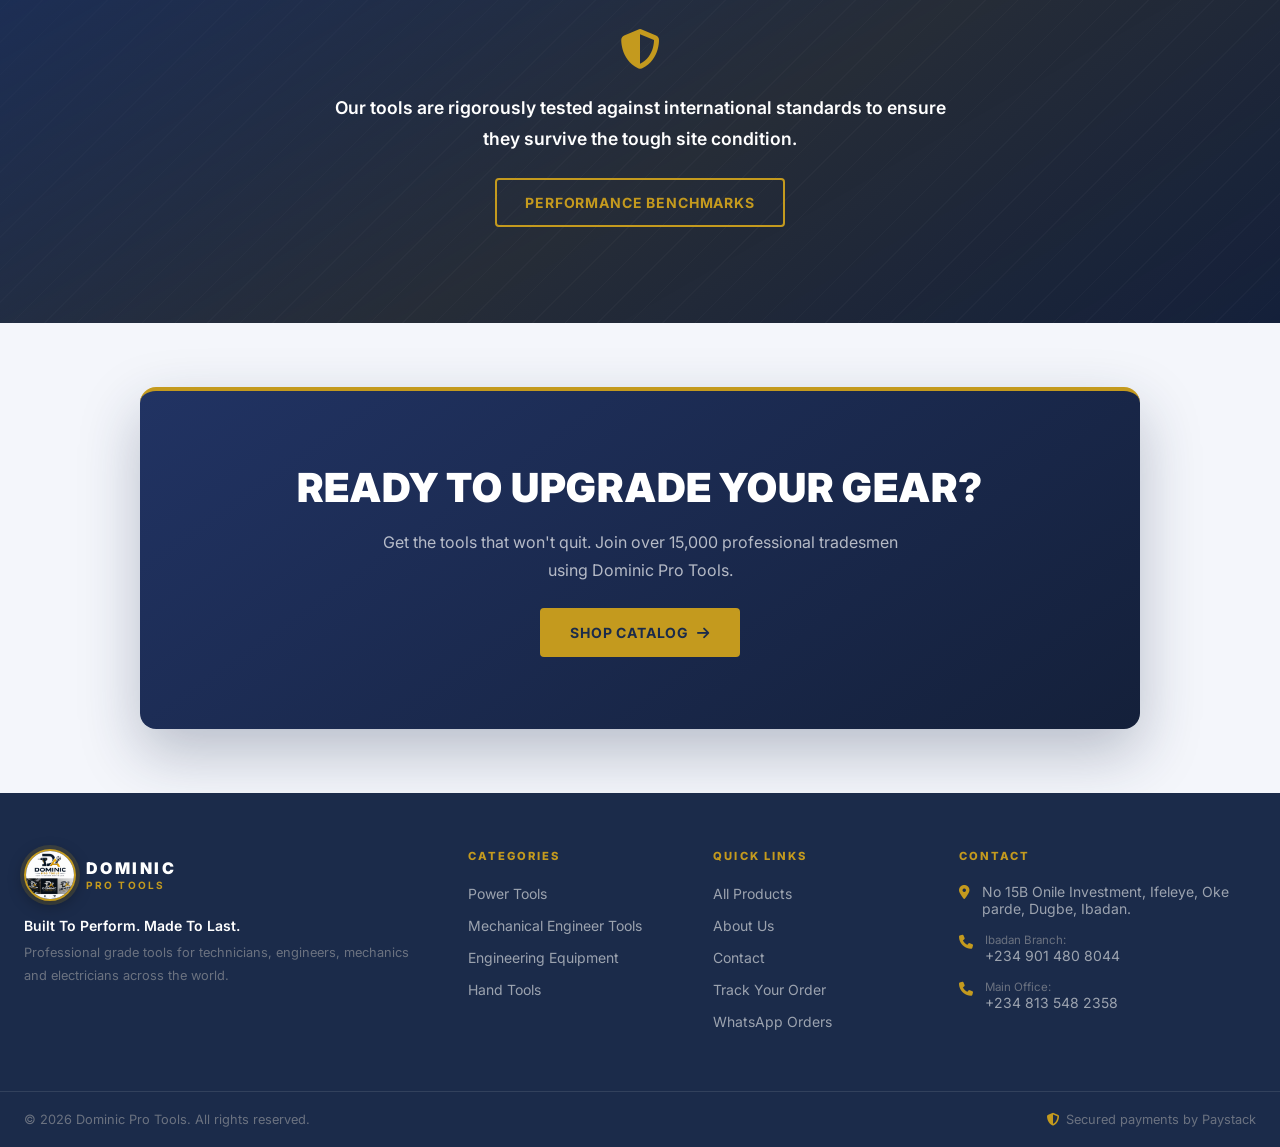
==== commit d46fa189: "Redesign hero card — image-only layout with enlarged responsive display - Strip all text/specs from " ====
--- a/index.html
+++ b/index.html
@@ -100,63 +100,15 @@
         <!-- Right: Best Seller Card -->
         <div class="hero-product-card">
           <div class="best-seller-tag">BEST SELLER</div>
-          <div class="product-card-inner">
-            <div class="hpc-header">
-              <div class="hpc-brand">
-                <div class="hpc-brand-icon">
-                  <img src="Header Logo.jpeg" alt="Dominic Pro Tools" style="width:100%;height:100%;object-fit:cover;border-radius:50%;display:block;">
-                </div>
-                <div>
-                  <p class="hpc-brand-name">DOMINIC</p>
-                  <p class="hpc-brand-sub">PRO TOOLS</p>
-                </div>
-              </div>
-              <div class="hpc-badges">
-                <div class="hpc-badge">18V<span>POWER</span></div>
-                <div class="hpc-badge">2<span>BATTERIES</span></div>
-                <div class="hpc-badge"><i class="fa-solid fa-shield"></i><span>PROFESSIONAL QUALITY</span></div>
-              </div>
-            </div>
-
-            <div class="hpc-body">
-              <div class="hpc-info">
-                <h3 class="hpc-brand-red">BOSCH</h3>
-                <h4 class="hpc-product-title">PROFESSIONAL<br>GSB 183-LI</h4>
-                <p class="hpc-product-type">18V CORDLESS IMPACT DRILL / DRIVER KIT</p>
-                <p class="hpc-tagline">Powerful. Reliable. Built for everyday professional drilling and fastening.</p>
-                <ul class="hpc-specs">
-                  <li><i class="fa-solid fa-bolt"></i> 18V Power</li>
-                  <li><i class="fa-solid fa-screwdriver-wrench"></i> Cordless Impact Drill / Driver</li>
-                  <li><i class="fa-solid fa-battery-half"></i> 2 x Li-ion Batteries</li>
-                  <li><i class="fa-solid fa-plug"></i> Quick Charger</li>
-                  <li><i class="fa-solid fa-gauge"></i> 0–440 / 0–1650 min⁻¹</li>
-                  <li><i class="fa-solid fa-rotate"></i> 56 / 21 Nm</li>
-                  <li><i class="fa-solid fa-box"></i> Retail Case</li>
-                </ul>
-              </div>
-              <div class="hpc-image">
-                <img src="DOMINIC%20TOOLS/POWER%20TOOLS/Bosch%2018v.webp"
-                     alt="Bosch Professional GSB 183-LI"
-                     onerror="this.style.display='none';this.nextElementSibling.style.display='flex'" />
-                <i class="fa-solid fa-screwdriver-wrench hpc-img-icon" style="display:none"></i>
-              </div>
-            </div>
-
-            <div class="hpc-features">
-              <div class="hpc-feature"><i class="fa-solid fa-battery-full"></i><span>18V Power</span></div>
-              <div class="hpc-feature"><i class="fa-solid fa-battery-half"></i><span>2.0Ah Batteries</span></div>
-              <div class="hpc-feature"><i class="fa-solid fa-bolt"></i><span>Quick Charger</span></div>
-              <div class="hpc-feature"><i class="fa-solid fa-cube"></i><span>Compact Build</span></div>
-              <div class="hpc-feature"><i class="fa-solid fa-hand"></i><span>Easy Handling</span></div>
-              <div class="hpc-feature"><i class="fa-solid fa-gear"></i><span>Workshop Use</span></div>
-            </div>
+
+          <div class="hpc-image">
+            <img src="Homepage.webp"
+                 alt="Premium Tools For Every Job"
+                 onerror="this.style.display='none';this.nextElementSibling.style.display='flex'" />
+            <i class="fa-solid fa-screwdriver-wrench hpc-img-icon" style="display:none"></i>
           </div>
 
           <div class="hpc-footer">
-            <div>
-              <p class="hpc-footer-name">BOSCH GSB 183-LI 18V Cordless Impact Drill</p>
-              <p class="hpc-footer-price">&#8358;130,000</p>
-            </div>
             <a href="products.html" class="hpc-view-link">VIEW <i class="fa-solid fa-arrow-right"></i></a>
           </div>
         </div>
@@ -204,7 +156,7 @@
             <i class="fa-solid fa-truck-fast"></i>
           </div>
           <h3>Nationwide Delivery</h3>
-          <p>Fast, tracked dispatch to every part of the world.</p>
+          <p>Fast, tracked delivery across Nigeria and international shipping available.</p>
         </div>
 
         <div class="feature-card">
--- a/css/styles.css
+++ b/css/styles.css
@@ -1,1918 +1,1918 @@
-/* ============================================================
-   DOMINIC PRO TOOLS — Main Stylesheet
-   ============================================================ */
-
-:root {
-  --yellow:     #C49A1E;
-  --gold-hover: #A8831A;
-  --dark:       #1B2B4A;
-  --dark2:      #14203A;
-  --white:      #ffffff;
-  --light:      #f4f6fb;
-  --gray:       #6b7280;
-  --border:     #dde2ef;
-  --font:       'Inter', sans-serif;
-  --radius-sm:  4px;
-  --radius-md:  10px;
-  --radius-lg:  16px;
-  --shadow-card:  0 2px 16px rgba(27,43,74,.09);
-  --shadow-hover: 0 16px 44px rgba(27,43,74,.20);
-  --shadow-gold:  0 6px 22px rgba(196,154,30,.42);
-}
-
-*, *::before, *::after { margin: 0; padding: 0; box-sizing: border-box; }
-html { scroll-behavior: smooth; }
-
-body {
-  font-family: var(--font);
-  color: var(--dark);
-  background: var(--white);
-  overflow-x: hidden;
-}
-
-/* ── CONTAINER ─────────────────────────────────────────────── */
-.container {
-  width: 100%;
-  max-width: 1280px;
-  margin: 0 auto;
-  padding: 0 1.5rem;
-}
-
-
-/* ── UTILITY ───────────────────────────────────────────────── */
-.text-yellow { color: var(--yellow); }
-
-/* ── BUTTONS ───────────────────────────────────────────────── */
-.btn {
-  display: inline-flex;
-  align-items: center;
-  gap: .5rem;
-  padding: .875rem 1.75rem;
-  font-family: var(--font);
-  font-size: .875rem;
-  font-weight: 700;
-  letter-spacing: .06em;
-  border: 2px solid transparent;
-  border-radius: var(--radius-sm);
-  cursor: pointer;
-  text-decoration: none;
-  transition: background .2s, color .2s, border-color .2s, box-shadow .2s, transform .15s;
-  white-space: nowrap;
-}
-
-.btn-yellow        { background: var(--yellow); color: var(--dark);  border-color: var(--yellow); }
-.btn-yellow:hover  { background: var(--gold-hover); border-color: var(--gold-hover); box-shadow: var(--shadow-gold); transform: translateY(-2px); }
-
-.btn-outline       { background: transparent; color: var(--dark); border-color: var(--dark); }
-.btn-outline:hover { background: var(--dark); color: var(--white); transform: translateY(-1px); }
-
-.btn-dark          { background: var(--dark);  color: var(--white); border-color: var(--dark); }
-.btn-dark:hover    { background: var(--dark2); border-color: var(--dark2); transform: translateY(-1px); }
-
-.btn-yellow-outline       { background: transparent; color: var(--yellow); border-color: var(--yellow); }
-.btn-yellow-outline:hover { background: var(--yellow); color: var(--dark); box-shadow: var(--shadow-gold); transform: translateY(-1px); }
-
-/* ============================================================
-   NAVBAR
-   ============================================================ */
-.navbar {
-  background: var(--dark);
-  border-bottom: 2px solid var(--yellow);
-  position: sticky;
-  top: 0;
-  z-index: 1000;
-  box-shadow: 0 2px 24px rgba(27,43,74,.35);
-}
-
-.nav-container {
-  display: flex;
-  align-items: center;
-  height: 82px;
-  gap: 1.5rem;
-}
-
-/* Logo */
-.nav-logo {
-  display: flex;
-  align-items: center;
-  gap: .6rem;
-  text-decoration: none;
-  flex-shrink: 0;
-}
-.logo-icon {
-  width: 52px; height: 52px;
-  border-radius: 50%;
-  overflow: hidden;
-  border: 2.5px solid var(--yellow);
-  box-shadow: 0 0 0 4px rgba(196,154,30,.18), 0 4px 16px rgba(0,0,0,.35);
-  display: flex;
-  align-items: center;
-  justify-content: center;
-  flex-shrink: 0;
-}
-.logo-icon img {
-  width: 100%;
-  height: 100%;
-  object-fit: cover;
-  display: block;
-}
-.logo-text { display: flex; flex-direction: column; line-height: 1; }
-.logo-brand { color: var(--white); font-size: 1rem; font-weight: 900; letter-spacing: .16em; }
-.logo-sub   { color: var(--yellow); font-size: .63rem; font-weight: 700; letter-spacing: .22em; margin-top: 4px; }
-
-/* Nav Links */
-.nav-links {
-  display: flex;
-  list-style: none;
-  gap: .35rem;
-  margin: 0 auto;
-}
-.nav-links a {
-  color: rgba(255,255,255,.85);
-  text-decoration: none;
-  font-size: .82rem;
-  font-weight: 600;
-  letter-spacing: .07em;
-  padding: .45rem .95rem;
-  border-radius: 100px;
-  position: relative;
-  transition: color .2s, background .2s;
-}
-.nav-links a:hover { color: var(--yellow); background: rgba(196,154,30,.10); }
-.nav-links a.nav-active {
-  color: var(--yellow);
-  background: rgba(196,154,30,.15);
-  border: 1px solid rgba(196,154,30,.35);
-  font-weight: 700;
-}
-.nav-links a.nav-active::after { display: none; }
-
-/* Nav Actions */
-.nav-actions {
-  display: flex;
-  align-items: center;
-  gap: 1.25rem;
-  flex-shrink: 0;
-}
-.nav-phone {
-  display: flex;
-  align-items: center;
-  gap: .5rem;
-  color: var(--yellow);
-  text-decoration: none;
-  font-size: .82rem;
-  font-weight: 600;
-  background: rgba(196,154,30,.12);
-  border: 1px solid rgba(196,154,30,.3);
-  border-radius: 100px;
-  padding: .42rem .95rem;
-  transition: color .2s, background .2s, border-color .2s;
-}
-.nav-phone:hover {
-  color: var(--dark);
-  background: var(--yellow);
-  border-color: var(--yellow);
-}
-
-.nav-cart {
-  position: relative;
-  color: var(--white);
-  font-size: 1.25rem;
-  text-decoration: none;
-  background: rgba(255,255,255,.10);
-  border: 1px solid rgba(255,255,255,.20);
-  border-radius: 50%;
-  width: 40px; height: 40px;
-  display: flex; align-items: center; justify-content: center;
-  transition: color .2s, background .2s, border-color .2s;
-}
-.nav-cart:hover { color: var(--yellow); background: rgba(196,154,30,.15); border-color: rgba(196,154,30,.4); }
-
-.cart-count {
-  position: absolute;
-  top: -4px; right: -4px;
-  background: var(--yellow);
-  color: var(--dark);
-  font-size: .58rem;
-  font-weight: 800;
-  width: 18px; height: 18px;
-  border-radius: 50%;
-  border: 2px solid var(--white);
-  display: flex;
-  align-items: center;
-  justify-content: center;
-}
-
-/* Hamburger */
-.nav-toggle {
-  display: none;
-  flex-direction: column;
-  gap: 5px;
-  background: none;
-  border: none;
-  cursor: pointer;
-  padding: .3rem;
-  margin-left: auto;
-  order: 3;
-}
-.nav-toggle span {
-  display: block;
-  width: 24px; height: 2px;
-  background: var(--white);
-  border-radius: 2px;
-  transition: transform .3s, opacity .3s;
-}
-.nav-toggle.open span:nth-child(1) { transform: translateY(7px) rotate(45deg); }
-.nav-toggle.open span:nth-child(2) { opacity: 0; }
-.nav-toggle.open span:nth-child(3) { transform: translateY(-7px) rotate(-45deg); }
-
-/* ============================================================
-   HERO
-   ============================================================ */
-.hero {
-  background: linear-gradient(135deg, #ffffff 0%, #f4f6fb 50%, #eaecf5 100%);
-  padding: 5rem 0 7.5rem;
-  position: relative;
-  border-bottom: 1px solid var(--border);
-}
-.hero::after {
-  content: '';
-  position: absolute;
-  bottom: 0; left: 0; right: 0;
-  height: 80px;
-  background: var(--white);
-  clip-path: polygon(100% 0, 0 100%, 100% 100%);
-  pointer-events: none;
-}
-
-.hero-grid {
-  display: grid;
-  grid-template-columns: 1fr 1fr;
-  gap: 3rem;
-  align-items: center;
-}
-
-/* Hero — left */
-.hero-badge {
-  display: inline-flex;
-  align-items: center;
-  gap: .5rem;
-  border: 1.5px solid rgba(196,154,30,.55);
-  background: rgba(196,154,30,.08);
-  color: var(--dark);
-  font-size: .72rem;
-  font-weight: 700;
-  letter-spacing: .12em;
-  padding: .45rem 1.1rem;
-  margin-bottom: 1.5rem;
-  border-radius: 100px;
-}
-
-.hero-content h1 {
-  font-size: clamp(2.4rem, 5vw, 3.75rem);
-  font-weight: 900;
-  line-height: 1.05;
-  color: var(--dark);
-  text-transform: uppercase;
-  margin-bottom: .75rem;
-}
-.hero-content h1::after {
-  content: '';
-  display: block;
-  width: 58px;
-  height: 3px;
-  background: linear-gradient(90deg, var(--yellow) 0%, rgba(196,154,30,.2) 100%);
-  border-radius: 2px;
-  margin-top: 1.1rem;
-}
-
-.hero-desc {
-  color: var(--gray);
-  font-size: 1.02rem;
-  line-height: 1.8;
-  max-width: 480px;
-  margin-top: 1.1rem;
-  margin-bottom: 2rem;
-}
-
-.hero-buttons {
-  display: flex;
-  gap: 1rem;
-  flex-wrap: wrap;
-  margin-bottom: 2rem;
-}
-
-.hero-stats {
-  display: flex;
-  gap: .75rem;
-  flex-wrap: wrap;
-}
-.stat {
-  display: flex;
-  align-items: center;
-  gap: .45rem;
-  color: var(--dark);
-  font-size: .82rem;
-  font-weight: 500;
-  background: var(--white);
-  border: 1.5px solid var(--border);
-  border-radius: 100px;
-  padding: .38rem .9rem;
-  box-shadow: var(--shadow-card);
-  transition: background .2s, border-color .2s, box-shadow .2s;
-}
-.stat:hover { background: rgba(196,154,30,.06); border-color: rgba(196,154,30,.4); box-shadow: var(--shadow-gold); }
-.stat i { color: var(--yellow); font-size: .9rem; }
-
-/* Hero — right (product card) */
-.hero-product-card {
-  border: 1.5px solid var(--border);
-  background: var(--white);
-  border-radius: var(--radius-lg);
-  overflow: hidden;
-  box-shadow: 0 24px 64px rgba(27,43,74,.18), 0 4px 16px rgba(27,43,74,.10);
-}
-
-.best-seller-tag {
-  background: linear-gradient(90deg, var(--yellow) 0%, #e0b520 100%);
-  color: var(--dark);
-  font-size: .7rem;
-  font-weight: 900;
-  letter-spacing: .14em;
-  padding: .42rem .95rem;
-  display: inline-block;
-  text-shadow: none;
-  box-shadow: 0 2px 10px rgba(196,154,30,.45);
-}
-
-.product-card-inner { padding: 1rem; }
-
-/* hpc = hero product card */
-.hpc-header {
-  display: flex;
-  justify-content: space-between;
-  align-items: flex-start;
-  margin-bottom: .875rem;
-}
-
-.hpc-brand { display: flex; align-items: center; gap: .5rem; }
-.hpc-brand-icon {
-  width: 38px; height: 38px;
-  border-radius: 50%;
-  overflow: hidden;
-  flex-shrink: 0;
-}
-.hpc-brand-name { font-weight: 900; font-size: .8rem; color: var(--dark); line-height: 1; }
-.hpc-brand-sub  { font-size: .55rem; color: var(--gray); letter-spacing: .12em; }
-
-.hpc-badges { display: flex; gap: .25rem; }
-.hpc-badge {
-  background: var(--dark2);
-  color: var(--white);
-  font-size: .6rem;
-  font-weight: 800;
-  padding: .25rem .4rem;
-  text-align: center;
-  line-height: 1.3;
-  display: flex;
-  flex-direction: column;
-  align-items: center;
-}
-.hpc-badge span { font-size: .45rem; letter-spacing: .06em; }
-
-.hpc-body {
-  display: grid;
-  grid-template-columns: 1fr 1fr;
-  gap: 1rem;
-  margin-bottom: .875rem;
-}
-
-.hpc-brand-red    { color: #e53e3e; font-size: 1.5rem; font-weight: 900; }
-.hpc-product-title {
-  font-size: .95rem;
-  font-weight: 800;
-  line-height: 1.2;
-  color: var(--dark);
-}
-.hpc-product-type {
-  font-size: .6rem;
-  font-weight: 700;
-  color: var(--dark);
-  margin-top: .25rem;
-  letter-spacing: .03em;
-  text-transform: uppercase;
-}
-.hpc-tagline {
-  font-size: .62rem;
-  color: var(--gray);
-  line-height: 1.5;
-  margin: .35rem 0;
-}
-.hpc-specs { list-style: none; }
-.hpc-specs li {
-  font-size: .63rem;
-  color: var(--dark);
-  display: flex;
-  align-items: center;
-  gap: .35rem;
-  margin-bottom: .15rem;
-}
-.hpc-specs i { color: var(--dark); width: 10px; font-size: .6rem; }
-
-.hpc-image {
-  background: #f0f4f8;
-  display: flex;
-  align-items: center;
-  justify-content: center;
-  min-height: 160px;
-  border-radius: 2px;
-}
-.hpc-img-icon { font-size: 4rem; color: var(--yellow); }
-.hpc-image img {
-  width: 100%;
-  height: 100%;
-  object-fit: contain;
-  max-height: 200px;
-}
-
-.hpc-features {
-  display: flex;
-  gap: .25rem;
-  flex-wrap: wrap;
-  border-top: 1px solid var(--border);
-  padding-top: .75rem;
-}
-.hpc-feature {
-  flex: 1;
-  min-width: 58px;
-  display: flex;
-  flex-direction: column;
-  align-items: center;
-  gap: .2rem;
-  border: 1px solid var(--border);
-  padding: .4rem .25rem;
-  font-size: .5rem;
-  text-align: center;
-  color: var(--dark);
-}
-.hpc-feature i { font-size: .8rem; }
-
-.hpc-footer {
-  display: flex;
-  align-items: center;
-  justify-content: space-between;
-  padding: .75rem 1rem;
-  border-top: 1px solid var(--border);
-  background: #fafafa;
-}
-.hpc-footer-name  { font-size: .78rem; font-weight: 700; color: var(--dark); margin-bottom: .2rem; }
-.hpc-footer-price { font-size: 1.1rem; font-weight: 900; color: var(--dark); }
-.hpc-view-link {
-  color: var(--gray);
-  font-size: .75rem;
-  font-weight: 700;
-  letter-spacing: .06em;
-  text-decoration: none;
-  display: flex;
-  align-items: center;
-  gap: .25rem;
-  transition: color .2s;
-}
-.hpc-view-link:hover { color: var(--yellow); }
-
-/* ============================================================
-   WHY SECTION
-   ============================================================ */
-.why-section { padding: 6.5rem 0 5.5rem; background: var(--white); }
-
-.section-label {
-  display: flex;
-  align-items: center;
-  gap: .75rem;
-  color: var(--yellow);
-  font-size: .72rem;
-  font-weight: 700;
-  letter-spacing: .18em;
-  text-transform: uppercase;
-  margin-bottom: .875rem;
-}
-.label-line {
-  display: block;
-  width: 28px; height: 2px;
-  background: var(--yellow);
-  flex-shrink: 0;
-}
-
-.section-title {
-  font-size: clamp(1.65rem, 3vw, 2.1rem);
-  font-weight: 800;
-  line-height: 1.2;
-  color: var(--dark);
-  margin-bottom: 2.75rem;
-}
-.dark-title { color: var(--dark); }
-
-.features-grid {
-  display: grid;
-  grid-template-columns: repeat(3, 1fr);
-  gap: 1.5rem;
-}
-
-.feature-card {
-  border: 1.5px solid var(--border);
-  border-bottom: 3px solid var(--yellow);
-  padding: 2.25rem 1.75rem;
-  background: var(--white);
-  border-radius: var(--radius-lg);
-  box-shadow: var(--shadow-card);
-  transition: transform .25s, box-shadow .25s, border-color .25s;
-}
-.feature-card:hover {
-  transform: translateY(-7px);
-  box-shadow: var(--shadow-hover);
-  border-color: var(--yellow);
-  border-bottom-color: var(--yellow);
-}
-.feature-icon {
-  width: 54px; height: 54px;
-  background: rgba(196,154,30,.10);
-  border: 1.5px solid rgba(196,154,30,.25);
-  border-radius: var(--radius-md);
-  display: flex;
-  align-items: center;
-  justify-content: center;
-  margin-bottom: 1.35rem;
-}
-.feature-icon i { color: var(--yellow); font-size: 1.2rem; }
-.feature-card h3 { font-size: .95rem; font-weight: 800; color: var(--dark); margin-bottom: .5rem; }
-.feature-card p  { font-size: .85rem; color: var(--gray); line-height: 1.65; }
-
-/* ============================================================
-   CATEGORIES SECTION
-   ============================================================ */
-.categories-section { padding: 5rem 0; background: var(--light); }
-.cat-title { margin-bottom: 2rem; }
-
-.categories-grid {
-  display: grid;
-  grid-template-columns: repeat(4, 1fr);
-  gap: 1.25rem;
-}
-
-.category-card {
-  background: var(--white);
-  padding: 2rem 1.5rem;
-  text-decoration: none;
-  border: 1.5px solid var(--border);
-  border-bottom: 3px solid var(--yellow);
-  border-radius: var(--radius-lg);
-  display: block;
-  box-shadow: var(--shadow-card);
-  transition: transform .25s, box-shadow .25s, border-color .25s;
-}
-.category-card:hover {
-  transform: translateY(-6px);
-  box-shadow: var(--shadow-hover);
-  border-color: var(--yellow);
-}
-.category-icon {
-  width: 54px; height: 54px;
-  background: rgba(196,154,30,.12);
-  border-radius: 50%;
-  display: flex;
-  align-items: center;
-  justify-content: center;
-  margin-bottom: 1.35rem;
-  border: 1.5px solid rgba(196,154,30,.3);
-}
-.category-icon i { color: var(--yellow); font-size: 1.2rem; }
-.category-card h3 { font-size: 1rem; font-weight: 800; color: var(--dark); margin-bottom: .35rem; }
-.category-card p  { font-size: .8rem; color: var(--gray); margin-bottom: 1.25rem; }
-.shop-link {
-  color: var(--yellow);
-  font-size: .8rem;
-  font-weight: 700;
-  letter-spacing: .06em;
-  display: inline-flex;
-  align-items: center;
-  gap: .35rem;
-}
-
-/* ============================================================
-   FEATURED PRODUCTS
-   ============================================================ */
-.featured-section { padding: 6rem 0; background: var(--white); }
-.feat-title { margin-bottom: 0; }
-
-.featured-header {
-  display: flex;
-  align-items: flex-end;
-  justify-content: space-between;
-  flex-wrap: wrap;
-  gap: 1rem;
-  margin-bottom: 2.5rem;
-}
-
-.products-grid {
-  display: grid;
-  grid-template-columns: repeat(4, 1fr);
-  gap: 1.5rem;
-}
-
-.product-card-item {
-  border: 1.5px solid var(--border);
-  background: var(--white);
-  border-radius: var(--radius-md);
-  overflow: hidden;
-  box-shadow: var(--shadow-card);
-  transition: box-shadow .25s, border-color .25s, transform .25s;
-}
-.product-card-item:hover {
-  box-shadow: var(--shadow-hover);
-  border-color: var(--yellow);
-  transform: translateY(-5px);
-}
-
-.product-img-wrapper {
-  position: relative;
-  background: linear-gradient(145deg, #f8f9fc 0%, #eef1f8 100%);
-  aspect-ratio: 1 / 1;
-  overflow: hidden;
-}
-.product-img-wrapper img {
-  width: 100%; height: 100%;
-  object-fit: contain;
-}
-
-.product-img-placeholder {
-  width: 100%; height: 100%;
-  display: flex;
-  align-items: center;
-  justify-content: center;
-  font-size: 4rem;
-  color: #d1d5db;
-}
-
-.discount-badge {
-  position: absolute;
-  top: .75rem; left: .75rem;
-  background: var(--dark);
-  color: var(--white);
-  font-size: .65rem;
-  font-weight: 700;
-  padding: .2rem .5rem;
-  z-index: 1;
-}
-
-.brand-tag {
-  position: absolute;
-  top: .75rem; right: .75rem;
-  background: var(--yellow);
-  color: var(--dark);
-  font-size: .65rem;
-  font-weight: 800;
-  padding: .2rem .5rem;
-  letter-spacing: .05em;
-  z-index: 1;
-}
-.brand-generic { background: var(--dark); color: var(--white); }
-
-.product-details { padding: 1rem; }
-.product-category {
-  font-size: .62rem;
-  font-weight: 700;
-  color: var(--gray);
-  letter-spacing: .1em;
-  text-transform: uppercase;
-}
-.product-details h4 {
-  font-size: .95rem;
-  font-weight: 700;
-  color: var(--dark);
-  margin: .4rem 0 .8rem;
-  line-height: 1.4;
-}
-
-.product-pricing {
-  display: flex;
-  align-items: center;
-  gap: .625rem;
-  margin-bottom: .875rem;
-}
-.price-current { font-size: 1.1rem; font-weight: 800; color: var(--dark); }
-.price-old     { font-size: .85rem; color: var(--gray); text-decoration: line-through; }
-
-.btn-add-cart {
-  width: 100%;
-  background: var(--dark);
-  color: var(--white);
-  border: none;
-  padding: .85rem;
-  font-family: var(--font);
-  font-size: .78rem;
-  font-weight: 700;
-  letter-spacing: .08em;
-  cursor: pointer;
-  display: flex;
-  align-items: center;
-  justify-content: center;
-  gap: .5rem;
-  transition: background .2s, box-shadow .2s;
-}
-.btn-add-cart:hover { background: var(--yellow); color: var(--dark); box-shadow: 0 4px 16px rgba(196,154,30,.38); }
-
-/* ============================================================
-   QUALITY BANNER
-   ============================================================ */
-.quality-banner {
-  background-color: var(--dark2);
-  background-image:
-    linear-gradient(150deg, rgba(30,52,100,.7) 0%, rgba(196,154,30,.10) 55%, transparent 100%),
-    repeating-linear-gradient(
-      -45deg,
-      transparent   0px,
-      transparent   22px,
-      rgba(255,255,255,.025) 22px,
-      rgba(255,255,255,.025) 23px
-    );
-  padding: 6rem 0;
-}
-
-.quality-container {
-  display: flex;
-  flex-direction: column;
-  align-items: center;
-  text-align: center;
-  gap: 1.5rem;
-}
-
-.quality-shield {
-  font-size: 2.5rem;
-  color: var(--yellow);
-}
-
-.quality-container p {
-  color: var(--white);
-  font-size: 1.1rem;
-  font-weight: 600;
-  max-width: 640px;
-  line-height: 1.75;
-}
-
-/* ============================================================
-   CTA BANNER
-   ============================================================ */
-.cta-banner {
-  background: var(--light);
-  padding: 4rem 0;
-}
-
-.cta-container {
-  background: linear-gradient(145deg, #213363 0%, var(--dark2) 100%);
-  box-shadow: 0 24px 60px rgba(27,43,74,.28);
-  max-width: 1000px;
-  margin: 0 auto;
-  padding: 4.5rem 2.5rem;
-  display: flex;
-  flex-direction: column;
-  align-items: center;
-  text-align: center;
-  gap: 1rem;
-  border-top: 4px solid var(--yellow);
-  border-radius: var(--radius-lg);
-}
-
-.cta-banner h2 {
-  font-size: clamp(1.75rem, 3.5vw, 2.5rem);
-  font-weight: 900;
-  color: var(--white);
-  letter-spacing: .02em;
-}
-
-.cta-banner p {
-  font-size: 1rem;
-  color: rgba(255,255,255,.68);
-  max-width: 520px;
-  line-height: 1.75;
-  margin-bottom: .5rem;
-}
-
-/* ============================================================
-   FOOTER
-   ============================================================ */
-.footer { background: var(--dark); }
-
-.footer-grid {
-  display: grid;
-  grid-template-columns: 2fr 1fr 1fr 1.5fr;
-  gap: 3rem;
-  padding: 3.5rem 0 3rem;
-}
-
-.footer-logo { margin-bottom: 1rem; }
-.footer-tagline { color: var(--white); font-size: .875rem; font-weight: 600; margin-bottom: .5rem; }
-.footer-desc    { color: #6b7280;     font-size: .8rem;   line-height: 1.75; }
-
-.footer-col h4 {
-  color: var(--yellow);
-  font-size: .7rem;
-  font-weight: 800;
-  letter-spacing: .18em;
-  text-transform: uppercase;
-  margin-bottom: 1.25rem;
-}
-
-.footer-col ul { list-style: none; }
-.footer-col li { margin-bottom: .75rem; }
-.footer-col a  {
-  color: #9ca3af;
-  text-decoration: none;
-  font-size: .875rem;
-  transition: color .2s;
-}
-.footer-col a:hover { color: var(--yellow); }
-
-.footer-contact-col h4 { /* inherits footer-col h4 */ }
-
-.contact-item {
-  display: flex;
-  align-items: flex-start;
-  gap: .75rem;
-  margin-bottom: 1rem;
-  font-size: .875rem;
-  color: #9ca3af;
-}
-.contact-item i { color: var(--yellow); flex-shrink: 0; margin-top: 2px; }
-.contact-item span { display: block; }
-.contact-label { font-size: .72rem; color: #6b7280; }
-.contact-item a { color: #9ca3af; text-decoration: none; transition: color .2s; }
-.contact-item a:hover { color: var(--yellow); }
-
-.footer-bottom {
-  border-top: 1px solid rgba(255,255,255,.10);
-  padding: 1.25rem 0;
-}
-.footer-bottom-inner {
-  display: flex;
-  align-items: center;
-  justify-content: space-between;
-  flex-wrap: wrap;
-  gap: .75rem;
-  font-size: .8rem;
-  color: #6b7280;
-}
-.paystack-badge { display: flex; align-items: center; gap: .375rem; }
-.paystack-badge i { color: var(--yellow); }
-
-/* ============================================================
-   RESPONSIVE — TABLET  (≤ 1024px)
-   ============================================================ */
-@media (max-width: 1024px) {
-  .hero-grid {
-    grid-template-columns: 1fr;
-    gap: 2.5rem;
-  }
-  .hero { padding: 3.5rem 0 4rem; }
-  .hero::after { display: none; }
-  .hero-desc { max-width: 100%; }
-
-  .features-grid   { grid-template-columns: repeat(2, 1fr); }
-  .categories-grid { grid-template-columns: repeat(2, 1fr); }
-  .products-grid   { grid-template-columns: repeat(2, 1fr); }
-
-  .footer-grid { grid-template-columns: 1fr 1fr; gap: 2rem; }
-
-  .nav-phone span { display: none; }
-  .nav-phone { padding: .42rem .75rem; }
-}
-
-/* ============================================================
-   RESPONSIVE — MOBILE  (≤ 768px)
-   ============================================================ */
-@media (max-width: 768px) {
-  /* Navbar */
-  .nav-container {
-    flex-wrap: wrap;
-    height: auto;
-    padding: .875rem 1.25rem;
-    position: relative;
-  }
-  .nav-toggle  { display: flex; order: 2; margin-left: auto; }
-  .nav-actions { order: 3; margin-left: 0; }
-  .nav-phone   { display: none; }
-
-  .nav-links {
-    display: none;
-    flex-direction: column;
-    gap: 0;
-    width: 100%;
-    order: 4;
-    background: var(--dark);
-    border-top: 1px solid rgba(255,255,255,.08);
-    padding: .5rem .75rem .75rem;
-  }
-  .nav-links.open { display: flex; }
-  .nav-links li { border-top: 1px solid rgba(255,255,255,.07); }
-  .nav-links a  { display: block; padding: .75rem .5rem; font-size: .88rem; border-radius: var(--radius-sm); color: rgba(255,255,255,.85); }
-  .nav-links a.nav-active { padding: .75rem .5rem; }
-
-  /* Hero */
-  .hero-buttons { flex-direction: column; }
-  .hero-buttons .btn { justify-content: center; }
-  .hero-stats { gap: 1rem; }
-
-  /* Grids → single column */
-  .features-grid   { grid-template-columns: 1fr; }
-  .categories-grid { grid-template-columns: 1fr; }
-  .products-grid   { grid-template-columns: 1fr; }
-
-  .featured-header { flex-direction: column; align-items: flex-start; }
-
-  /* Hero product card body */
-  .hpc-body     { grid-template-columns: 1fr; }
-  .hpc-features { display: none; }
-
-  /* Footer */
-  .footer-grid {
-    grid-template-columns: 1fr 1fr;
-    gap: 2rem 1.5rem;
-    padding: 2.5rem 0 2rem;
-  }
-  .footer-brand      { grid-column: 1 / -1; order: 0; }
-  .footer-grid > *:nth-child(3) { order: 1; }  /* Quick Links — first column */
-  .footer-grid > *:nth-child(2) { order: 2; }  /* Categories — second column */
-  .footer-contact-col { grid-column: 1 / -1; order: 3; }
-  .footer-bottom-inner { flex-direction: column; text-align: center; }
-
-  /* Quality banner */
-  .quality-container p { font-size: .95rem; }
-
-  /* CTA */
-  .cta-banner h2 { font-size: 1.6rem; }
-}
-
-/* ── Scroll-in animation ────────────────────────────────────── */
-.fade-up {
-  opacity: 0;
-  transform: translateY(24px);
-  transition: opacity .5s ease, transform .5s ease;
-}
-.fade-up.visible {
-  opacity: 1;
-  transform: translateY(0);
-}
-
-/* ============================================================
-   RESPONSIVE — SMALL MOBILE  (≤ 480px)
-   ============================================================ */
-@media (max-width: 480px) {
-  .hero-content h1 { font-size: 2.1rem; }
-  .btn { padding: .75rem 1.25rem; font-size: .8rem; }
-  .logo-brand { font-size: .8rem; }
-  .logo-sub   { font-size: .55rem; }
-}
-
-/* ============================================================
-   PRODUCTS PAGE — CATALOG HEADER
-   ============================================================ */
-.catalog-header {
-  background-color: var(--dark2);
-  background-image:
-    linear-gradient(150deg, rgba(30,52,100,.75) 0%, rgba(196,154,30,.09) 55%, transparent 100%),
-    repeating-linear-gradient(
-      -45deg,
-      transparent   0px,
-      transparent   22px,
-      rgba(255,255,255,.025) 22px,
-      rgba(255,255,255,.025) 23px
-    );
-  padding: 3.5rem 0 0;
-}
-
-.catalog-label {
-  color: var(--yellow);
-  font-size: .78rem;
-  font-weight: 700;
-  letter-spacing: .14em;
-  text-transform: uppercase;
-  margin-bottom: .5rem;
-}
-
-.catalog-title {
-  color: var(--white);
-  font-size: clamp(2rem, 5vw, 3rem);
-  font-weight: 900;
-  line-height: 1.1;
-  margin-bottom: .6rem;
-}
-
-.catalog-subtitle {
-  color: var(--gray);
-  font-size: .95rem;
-  margin-bottom: 2rem;
-}
-
-
-/* ============================================================
-   PRODUCTS PAGE — MAIN SECTION
-   ============================================================ */
-.products-page-section {
-  background: var(--white);
-  padding: 2.5rem 0 5rem;
-}
-
-/* Toolbar */
-.products-toolbar {
-  display: flex;
-  gap: 1rem;
-  align-items: center;
-  margin-bottom: 1.25rem;
-}
-
-.search-wrapper {
-  flex: 1;
-  position: relative;
-}
-
-.search-icon {
-  position: absolute;
-  left: 1rem;
-  top: 50%;
-  transform: translateY(-50%);
-  color: var(--gray);
-  font-size: .85rem;
-  pointer-events: none;
-}
-
-.search-input {
-  width: 100%;
-  padding: .85rem 1rem .85rem 2.75rem;
-  border: 1.5px solid var(--border);
-  border-radius: var(--radius-sm);
-  font-family: var(--font);
-  font-size: .9rem;
-  color: var(--dark);
-  background: var(--white);
-  outline: none;
-  box-shadow: var(--shadow-card);
-  transition: border-color .2s, box-shadow .2s;
-}
-.search-input:focus       { border-color: var(--yellow); box-shadow: 0 0 0 3px rgba(196,154,30,.14); }
-.search-input::placeholder { color: var(--gray); }
-
-.sort-wrapper {
-  position: relative;
-  flex-shrink: 0;
-}
-
-.sort-select {
-  padding: .85rem 2.5rem .85rem 1rem;
-  border: 1.5px solid var(--border);
-  border-radius: var(--radius-sm);
-  font-family: var(--font);
-  font-size: .82rem;
-  font-weight: 700;
-  letter-spacing: .04em;
-  color: var(--dark);
-  background: var(--white);
-  appearance: none;
-  -webkit-appearance: none;
-  cursor: pointer;
-  outline: none;
-  box-shadow: var(--shadow-card);
-}
-.sort-select:focus { border-color: var(--yellow); box-shadow: 0 0 0 3px rgba(196,154,30,.14); }
-
-.sort-caret {
-  position: absolute;
-  right: .85rem;
-  top: 50%;
-  transform: translateY(-50%);
-  font-size: .7rem;
-  color: var(--dark);
-  pointer-events: none;
-}
-
-/* Category Tabs */
-.category-tabs {
-  display: flex;
-  gap: .5rem;
-  margin-bottom: 2rem;
-  flex-wrap: wrap;
-}
-
-.cat-tab {
-  padding: .6rem 1.25rem;
-  border: 1.5px solid var(--border);
-  border-radius: var(--radius-sm);
-  background: var(--white);
-  font-family: var(--font);
-  font-size: .75rem;
-  font-weight: 700;
-  letter-spacing: .08em;
-  color: var(--dark);
-  cursor: pointer;
-  white-space: nowrap;
-  box-shadow: 0 1px 6px rgba(27,43,74,.07);
-  transition: border-color .2s, background .2s, box-shadow .2s, transform .15s;
-}
-.cat-tab:hover        { border-color: var(--dark); box-shadow: 0 3px 10px rgba(27,43,74,.12); transform: translateY(-1px); }
-.cat-tab.active       { background: var(--yellow); border-color: var(--yellow); color: var(--dark); box-shadow: 0 4px 14px rgba(196,154,30,.30); }
-
-/* Full catalog grid */
-.products-grid-full {
-  display: grid;
-  grid-template-columns: repeat(4, 1fr);
-  gap: 1.5rem;
-}
-
-.product-card-item.hidden { display: none; }
-
-/* No results state */
-.no-results {
-  text-align: center;
-  padding: 5rem 2rem;
-  color: var(--gray);
-}
-.no-results i { font-size: 2.5rem; margin-bottom: 1rem; display: block; }
-.no-results p { font-size: 1.05rem; }
-
-/* ============================================================
-   PRODUCTS PAGE — RESPONSIVE
-   ============================================================ */
-@media (max-width: 1024px) {
-  .products-grid-full { grid-template-columns: repeat(3, 1fr); }
-}
-
-@media (max-width: 768px) {
-  .products-toolbar   { flex-direction: column; align-items: stretch; }
-  .sort-wrapper       { width: 100%; }
-  .sort-select        { width: 100%; }
-  .products-grid-full { grid-template-columns: repeat(2, 1fr); }
-  .category-tabs      { overflow-x: auto; flex-wrap: nowrap; padding-bottom: .25rem; -webkit-overflow-scrolling: touch; }
-  .cat-tab            { flex-shrink: 0; }
-}
-
-@media (max-width: 480px) {
-  .catalog-title      { font-size: 1.9rem; }
-  .products-grid-full { grid-template-columns: repeat(2, 1fr); gap: .75rem; }
-}
-
-/* ============================================================
-   ABOUT PAGE — HERO
-   ============================================================ */
-.about-hero {
-  background: linear-gradient(135deg, #ffffff 0%, #f4f6fb 60%, #eaecf5 100%);
-  border-bottom: 1px solid var(--border);
-  padding: 4.5rem 0 0;
-}
-
-.about-label {
-  color: var(--yellow);
-  font-size: .78rem;
-  font-weight: 700;
-  letter-spacing: .14em;
-  text-transform: uppercase;
-  margin-bottom: .75rem;
-}
-
-.about-title {
-  color: var(--dark);
-  font-size: clamp(2.2rem, 5vw, 3.5rem);
-  font-weight: 900;
-  line-height: 1.1;
-  margin-bottom: 1.25rem;
-  max-width: 680px;
-}
-
-.about-desc {
-  color: var(--gray);
-  font-size: 1rem;
-  line-height: 1.8;
-  max-width: 580px;
-  margin-bottom: 3rem;
-}
-
-/* ============================================================
-   ABOUT PAGE — STATS
-   ============================================================ */
-.about-stats {
-  background: var(--white);
-  padding: 4rem 0;
-}
-
-.stats-grid {
-  display: grid;
-  grid-template-columns: repeat(4, 1fr);
-  gap: 1.5rem;
-}
-
-.stat-box {
-  display: flex;
-  flex-direction: column;
-  align-items: center;
-  justify-content: center;
-  padding: 2.5rem 1.5rem;
-  border: 1.5px solid var(--border);
-  border-bottom: 5px solid var(--yellow);
-  border-radius: var(--radius-md);
-  box-shadow: var(--shadow-card);
-  text-align: center;
-  transition: box-shadow .25s, transform .25s;
-}
-.stat-box:hover {
-  box-shadow: var(--shadow-hover);
-  transform: translateY(-4px);
-}
-
-.stat-number {
-  font-size: clamp(1.9rem, 3vw, 2.75rem);
-  font-weight: 900;
-  color: var(--yellow);
-  line-height: 1;
-  margin-bottom: .6rem;
-}
-
-.stat-label {
-  font-size: .68rem;
-  font-weight: 700;
-  letter-spacing: .14em;
-  color: var(--gray);
-  text-transform: uppercase;
-}
-
-/* ============================================================
-   ABOUT PAGE — MISSION
-   ============================================================ */
-.about-mission {
-  background: var(--white);
-  padding: 0 0 5rem;
-}
-
-.mission-grid {
-  display: grid;
-  grid-template-columns: 1fr 1fr;
-  gap: 5rem;
-  align-items: center;
-}
-
-.mission-image {
-  position: relative;
-}
-
-.mission-image img {
-  width: 100%;
-  height: auto;
-  display: block;
-  border: 1.5px solid var(--border);
-}
-
-.mission-img-fallback {
-  display: none;
-  align-items: center;
-  justify-content: center;
-  width: 100%;
-  aspect-ratio: 4 / 3;
-  background: var(--light);
-  border: 1.5px solid var(--border);
-  color: var(--gray);
-  font-size: 3rem;
-}
-
-.mission-label-row {
-  display: flex;
-  align-items: center;
-  gap: .75rem;
-  margin-bottom: 1rem;
-}
-
-.mission-line {
-  display: block;
-  width: 2rem;
-  height: 2px;
-  background: var(--yellow);
-  flex-shrink: 0;
-}
-
-.mission-eyebrow {
-  color: var(--yellow);
-  font-size: .72rem;
-  font-weight: 700;
-  letter-spacing: .14em;
-  text-transform: uppercase;
-}
-
-.mission-title {
-  font-size: clamp(1.75rem, 3vw, 2.4rem);
-  font-weight: 900;
-  color: var(--dark);
-  line-height: 1.2;
-  margin-bottom: 1.25rem;
-}
-
-.mission-desc {
-  color: var(--gray);
-  font-size: 1rem;
-  line-height: 1.85;
-  margin-bottom: 1.75rem;
-}
-
-.mission-list {
-  list-style: none;
-  margin-bottom: 2.25rem;
-}
-
-.mission-list li {
-  display: flex;
-  align-items: center;
-  gap: .75rem;
-  font-size: .95rem;
-  font-weight: 600;
-  color: var(--dark);
-  margin-bottom: .9rem;
-}
-
-.mission-list li i {
-  color: var(--yellow);
-  font-size: 1.1rem;
-  flex-shrink: 0;
-}
-
-/* ============================================================
-   ABOUT PAGE — RESPONSIVE
-   ============================================================ */
-@media (max-width: 1024px) {
-  .stats-grid   { grid-template-columns: repeat(2, 1fr); }
-  .mission-grid { gap: 3rem; }
-}
-
-@media (max-width: 768px) {
-  .mission-grid { grid-template-columns: 1fr; gap: 2rem; }
-  .about-mission { padding: 0 0 4rem; }
-}
-
-@media (max-width: 480px) {
-  .about-title  { font-size: 2rem; }
-  .stats-grid   { grid-template-columns: repeat(2, 1fr); gap: 1rem; }
-  .stat-box     { padding: 2rem 1rem; }
-  .stat-number  { font-size: 1.75rem; }
-}
-
-/* ============================================================
-   CONTACT PAGE — MAIN SECTION
-   ============================================================ */
-.contact-section {
-  background: var(--white);
-  padding: 5rem 0 6rem;
-}
-
-.contact-layout {
-  display: grid;
-  grid-template-columns: 1fr 1fr;
-  gap: 4rem;
-  align-items: start;
-}
-
-/* Info cards */
-.contact-cards {
-  display: flex;
-  flex-direction: column;
-  gap: 1.25rem;
-}
-
-.contact-card {
-  display: flex;
-  align-items: flex-start;
-  gap: 1.25rem;
-  padding: 1.75rem;
-  border: 1.5px solid var(--border);
-  border-left: 3px solid var(--yellow);
-  border-radius: var(--radius-md);
-  box-shadow: var(--shadow-card);
-  transition: box-shadow .2s, transform .2s;
-}
-.contact-card:hover {
-  box-shadow: var(--shadow-hover);
-  transform: translateY(-3px);
-}
-
-.contact-card-icon {
-  width: 3rem;
-  height: 3rem;
-  background: var(--dark);
-  border-radius: var(--radius-sm);
-  display: flex;
-  align-items: center;
-  justify-content: center;
-  flex-shrink: 0;
-  color: var(--yellow);
-  font-size: 1rem;
-}
-
-.contact-card-title {
-  font-size: .72rem;
-  font-weight: 800;
-  letter-spacing: .1em;
-  color: var(--dark);
-  margin-bottom: .4rem;
-}
-
-.contact-card-detail {
-  font-size: .9rem;
-  font-weight: 600;
-  color: var(--dark);
-  margin-bottom: .2rem;
-}
-
-.contact-card-sub {
-  font-size: .85rem;
-  color: var(--gray);
-}
-
-.btn-whatsapp {
-  display: flex;
-  align-items: center;
-  justify-content: center;
-  gap: .75rem;
-  width: 100%;
-  padding: 1rem;
-  background: var(--yellow);
-  color: var(--dark);
-  font-family: var(--font);
-  font-size: .85rem;
-  font-weight: 800;
-  letter-spacing: .08em;
-  text-decoration: none;
-  border: none;
-  border-radius: var(--radius-sm);
-  cursor: pointer;
-  transition: background .2s, box-shadow .2s, transform .15s;
-  margin-top: .25rem;
-}
-.btn-whatsapp:hover { background: var(--gold-hover); box-shadow: var(--shadow-gold); transform: translateY(-1px); }
-
-/* Enquiry form */
-.contact-form-card {
-  border: 1.5px solid var(--border);
-  border-right: 4px solid var(--yellow);
-  border-radius: var(--radius-md);
-  box-shadow: var(--shadow-card);
-  padding: 2.5rem;
-}
-
-.form-heading {
-  font-size: .9rem;
-  font-weight: 900;
-  letter-spacing: .1em;
-  color: var(--dark);
-  margin-bottom: 2rem;
-  text-transform: uppercase;
-}
-
-.form-group { margin-bottom: 1.5rem; }
-
-.form-label {
-  display: block;
-  font-size: .68rem;
-  font-weight: 700;
-  letter-spacing: .1em;
-  color: var(--dark);
-  margin-bottom: .5rem;
-  text-transform: uppercase;
-}
-
-.form-input,
-.form-textarea {
-  width: 100%;
-  padding: .85rem 1rem;
-  border: 1.5px solid var(--border);
-  border-radius: var(--radius-sm);
-  font-family: var(--font);
-  font-size: .9rem;
-  color: var(--dark);
-  background: var(--white);
-  outline: none;
-  transition: border-color .2s, box-shadow .2s;
-}
-.form-input:focus,
-.form-textarea:focus   { border-color: var(--yellow); box-shadow: 0 0 0 3px rgba(196,154,30,.12); }
-.form-input::placeholder,
-.form-textarea::placeholder { color: #d1d5db; }
-
-.form-textarea {
-  min-height: 130px;
-  resize: vertical;
-}
-
-.btn-send {
-  width: 100%;
-  padding: 1.1rem;
-  background: var(--dark);
-  color: var(--white);
-  font-family: var(--font);
-  font-size: .875rem;
-  font-weight: 700;
-  letter-spacing: .08em;
-  border: none;
-  border-radius: var(--radius-sm);
-  cursor: pointer;
-  display: flex;
-  align-items: center;
-  justify-content: center;
-  gap: .5rem;
-  transition: background .2s, transform .15s;
-}
-.btn-send:hover    { background: var(--dark2); transform: translateY(-1px); }
-.btn-send:disabled { opacity: .5; cursor: default; transform: none; }
-
-.form-success {
-  display: flex;
-  align-items: center;
-  gap: .6rem;
-  margin-top: 1rem;
-  font-size: .9rem;
-  font-weight: 600;
-  color: #16a34a;
-}
-.form-success i { font-size: 1.1rem; }
-
-/* ============================================================
-   CONTACT PAGE — RESPONSIVE
-   ============================================================ */
-@media (max-width: 1024px) {
-  .contact-layout { gap: 2.5rem; }
-}
-
-@media (max-width: 768px) {
-  .contact-layout      { grid-template-columns: 1fr; gap: 3rem; }
-  .contact-form-card   { padding: 2rem 1.5rem; }
-}
-
-@media (max-width: 480px) {
-  .contact-section     { padding: 3rem 0 4rem; }
-  .contact-card        { padding: 1.25rem; gap: 1rem; }
-  .contact-card-icon   { width: 2.5rem; height: 2.5rem; font-size: .875rem; }
-  .contact-form-card   { padding: 1.5rem 1.25rem; border-right-width: 4px; }
-}
-
-/* ============================================================
-   CART DRAWER
-   ============================================================ */
-.cart-overlay {
-  position: fixed; inset: 0;
-  background: rgba(0,0,0,.5);
-  z-index: 1050;
-  opacity: 0; pointer-events: none;
-  transition: opacity .3s;
-}
-.cart-overlay.open { opacity: 1; pointer-events: all; }
-
-.cart-drawer {
-  position: fixed;
-  top: 0; right: 0;
-  width: 400px; max-width: 100vw;
-  height: 100vh;
-  background: var(--white);
-  z-index: 1060;
-  display: flex; flex-direction: column;
-  transform: translateX(100%);
-  transition: transform .3s ease;
-  box-shadow: -8px 0 48px rgba(27,43,74,.22);
-  border-radius: var(--radius-lg) 0 0 var(--radius-lg);
-  overflow: hidden;
-}
-.cart-drawer.open { transform: translateX(0); }
-
-.cart-drawer-hd {
-  display: flex; align-items: center; justify-content: space-between;
-  padding: 1.1rem 1.5rem;
-  background: var(--dark); color: var(--white);
-  font-size: .82rem; font-weight: 800; letter-spacing: .1em;
-  flex-shrink: 0;
-}
-
-.cart-x {
-  background: none; border: none; color: var(--white);
-  font-size: 1.2rem; cursor: pointer; opacity: .7;
-  transition: opacity .2s; line-height: 1; padding: .2rem;
-}
-.cart-x:hover { opacity: 1; }
-
-.cart-drawer-body {
-  flex: 1; overflow-y: auto; padding: 1rem;
-}
-
-.cart-list { list-style: none; display: flex; flex-direction: column; gap: .875rem; }
-
-.cart-item {
-  display: flex; align-items: flex-start; gap: .875rem;
-  padding-bottom: .875rem; border-bottom: 1px solid var(--border);
-}
-.cart-item:last-child { border-bottom: none; }
-
-.ci-img {
-  width: 64px; height: 64px; object-fit: contain;
-  border: 1px solid var(--border); background: #f9fafb; flex-shrink: 0;
-}
-
-.ci-info { flex: 1; min-width: 0; }
-
-.ci-name {
-  font-size: .82rem; font-weight: 600; color: var(--dark);
-  line-height: 1.35; margin-bottom: .2rem;
-  overflow: hidden; text-overflow: ellipsis; display: -webkit-box;
-  -webkit-line-clamp: 2; -webkit-box-orient: vertical;
-}
-.ci-price { font-size: .82rem; font-weight: 700; color: var(--yellow); margin-bottom: .4rem; }
-
-.ci-qty { display: flex; align-items: center; gap: .5rem; }
-
-.qty-btn {
-  width: 28px; height: 28px; border: 1.5px solid var(--border);
-  background: var(--white); font-size: 1rem; font-weight: 700;
-  cursor: pointer; display: flex; align-items: center; justify-content: center;
-  color: var(--dark); line-height: 1;
-  border-radius: var(--radius-sm);
-  transition: background .15s, border-color .15s;
-}
-.qty-btn:hover { background: var(--dark); color: var(--white); border-color: var(--dark); }
-
-.ci-qty span { font-size: .9rem; font-weight: 700; min-width: 20px; text-align: center; }
-
-.ci-del {
-  background: none; border: none; color: #9ca3af;
-  cursor: pointer; font-size: .85rem; padding: .2rem; flex-shrink: 0;
-  transition: color .2s;
-}
-.ci-del:hover { color: #ef4444; }
-
-.cart-empty {
-  display: none; flex-direction: column; align-items: center; justify-content: center;
-  gap: 1rem; height: 220px; color: var(--gray); text-align: center;
-}
-.cart-empty i { font-size: 2.25rem; }
-
-.cart-drawer-ft {
-  border-top: 1.5px solid var(--border);
-  padding: 1.25rem 1.5rem;
-  display: flex; flex-direction: column; gap: .875rem;
-  flex-shrink: 0;
-}
-.cart-subtotal {
-  display: flex; justify-content: space-between; align-items: center;
-  font-size: .82rem; font-weight: 700; letter-spacing: .06em;
-}
-.cart-subtotal strong { font-size: 1rem; }
-
-.btn-checkout {
-  width: 100%; padding: 1rem;
-  background: var(--yellow); color: var(--dark);
-  border: none; border-radius: var(--radius-sm);
-  font-family: var(--font); font-size: .875rem;
-  font-weight: 800; letter-spacing: .06em; cursor: pointer;
-  display: flex; align-items: center; justify-content: center; gap: .5rem;
-  transition: background .2s, box-shadow .2s, transform .15s;
-}
-.btn-checkout:hover { background: var(--gold-hover); box-shadow: var(--shadow-gold); transform: translateY(-1px); }
-
-/* ============================================================
-   CHECKOUT MODAL
-   ============================================================ */
-.co-overlay {
-  position: fixed; inset: 0; background: rgba(0,0,0,.6);
-  z-index: 1100; display: none; align-items: center; justify-content: center;
-  padding: 1rem;
-}
-.co-overlay.open { display: flex; }
-
-.co-modal {
-  background: var(--white); width: 100%; max-width: 520px;
-  max-height: 90vh; display: flex; flex-direction: column;
-  border-radius: var(--radius-lg);
-  overflow: hidden;
-  box-shadow: 0 32px 80px rgba(27,43,74,.3);
-}
-
-.co-modal-hd {
-  display: flex; align-items: center; justify-content: space-between;
-  padding: 1.1rem 1.5rem;
-  background: var(--dark); color: var(--white);
-  font-size: .82rem; font-weight: 800; letter-spacing: .1em;
-  flex-shrink: 0;
-}
-
-.co-modal-body {
-  padding: 1.5rem; overflow-y: auto; flex: 1;
-  display: flex; flex-direction: column; gap: 1.5rem;
-}
-
-.co-sum-hd {
-  font-size: .68rem; font-weight: 800; letter-spacing: .12em; color: var(--dark);
-  margin-bottom: .75rem; padding-bottom: .5rem; border-bottom: 1.5px solid var(--border);
-}
-.co-sum-row {
-  display: flex; justify-content: space-between; align-items: center;
-  font-size: .82rem; color: var(--gray); margin-bottom: .3rem;
-}
-.co-sum-total {
-  display: flex; justify-content: space-between; align-items: center;
-  font-size: .9rem; font-weight: 800; color: var(--dark);
-  padding-top: .75rem; border-top: 1.5px solid var(--dark); margin-top: .5rem;
-}
-
-.co-field { margin-bottom: 1.1rem; }
-.co-field label {
-  display: block; font-size: .67rem; font-weight: 700;
-  letter-spacing: .1em; color: var(--dark); margin-bottom: .4rem;
-}
-.co-field input, .co-field textarea {
-  width: 100%; padding: .8rem 1rem;
-  border: 1.5px solid var(--border);
-  font-family: var(--font); font-size: .9rem; color: var(--dark);
-  outline: none; transition: border-color .2s;
-}
-.co-field input:focus, .co-field textarea:focus { border-color: var(--yellow); box-shadow: 0 0 0 3px rgba(196,154,30,.12); }
-.co-field textarea { min-height: 72px; resize: vertical; }
-
-.btn-pay {
-  width: 100%; padding: 1.1rem;
-  background: var(--dark); color: var(--white);
-  font-family: var(--font); font-size: .875rem; font-weight: 800;
-  letter-spacing: .06em; border: none; cursor: pointer;
-  display: flex; align-items: center; justify-content: center; gap: .5rem;
-  transition: background .2s;
-}
-.btn-pay:hover { background: var(--dark2); }
-
-/* ── Place Order button ─────────────────────────────────────── */
-.btn-place-order {
-  width: 100%; padding: 1.1rem;
-  background: var(--dark); color: var(--white);
-  font-family: var(--font); font-size: .875rem; font-weight: 800;
-  letter-spacing: .06em; border: none; cursor: pointer;
-  transition: background .2s;
-}
-.btn-place-order:hover    { background: var(--dark2); }
-.btn-place-order:disabled { opacity: .6; cursor: not-allowed; }
-
-/* ── Payment view ───────────────────────────────────────────── */
-.co-confirmed-banner {
-  display: flex; align-items: center; gap: 1rem;
-  background: #dcfce7; padding: 1rem 1.25rem;
-}
-.co-confirmed-banner > i { font-size: 1.8rem; color: #16a34a; flex-shrink: 0; }
-.co-confirmed-title { font-size: .9rem; font-weight: 800; color: var(--dark); }
-.co-confirmed-sub   { font-size: .77rem; color: var(--gray); margin-top: .15rem; }
-
-.co-pay-amount {
-  text-align: center; font-size: .82rem; font-weight: 600;
-  color: var(--gray); letter-spacing: .04em;
-}
-.co-pay-amount strong { font-size: 1.25rem; color: var(--dark); }
-
-.co-pay-options { display: flex; flex-direction: column; gap: .75rem; }
-
-.btn-pay-opt {
-  width: 100%; padding: 1.1rem; font-family: var(--font);
-  font-size: .875rem; font-weight: 800; letter-spacing: .06em;
-  border: none; cursor: pointer;
-  display: flex; align-items: center; justify-content: center; gap: .6rem;
-  transition: opacity .2s;
-}
-.btn-pay-opt:hover       { opacity: .85; }
-.btn-pay-opt.paystack-opt { background: var(--yellow); color: var(--dark); }
-.btn-pay-opt.opay-opt     { background: var(--dark);   color: var(--white); }
-
-/* ── Opay transfer details ──────────────────────────────────── */
-.opay-details {
-  background: #f9fafb; border: 1.5px solid var(--border); padding: 1.25rem;
-}
-.opay-hd {
-  font-size: .66rem; font-weight: 800; letter-spacing: .14em;
-  color: var(--gray); margin-bottom: .9rem;
-}
-.opay-row {
-  display: flex; justify-content: space-between; align-items: center;
-  font-size: .84rem; padding: .5rem 0; border-bottom: 1px solid var(--border);
-}
-.opay-row:last-of-type { border-bottom: none; }
-.opay-row span   { color: var(--gray); }
-.opay-row strong { color: var(--dark); }
-.opay-acct { font-size: 1.05rem; letter-spacing: .06em; }
-.opay-note {
-  font-size: .75rem; color: var(--gray); line-height: 1.55;
-  font-style: italic; margin: .85rem 0;
-}
-.btn-opay-confirm {
-  width: 100%; padding: 1rem; background: #16a34a; color: var(--white);
-  font-family: var(--font); font-size: .875rem; font-weight: 800;
-  letter-spacing: .06em; border: none; cursor: pointer;
-  display: flex; align-items: center; justify-content: center; gap: .5rem;
-  transition: background .2s;
-}
-.btn-opay-confirm:hover { background: #15803d; }
-
-/* Order success modal */
-.order-success-modal {
-  position: fixed; inset: 0;
-  background: rgba(0,0,0,.7);
-  display: flex; align-items: center; justify-content: center;
-  z-index: 9999; padding: 1rem;
-}
-.osm-card {
-  background: var(--white);
-  border-radius: var(--radius-lg);
-  padding: 2.5rem 2rem 2rem;
-  max-width: 460px; width: 100%;
-  text-align: center;
-  box-shadow: 0 24px 80px rgba(0,0,0,.5);
-  animation: slideInUp .3s ease;
-}
-.osm-icon { font-size: 3.5rem; color: #16a34a; margin-bottom: .75rem; }
-.osm-title { font-size: 1.6rem; font-weight: 900; color: var(--dark); margin-bottom: .3rem; }
-.osm-subtitle { font-size: .9rem; color: var(--gray); margin-bottom: 1.5rem; }
-.osm-track-box {
-  background: var(--light);
-  border: 2.5px dashed var(--yellow);
-  border-radius: var(--radius-md);
-  padding: 1.1rem 1.5rem 1rem;
-  margin-bottom: 1rem;
-}
-.osm-track-label {
-  display: block; font-size: .68rem; font-weight: 700;
-  letter-spacing: .14em; color: var(--gray); margin-bottom: .4rem;
-}
-.osm-track-id {
-  display: block; font-size: 2rem; font-weight: 900;
-  color: var(--dark); letter-spacing: .08em;
-}
-.osm-copy-btn {
-  background: var(--dark); color: var(--white);
-  border: none; padding: .55rem 1.5rem;
-  border-radius: 100px; font-size: .85rem; font-weight: 700;
-  cursor: pointer; margin-bottom: 1.1rem;
-  transition: background .2s, color .2s;
-}
-.osm-copy-btn:hover { background: var(--yellow); color: var(--dark); }
-.osm-ref { font-size: .78rem; color: var(--gray); margin-bottom: 1rem; }
-.osm-track-link {
-  display: inline-flex; align-items: center; gap: .4rem;
-  font-size: .85rem; font-weight: 700; color: var(--dark);
-  background: rgba(196,154,30,.12); border: 1px solid rgba(196,154,30,.4);
-  padding: .5rem 1.2rem; border-radius: 100px;
-  text-decoration: none; margin-bottom: 1.3rem;
-  transition: background .2s;
-}
-.osm-track-link:hover { background: var(--yellow); }
-.osm-dismiss-btn {
-  display: block; width: 100%;
-  background: #16a34a; color: var(--white);
-  border: none; padding: .9rem;
-  border-radius: var(--radius-md);
-  font-size: .95rem; font-weight: 700;
-  cursor: pointer; transition: background .2s;
-}
-.osm-dismiss-btn:hover { background: #15803d; }
-
-@keyframes slideInUp {
-  from { transform: translateY(20px); opacity: 0; }
-  to   { transform: translateY(0); opacity: 1; }
-}
-
-@media (max-width: 480px) {
-  .cart-drawer { width: 100vw; }
-  .osm-track-id { font-size: 1.5rem; }
-  .osm-card { padding: 2rem 1.25rem 1.5rem; }
-}
-
-/* ============================================================
-   WHATSAPP FLOAT BUTTON
-   ============================================================ */
-.whatsapp-float {
-  position: fixed;
-  bottom: 1.5rem;
-  right: 1.5rem;
-  z-index: 9000;
-  display: flex;
-  align-items: center;
-  gap: .6rem;
-  background: #25d366;
-  color: #fff;
-  text-decoration: none;
-  padding: .75rem 1.25rem .75rem .9rem;
-  border-radius: 2rem;
-  font-size: .95rem;
-  font-weight: 700;
-  box-shadow: 0 4px 20px rgba(37,211,102,.45);
-  transition: transform .2s, box-shadow .2s;
-}
-.whatsapp-float i { font-size: 1.5rem; line-height: 1; }
-.whatsapp-float:hover {
-  transform: translateY(-3px);
-  box-shadow: 0 8px 28px rgba(37,211,102,.6);
-  color: #fff;
-}
-@media (max-width: 480px) {
-  .whatsapp-float span { display: none; }
-  .whatsapp-float { padding: .85rem; border-radius: 50%; }
-}
+/* ============================================================
+   DOMINIC PRO TOOLS — Main Stylesheet
+   ============================================================ */
+
+:root {
+  --yellow:     #C49A1E;
+  --gold-hover: #A8831A;
+  --dark:       #1B2B4A;
+  --dark2:      #14203A;
+  --white:      #ffffff;
+  --light:      #f4f6fb;
+  --gray:       #6b7280;
+  --border:     #dde2ef;
+  --font:       'Inter', sans-serif;
+  --radius-sm:  4px;
+  --radius-md:  10px;
+  --radius-lg:  16px;
+  --shadow-card:  0 2px 16px rgba(27,43,74,.09);
+  --shadow-hover: 0 16px 44px rgba(27,43,74,.20);
+  --shadow-gold:  0 6px 22px rgba(196,154,30,.42);
+}
+
+*, *::before, *::after { margin: 0; padding: 0; box-sizing: border-box; }
+html { scroll-behavior: smooth; }
+
+body {
+  font-family: var(--font);
+  color: var(--dark);
+  background: var(--white);
+  overflow-x: hidden;
+}
+
+/* ── CONTAINER ─────────────────────────────────────────────── */
+.container {
+  width: 100%;
+  max-width: 1280px;
+  margin: 0 auto;
+  padding: 0 1.5rem;
+}
+
+
+/* ── UTILITY ───────────────────────────────────────────────── */
+.text-yellow { color: var(--yellow); }
+
+/* ── BUTTONS ───────────────────────────────────────────────── */
+.btn {
+  display: inline-flex;
+  align-items: center;
+  gap: .5rem;
+  padding: .875rem 1.75rem;
+  font-family: var(--font);
+  font-size: .875rem;
+  font-weight: 700;
+  letter-spacing: .06em;
+  border: 2px solid transparent;
+  border-radius: var(--radius-sm);
+  cursor: pointer;
+  text-decoration: none;
+  transition: background .2s, color .2s, border-color .2s, box-shadow .2s, transform .15s;
+  white-space: nowrap;
+}
+
+.btn-yellow        { background: var(--yellow); color: var(--dark);  border-color: var(--yellow); }
+.btn-yellow:hover  { background: var(--gold-hover); border-color: var(--gold-hover); box-shadow: var(--shadow-gold); transform: translateY(-2px); }
+
+.btn-outline       { background: transparent; color: var(--dark); border-color: var(--dark); }
+.btn-outline:hover { background: var(--dark); color: var(--white); transform: translateY(-1px); }
+
+.btn-dark          { background: var(--dark);  color: var(--white); border-color: var(--dark); }
+.btn-dark:hover    { background: var(--dark2); border-color: var(--dark2); transform: translateY(-1px); }
+
+.btn-yellow-outline       { background: transparent; color: var(--yellow); border-color: var(--yellow); }
+.btn-yellow-outline:hover { background: var(--yellow); color: var(--dark); box-shadow: var(--shadow-gold); transform: translateY(-1px); }
+
+/* ============================================================
+   NAVBAR
+   ============================================================ */
+.navbar {
+  background: var(--dark);
+  border-bottom: 2px solid var(--yellow);
+  position: sticky;
+  top: 0;
+  z-index: 1000;
+  box-shadow: 0 2px 24px rgba(27,43,74,.35);
+}
+
+.nav-container {
+  display: flex;
+  align-items: center;
+  height: 82px;
+  gap: 1.5rem;
+}
+
+/* Logo */
+.nav-logo {
+  display: flex;
+  align-items: center;
+  gap: .6rem;
+  text-decoration: none;
+  flex-shrink: 0;
+}
+.logo-icon {
+  width: 52px; height: 52px;
+  border-radius: 50%;
+  overflow: hidden;
+  border: 2.5px solid var(--yellow);
+  box-shadow: 0 0 0 4px rgba(196,154,30,.18), 0 4px 16px rgba(0,0,0,.35);
+  display: flex;
+  align-items: center;
+  justify-content: center;
+  flex-shrink: 0;
+}
+.logo-icon img {
+  width: 100%;
+  height: 100%;
+  object-fit: cover;
+  display: block;
+}
+.logo-text { display: flex; flex-direction: column; line-height: 1; }
+.logo-brand { color: var(--white); font-size: 1rem; font-weight: 900; letter-spacing: .16em; }
+.logo-sub   { color: var(--yellow); font-size: .63rem; font-weight: 700; letter-spacing: .22em; margin-top: 4px; }
+
+/* Nav Links */
+.nav-links {
+  display: flex;
+  list-style: none;
+  gap: .35rem;
+  margin: 0 auto;
+}
+.nav-links a {
+  color: rgba(255,255,255,.85);
+  text-decoration: none;
+  font-size: .82rem;
+  font-weight: 600;
+  letter-spacing: .07em;
+  padding: .45rem .95rem;
+  border-radius: 100px;
+  position: relative;
+  transition: color .2s, background .2s;
+}
+.nav-links a:hover { color: var(--yellow); background: rgba(196,154,30,.10); }
+.nav-links a.nav-active {
+  color: var(--yellow);
+  background: rgba(196,154,30,.15);
+  border: 1px solid rgba(196,154,30,.35);
+  font-weight: 700;
+}
+.nav-links a.nav-active::after { display: none; }
+
+/* Nav Actions */
+.nav-actions {
+  display: flex;
+  align-items: center;
+  gap: 1.25rem;
+  flex-shrink: 0;
+}
+.nav-phone {
+  display: flex;
+  align-items: center;
+  gap: .5rem;
+  color: var(--yellow);
+  text-decoration: none;
+  font-size: .82rem;
+  font-weight: 600;
+  background: rgba(196,154,30,.12);
+  border: 1px solid rgba(196,154,30,.3);
+  border-radius: 100px;
+  padding: .42rem .95rem;
+  transition: color .2s, background .2s, border-color .2s;
+}
+.nav-phone:hover {
+  color: var(--dark);
+  background: var(--yellow);
+  border-color: var(--yellow);
+}
+
+.nav-cart {
+  position: relative;
+  color: var(--white);
+  font-size: 1.25rem;
+  text-decoration: none;
+  background: rgba(255,255,255,.10);
+  border: 1px solid rgba(255,255,255,.20);
+  border-radius: 50%;
+  width: 40px; height: 40px;
+  display: flex; align-items: center; justify-content: center;
+  transition: color .2s, background .2s, border-color .2s;
+}
+.nav-cart:hover { color: var(--yellow); background: rgba(196,154,30,.15); border-color: rgba(196,154,30,.4); }
+
+.cart-count {
+  position: absolute;
+  top: -4px; right: -4px;
+  background: var(--yellow);
+  color: var(--dark);
+  font-size: .58rem;
+  font-weight: 800;
+  width: 18px; height: 18px;
+  border-radius: 50%;
+  border: 2px solid var(--white);
+  display: flex;
+  align-items: center;
+  justify-content: center;
+}
+
+/* Hamburger */
+.nav-toggle {
+  display: none;
+  flex-direction: column;
+  gap: 5px;
+  background: none;
+  border: none;
+  cursor: pointer;
+  padding: .3rem;
+  margin-left: auto;
+  order: 3;
+}
+.nav-toggle span {
+  display: block;
+  width: 24px; height: 2px;
+  background: var(--white);
+  border-radius: 2px;
+  transition: transform .3s, opacity .3s;
+}
+.nav-toggle.open span:nth-child(1) { transform: translateY(7px) rotate(45deg); }
+.nav-toggle.open span:nth-child(2) { opacity: 0; }
+.nav-toggle.open span:nth-child(3) { transform: translateY(-7px) rotate(-45deg); }
+
+/* ============================================================
+   HERO
+   ============================================================ */
+.hero {
+  background: linear-gradient(135deg, #ffffff 0%, #f4f6fb 50%, #eaecf5 100%);
+  padding: 5rem 0 7.5rem;
+  position: relative;
+  border-bottom: 1px solid var(--border);
+}
+.hero::after {
+  content: '';
+  position: absolute;
+  bottom: 0; left: 0; right: 0;
+  height: 80px;
+  background: var(--white);
+  clip-path: polygon(100% 0, 0 100%, 100% 100%);
+  pointer-events: none;
+}
+
+.hero-grid {
+  display: grid;
+  grid-template-columns: 1fr 1fr;
+  gap: 3rem;
+  align-items: center;
+}
+
+/* Hero — left */
+.hero-badge {
+  display: inline-flex;
+  align-items: center;
+  gap: .5rem;
+  border: 1.5px solid rgba(196,154,30,.55);
+  background: rgba(196,154,30,.08);
+  color: var(--dark);
+  font-size: .72rem;
+  font-weight: 700;
+  letter-spacing: .12em;
+  padding: .45rem 1.1rem;
+  margin-bottom: 1.5rem;
+  border-radius: 100px;
+}
+
+.hero-content h1 {
+  font-size: clamp(2.4rem, 5vw, 3.75rem);
+  font-weight: 900;
+  line-height: 1.05;
+  color: var(--dark);
+  text-transform: uppercase;
+  margin-bottom: .75rem;
+}
+.hero-content h1::after {
+  content: '';
+  display: block;
+  width: 58px;
+  height: 3px;
+  background: linear-gradient(90deg, var(--yellow) 0%, rgba(196,154,30,.2) 100%);
+  border-radius: 2px;
+  margin-top: 1.1rem;
+}
+
+.hero-desc {
+  color: var(--gray);
+  font-size: 1.02rem;
+  line-height: 1.8;
+  max-width: 480px;
+  margin-top: 1.1rem;
+  margin-bottom: 2rem;
+}
+
+.hero-buttons {
+  display: flex;
+  gap: 1rem;
+  flex-wrap: wrap;
+  margin-bottom: 2rem;
+}
+
+.hero-stats {
+  display: flex;
+  gap: .75rem;
+  flex-wrap: wrap;
+}
+.stat {
+  display: flex;
+  align-items: center;
+  gap: .45rem;
+  color: var(--dark);
+  font-size: .82rem;
+  font-weight: 500;
+  background: var(--white);
+  border: 1.5px solid var(--border);
+  border-radius: 100px;
+  padding: .38rem .9rem;
+  box-shadow: var(--shadow-card);
+  transition: background .2s, border-color .2s, box-shadow .2s;
+}
+.stat:hover { background: rgba(196,154,30,.06); border-color: rgba(196,154,30,.4); box-shadow: var(--shadow-gold); }
+.stat i { color: var(--yellow); font-size: .9rem; }
+
+/* Hero — right (product card) */
+.hero-product-card {
+  border: 1.5px solid var(--border);
+  background: var(--white);
+  border-radius: var(--radius-lg);
+  overflow: hidden;
+  box-shadow: 0 24px 64px rgba(27,43,74,.18), 0 4px 16px rgba(27,43,74,.10);
+}
+
+.best-seller-tag {
+  background: linear-gradient(90deg, var(--yellow) 0%, #e0b520 100%);
+  color: var(--dark);
+  font-size: .7rem;
+  font-weight: 900;
+  letter-spacing: .14em;
+  padding: .42rem .95rem;
+  display: inline-block;
+  text-shadow: none;
+  box-shadow: 0 2px 10px rgba(196,154,30,.45);
+}
+
+.product-card-inner { padding: 1rem; }
+
+/* hpc = hero product card */
+.hpc-header {
+  display: flex;
+  justify-content: space-between;
+  align-items: center;
+  padding: .5rem .75rem;
+}
+
+.hpc-brand { display: flex; align-items: center; gap: .5rem; }
+.hpc-brand-icon {
+  width: 38px; height: 38px;
+  border-radius: 50%;
+  overflow: hidden;
+  flex-shrink: 0;
+}
+.hpc-brand-name { font-weight: 900; font-size: .8rem; color: var(--dark); line-height: 1; }
+.hpc-brand-sub  { font-size: .55rem; color: var(--gray); letter-spacing: .12em; }
+
+.hpc-badges { display: flex; gap: .25rem; }
+.hpc-badge {
+  background: var(--dark2);
+  color: var(--white);
+  font-size: .6rem;
+  font-weight: 800;
+  padding: .25rem .4rem;
+  text-align: center;
+  line-height: 1.3;
+  display: flex;
+  flex-direction: column;
+  align-items: center;
+}
+.hpc-badge span { font-size: .45rem; letter-spacing: .06em; }
+
+.hpc-body {
+  display: block;
+  margin-bottom: 0;
+}
+
+.hpc-brand-red    { color: #e53e3e; font-size: 1.5rem; font-weight: 900; }
+.hpc-product-title {
+  font-size: .95rem;
+  font-weight: 800;
+  line-height: 1.2;
+  color: var(--dark);
+}
+.hpc-product-type {
+  font-size: .6rem;
+  font-weight: 700;
+  color: var(--dark);
+  margin-top: .25rem;
+  letter-spacing: .03em;
+  text-transform: uppercase;
+}
+.hpc-tagline {
+  font-size: .62rem;
+  color: var(--gray);
+  line-height: 1.5;
+  margin: .35rem 0;
+}
+.hpc-specs { list-style: none; }
+.hpc-specs li {
+  font-size: .63rem;
+  color: var(--dark);
+  display: flex;
+  align-items: center;
+  gap: .35rem;
+  margin-bottom: .15rem;
+}
+.hpc-specs i { color: var(--dark); width: 10px; font-size: .6rem; }
+
+.hpc-image {
+  background: #f0f4f8;
+  display: block;
+  width: 100%;
+  overflow: hidden;
+}
+.hpc-img-icon { font-size: 4rem; color: var(--yellow); display: flex; justify-content: center; align-items: center; padding: 3rem 0; }
+.hpc-image img {
+  width: 100%;
+  height: auto;
+  display: block;
+}
+
+.hpc-features {
+  display: flex;
+  gap: .25rem;
+  flex-wrap: wrap;
+  border-top: 1px solid var(--border);
+  padding-top: .75rem;
+}
+.hpc-feature {
+  flex: 1;
+  min-width: 58px;
+  display: flex;
+  flex-direction: column;
+  align-items: center;
+  gap: .2rem;
+  border: 1px solid var(--border);
+  padding: .4rem .25rem;
+  font-size: .5rem;
+  text-align: center;
+  color: var(--dark);
+}
+.hpc-feature i { font-size: .8rem; }
+
+.hpc-footer {
+  display: flex;
+  align-items: center;
+  justify-content: flex-end;
+  padding: .75rem 1rem;
+  border-top: 1px solid var(--border);
+  background: #fafafa;
+}
+.hpc-footer-name  { font-size: .78rem; font-weight: 700; color: var(--dark); margin-bottom: .2rem; }
+.hpc-footer-price { font-size: 1.1rem; font-weight: 900; color: var(--dark); }
+.hpc-view-link {
+  color: var(--gray);
+  font-size: .75rem;
+  font-weight: 700;
+  letter-spacing: .06em;
+  text-decoration: none;
+  display: flex;
+  align-items: center;
+  gap: .25rem;
+  transition: color .2s;
+}
+.hpc-view-link:hover { color: var(--yellow); }
+
+/* ============================================================
+   WHY SECTION
+   ============================================================ */
+.why-section { padding: 6.5rem 0 5.5rem; background: var(--white); }
+
+.section-label {
+  display: flex;
+  align-items: center;
+  gap: .75rem;
+  color: var(--yellow);
+  font-size: .72rem;
+  font-weight: 700;
+  letter-spacing: .18em;
+  text-transform: uppercase;
+  margin-bottom: .875rem;
+}
+.label-line {
+  display: block;
+  width: 28px; height: 2px;
+  background: var(--yellow);
+  flex-shrink: 0;
+}
+
+.section-title {
+  font-size: clamp(1.65rem, 3vw, 2.1rem);
+  font-weight: 800;
+  line-height: 1.2;
+  color: var(--dark);
+  margin-bottom: 2.75rem;
+}
+.dark-title { color: var(--dark); }
+
+.features-grid {
+  display: grid;
+  grid-template-columns: repeat(3, 1fr);
+  gap: 1.5rem;
+}
+
+.feature-card {
+  border: 1.5px solid var(--border);
+  border-bottom: 3px solid var(--yellow);
+  padding: 2.25rem 1.75rem;
+  background: var(--white);
+  border-radius: var(--radius-lg);
+  box-shadow: var(--shadow-card);
+  transition: transform .25s, box-shadow .25s, border-color .25s;
+}
+.feature-card:hover {
+  transform: translateY(-7px);
+  box-shadow: var(--shadow-hover);
+  border-color: var(--yellow);
+  border-bottom-color: var(--yellow);
+}
+.feature-icon {
+  width: 54px; height: 54px;
+  background: rgba(196,154,30,.10);
+  border: 1.5px solid rgba(196,154,30,.25);
+  border-radius: var(--radius-md);
+  display: flex;
+  align-items: center;
+  justify-content: center;
+  margin-bottom: 1.35rem;
+}
+.feature-icon i { color: var(--yellow); font-size: 1.2rem; }
+.feature-card h3 { font-size: .95rem; font-weight: 800; color: var(--dark); margin-bottom: .5rem; }
+.feature-card p  { font-size: .85rem; color: var(--gray); line-height: 1.65; }
+
+/* ============================================================
+   CATEGORIES SECTION
+   ============================================================ */
+.categories-section { padding: 5rem 0; background: var(--light); }
+.cat-title { margin-bottom: 2rem; }
+
+.categories-grid {
+  display: grid;
+  grid-template-columns: repeat(4, 1fr);
+  gap: 1.25rem;
+}
+
+.category-card {
+  background: var(--white);
+  padding: 2rem 1.5rem;
+  text-decoration: none;
+  border: 1.5px solid var(--border);
+  border-bottom: 3px solid var(--yellow);
+  border-radius: var(--radius-lg);
+  display: block;
+  box-shadow: var(--shadow-card);
+  transition: transform .25s, box-shadow .25s, border-color .25s;
+}
+.category-card:hover {
+  transform: translateY(-6px);
+  box-shadow: var(--shadow-hover);
+  border-color: var(--yellow);
+}
+.category-icon {
+  width: 54px; height: 54px;
+  background: rgba(196,154,30,.12);
+  border-radius: 50%;
+  display: flex;
+  align-items: center;
+  justify-content: center;
+  margin-bottom: 1.35rem;
+  border: 1.5px solid rgba(196,154,30,.3);
+}
+.category-icon i { color: var(--yellow); font-size: 1.2rem; }
+.category-card h3 { font-size: 1rem; font-weight: 800; color: var(--dark); margin-bottom: .35rem; }
+.category-card p  { font-size: .8rem; color: var(--gray); margin-bottom: 1.25rem; }
+.shop-link {
+  color: var(--yellow);
+  font-size: .8rem;
+  font-weight: 700;
+  letter-spacing: .06em;
+  display: inline-flex;
+  align-items: center;
+  gap: .35rem;
+}
+
+/* ============================================================
+   FEATURED PRODUCTS
+   ============================================================ */
+.featured-section { padding: 6rem 0; background: var(--white); }
+.feat-title { margin-bottom: 0; }
+
+.featured-header {
+  display: flex;
+  align-items: flex-end;
+  justify-content: space-between;
+  flex-wrap: wrap;
+  gap: 1rem;
+  margin-bottom: 2.5rem;
+}
+
+.products-grid {
+  display: grid;
+  grid-template-columns: repeat(4, 1fr);
+  gap: 1.5rem;
+}
+
+.product-card-item {
+  border: 1.5px solid var(--border);
+  background: var(--white);
+  border-radius: var(--radius-md);
+  overflow: hidden;
+  box-shadow: var(--shadow-card);
+  transition: box-shadow .25s, border-color .25s, transform .25s;
+}
+.product-card-item:hover {
+  box-shadow: var(--shadow-hover);
+  border-color: var(--yellow);
+  transform: translateY(-5px);
+}
+
+.product-img-wrapper {
+  position: relative;
+  background: linear-gradient(145deg, #f8f9fc 0%, #eef1f8 100%);
+  aspect-ratio: 1 / 1;
+  overflow: hidden;
+}
+.product-img-wrapper img {
+  width: 100%; height: 100%;
+  object-fit: contain;
+}
+
+.product-img-placeholder {
+  width: 100%; height: 100%;
+  display: flex;
+  align-items: center;
+  justify-content: center;
+  font-size: 4rem;
+  color: #d1d5db;
+}
+
+.discount-badge {
+  position: absolute;
+  top: .75rem; left: .75rem;
+  background: var(--dark);
+  color: var(--white);
+  font-size: .65rem;
+  font-weight: 700;
+  padding: .2rem .5rem;
+  z-index: 1;
+}
+
+.brand-tag {
+  position: absolute;
+  top: .75rem; right: .75rem;
+  background: var(--yellow);
+  color: var(--dark);
+  font-size: .65rem;
+  font-weight: 800;
+  padding: .2rem .5rem;
+  letter-spacing: .05em;
+  z-index: 1;
+}
+.brand-generic { background: var(--dark); color: var(--white); }
+
+.product-details { padding: 1rem; }
+.product-category {
+  font-size: .62rem;
+  font-weight: 700;
+  color: var(--gray);
+  letter-spacing: .1em;
+  text-transform: uppercase;
+}
+.product-details h4 {
+  font-size: .95rem;
+  font-weight: 700;
+  color: var(--dark);
+  margin: .4rem 0 .8rem;
+  line-height: 1.4;
+}
+
+.product-pricing {
+  display: flex;
+  align-items: center;
+  gap: .625rem;
+  margin-bottom: .875rem;
+}
+.price-current { font-size: 1.1rem; font-weight: 800; color: var(--dark); }
+.price-old     { font-size: .85rem; color: var(--gray); text-decoration: line-through; }
+
+.btn-add-cart {
+  width: 100%;
+  background: var(--dark);
+  color: var(--white);
+  border: none;
+  padding: .85rem;
+  font-family: var(--font);
+  font-size: .78rem;
+  font-weight: 700;
+  letter-spacing: .08em;
+  cursor: pointer;
+  display: flex;
+  align-items: center;
+  justify-content: center;
+  gap: .5rem;
+  transition: background .2s, box-shadow .2s;
+}
+.btn-add-cart:hover { background: var(--yellow); color: var(--dark); box-shadow: 0 4px 16px rgba(196,154,30,.38); }
+
+/* ============================================================
+   QUALITY BANNER
+   ============================================================ */
+.quality-banner {
+  background-color: var(--dark2);
+  background-image:
+    linear-gradient(150deg, rgba(30,52,100,.7) 0%, rgba(196,154,30,.10) 55%, transparent 100%),
+    repeating-linear-gradient(
+      -45deg,
+      transparent   0px,
+      transparent   22px,
+      rgba(255,255,255,.025) 22px,
+      rgba(255,255,255,.025) 23px
+    );
+  padding: 6rem 0;
+}
+
+.quality-container {
+  display: flex;
+  flex-direction: column;
+  align-items: center;
+  text-align: center;
+  gap: 1.5rem;
+}
+
+.quality-shield {
+  font-size: 2.5rem;
+  color: var(--yellow);
+}
+
+.quality-container p {
+  color: var(--white);
+  font-size: 1.1rem;
+  font-weight: 600;
+  max-width: 640px;
+  line-height: 1.75;
+}
+
+/* ============================================================
+   CTA BANNER
+   ============================================================ */
+.cta-banner {
+  background: var(--light);
+  padding: 4rem 0;
+}
+
+.cta-container {
+  background: linear-gradient(145deg, #213363 0%, var(--dark2) 100%);
+  box-shadow: 0 24px 60px rgba(27,43,74,.28);
+  max-width: 1000px;
+  margin: 0 auto;
+  padding: 4.5rem 2.5rem;
+  display: flex;
+  flex-direction: column;
+  align-items: center;
+  text-align: center;
+  gap: 1rem;
+  border-top: 4px solid var(--yellow);
+  border-radius: var(--radius-lg);
+}
+
+.cta-banner h2 {
+  font-size: clamp(1.75rem, 3.5vw, 2.5rem);
+  font-weight: 900;
+  color: var(--white);
+  letter-spacing: .02em;
+}
+
+.cta-banner p {
+  font-size: 1rem;
+  color: rgba(255,255,255,.68);
+  max-width: 520px;
+  line-height: 1.75;
+  margin-bottom: .5rem;
+}
+
+/* ============================================================
+   FOOTER
+   ============================================================ */
+.footer { background: var(--dark); }
+
+.footer-grid {
+  display: grid;
+  grid-template-columns: 2fr 1fr 1fr 1.5fr;
+  gap: 3rem;
+  padding: 3.5rem 0 3rem;
+}
+
+.footer-logo { margin-bottom: 1rem; }
+.footer-tagline { color: var(--white); font-size: .875rem; font-weight: 600; margin-bottom: .5rem; }
+.footer-desc    { color: #6b7280;     font-size: .8rem;   line-height: 1.75; }
+
+.footer-col h4 {
+  color: var(--yellow);
+  font-size: .7rem;
+  font-weight: 800;
+  letter-spacing: .18em;
+  text-transform: uppercase;
+  margin-bottom: 1.25rem;
+}
+
+.footer-col ul { list-style: none; }
+.footer-col li { margin-bottom: .75rem; }
+.footer-col a  {
+  color: #9ca3af;
+  text-decoration: none;
+  font-size: .875rem;
+  transition: color .2s;
+}
+.footer-col a:hover { color: var(--yellow); }
+
+.footer-contact-col h4 { /* inherits footer-col h4 */ }
+
+.contact-item {
+  display: flex;
+  align-items: flex-start;
+  gap: .75rem;
+  margin-bottom: 1rem;
+  font-size: .875rem;
+  color: #9ca3af;
+}
+.contact-item i { color: var(--yellow); flex-shrink: 0; margin-top: 2px; }
+.contact-item span { display: block; }
+.contact-label { font-size: .72rem; color: #6b7280; }
+.contact-item a { color: #9ca3af; text-decoration: none; transition: color .2s; }
+.contact-item a:hover { color: var(--yellow); }
+
+.footer-bottom {
+  border-top: 1px solid rgba(255,255,255,.10);
+  padding: 1.25rem 0;
+}
+.footer-bottom-inner {
+  display: flex;
+  align-items: center;
+  justify-content: space-between;
+  flex-wrap: wrap;
+  gap: .75rem;
+  font-size: .8rem;
+  color: #6b7280;
+}
+.paystack-badge { display: flex; align-items: center; gap: .375rem; }
+.paystack-badge i { color: var(--yellow); }
+
+/* ============================================================
+   RESPONSIVE — TABLET  (≤ 1024px)
+   ============================================================ */
+@media (max-width: 1024px) {
+  .hero-grid {
+    grid-template-columns: 1fr;
+    gap: 2.5rem;
+  }
+  .hero { padding: 3.5rem 0 4rem; }
+  .hero::after { display: none; }
+  .hero-desc { max-width: 100%; }
+
+  .features-grid   { grid-template-columns: repeat(2, 1fr); }
+  .categories-grid { grid-template-columns: repeat(2, 1fr); }
+  .products-grid   { grid-template-columns: repeat(2, 1fr); }
+
+  .footer-grid { grid-template-columns: 1fr 1fr; gap: 2rem; }
+
+  .nav-phone span { display: none; }
+  .nav-phone { padding: .42rem .75rem; }
+}
+
+/* ============================================================
+   RESPONSIVE — MOBILE  (≤ 768px)
+   ============================================================ */
+@media (max-width: 768px) {
+  /* Navbar */
+  .nav-container {
+    flex-wrap: wrap;
+    height: auto;
+    padding: .875rem 1.25rem;
+    position: relative;
+  }
+  .nav-toggle  { display: flex; order: 2; margin-left: auto; }
+  .nav-actions { order: 3; margin-left: 0; }
+  .nav-phone   { display: none; }
+
+  .nav-links {
+    display: none;
+    flex-direction: column;
+    gap: 0;
+    width: 100%;
+    order: 4;
+    background: var(--dark);
+    border-top: 1px solid rgba(255,255,255,.08);
+    padding: .5rem .75rem .75rem;
+  }
+  .nav-links.open { display: flex; }
+  .nav-links li { border-top: 1px solid rgba(255,255,255,.07); }
+  .nav-links a  { display: block; padding: .75rem .5rem; font-size: .88rem; border-radius: var(--radius-sm); color: rgba(255,255,255,.85); }
+  .nav-links a.nav-active { padding: .75rem .5rem; }
+
+  /* Hero */
+  .hero-buttons { flex-direction: column; }
+  .hero-buttons .btn { justify-content: center; }
+  .hero-stats { gap: 1rem; }
+
+  /* Grids → single column */
+  .features-grid   { grid-template-columns: 1fr; }
+  .categories-grid { grid-template-columns: 1fr; }
+  .products-grid   { grid-template-columns: 1fr; }
+
+  .featured-header { flex-direction: column; align-items: flex-start; }
+
+
+  /* Footer */
+  .footer-grid {
+    grid-template-columns: 1fr 1fr;
+    gap: 2rem 1.5rem;
+    padding: 2.5rem 0 2rem;
+  }
+  .footer-brand      { grid-column: 1 / -1; order: 0; }
+  .footer-grid > *:nth-child(3) { order: 1; }  /* Quick Links — first column */
+  .footer-grid > *:nth-child(2) { order: 2; }  /* Categories — second column */
+  .footer-contact-col { grid-column: 1 / -1; order: 3; }
+  .footer-bottom-inner { flex-direction: column; text-align: center; }
+
+  /* Quality banner */
+  .quality-container p { font-size: .95rem; }
+
+  /* CTA */
+  .cta-banner h2 { font-size: 1.6rem; }
+}
+
+/* ── Scroll-in animation ────────────────────────────────────── */
+.fade-up {
+  opacity: 0;
+  transform: translateY(24px);
+  transition: opacity .5s ease, transform .5s ease;
+}
+.fade-up.visible {
+  opacity: 1;
+  transform: translateY(0);
+}
+
+/* ============================================================
+   RESPONSIVE — SMALL MOBILE  (≤ 480px)
+   ============================================================ */
+@media (max-width: 480px) {
+  .hero-content h1 { font-size: 2.1rem; }
+  .btn { padding: .75rem 1.25rem; font-size: .8rem; }
+  .logo-brand { font-size: .8rem; }
+  .logo-sub   { font-size: .55rem; }
+}
+
+/* ============================================================
+   PRODUCTS PAGE — CATALOG HEADER
+   ============================================================ */
+.catalog-header {
+  background-color: var(--dark2);
+  background-image:
+    linear-gradient(150deg, rgba(30,52,100,.75) 0%, rgba(196,154,30,.09) 55%, transparent 100%),
+    repeating-linear-gradient(
+      -45deg,
+      transparent   0px,
+      transparent   22px,
+      rgba(255,255,255,.025) 22px,
+      rgba(255,255,255,.025) 23px
+    );
+  padding: 3.5rem 0 0;
+}
+
+.catalog-label {
+  color: var(--yellow);
+  font-size: .78rem;
+  font-weight: 700;
+  letter-spacing: .14em;
+  text-transform: uppercase;
+  margin-bottom: .5rem;
+}
+
+.catalog-title {
+  color: var(--white);
+  font-size: clamp(2rem, 5vw, 3rem);
+  font-weight: 900;
+  line-height: 1.1;
+  margin-bottom: .6rem;
+}
+
+.catalog-subtitle {
+  color: var(--gray);
+  font-size: .95rem;
+  margin-bottom: 2rem;
+}
+
+
+/* ============================================================
+   PRODUCTS PAGE — MAIN SECTION
+   ============================================================ */
+.products-page-section {
+  background: var(--white);
+  padding: 2.5rem 0 5rem;
+}
+
+/* Toolbar */
+.products-toolbar {
+  display: flex;
+  gap: 1rem;
+  align-items: center;
+  margin-bottom: 1.25rem;
+}
+
+.search-wrapper {
+  flex: 1;
+  position: relative;
+}
+
+.search-icon {
+  position: absolute;
+  left: 1rem;
+  top: 50%;
+  transform: translateY(-50%);
+  color: var(--gray);
+  font-size: .85rem;
+  pointer-events: none;
+}
+
+.search-input {
+  width: 100%;
+  padding: .85rem 1rem .85rem 2.75rem;
+  border: 1.5px solid var(--border);
+  border-radius: var(--radius-sm);
+  font-family: var(--font);
+  font-size: .9rem;
+  color: var(--dark);
+  background: var(--white);
+  outline: none;
+  box-shadow: var(--shadow-card);
+  transition: border-color .2s, box-shadow .2s;
+}
+.search-input:focus       { border-color: var(--yellow); box-shadow: 0 0 0 3px rgba(196,154,30,.14); }
+.search-input::placeholder { color: var(--gray); }
+
+.sort-wrapper {
+  position: relative;
+  flex-shrink: 0;
+}
+
+.sort-select {
+  padding: .85rem 2.5rem .85rem 1rem;
+  border: 1.5px solid var(--border);
+  border-radius: var(--radius-sm);
+  font-family: var(--font);
+  font-size: .82rem;
+  font-weight: 700;
+  letter-spacing: .04em;
+  color: var(--dark);
+  background: var(--white);
+  appearance: none;
+  -webkit-appearance: none;
+  cursor: pointer;
+  outline: none;
+  box-shadow: var(--shadow-card);
+}
+.sort-select:focus { border-color: var(--yellow); box-shadow: 0 0 0 3px rgba(196,154,30,.14); }
+
+.sort-caret {
+  position: absolute;
+  right: .85rem;
+  top: 50%;
+  transform: translateY(-50%);
+  font-size: .7rem;
+  color: var(--dark);
+  pointer-events: none;
+}
+
+/* Category Tabs */
+.category-tabs {
+  display: flex;
+  gap: .5rem;
+  margin-bottom: 2rem;
+  flex-wrap: wrap;
+}
+
+.cat-tab {
+  padding: .6rem 1.25rem;
+  border: 1.5px solid var(--border);
+  border-radius: var(--radius-sm);
+  background: var(--white);
+  font-family: var(--font);
+  font-size: .75rem;
+  font-weight: 700;
+  letter-spacing: .08em;
+  color: var(--dark);
+  cursor: pointer;
+  white-space: nowrap;
+  box-shadow: 0 1px 6px rgba(27,43,74,.07);
+  transition: border-color .2s, background .2s, box-shadow .2s, transform .15s;
+}
+.cat-tab:hover        { border-color: var(--dark); box-shadow: 0 3px 10px rgba(27,43,74,.12); transform: translateY(-1px); }
+.cat-tab.active       { background: var(--yellow); border-color: var(--yellow); color: var(--dark); box-shadow: 0 4px 14px rgba(196,154,30,.30); }
+
+/* Full catalog grid */
+.products-grid-full {
+  display: grid;
+  grid-template-columns: repeat(4, 1fr);
+  gap: 1.5rem;
+}
+
+.product-card-item.hidden { display: none; }
+
+/* No results state */
+.no-results {
+  text-align: center;
+  padding: 5rem 2rem;
+  color: var(--gray);
+}
+.no-results i { font-size: 2.5rem; margin-bottom: 1rem; display: block; }
+.no-results p { font-size: 1.05rem; }
+
+/* ============================================================
+   PRODUCTS PAGE — RESPONSIVE
+   ============================================================ */
+@media (max-width: 1024px) {
+  .products-grid-full { grid-template-columns: repeat(3, 1fr); }
+}
+
+@media (max-width: 768px) {
+  .products-toolbar   { flex-direction: column; align-items: stretch; }
+  .sort-wrapper       { width: 100%; }
+  .sort-select        { width: 100%; }
+  .products-grid-full { grid-template-columns: repeat(2, 1fr); }
+  .category-tabs      { overflow-x: auto; flex-wrap: nowrap; padding-bottom: .25rem; -webkit-overflow-scrolling: touch; }
+  .cat-tab            { flex-shrink: 0; }
+}
+
+@media (max-width: 480px) {
+  .catalog-title      { font-size: 1.9rem; }
+  .products-grid-full { grid-template-columns: repeat(2, 1fr); gap: .75rem; }
+}
+
+/* ============================================================
+   ABOUT PAGE — HERO
+   ============================================================ */
+.about-hero {
+  background: linear-gradient(135deg, #ffffff 0%, #f4f6fb 60%, #eaecf5 100%);
+  border-bottom: 1px solid var(--border);
+  padding: 4.5rem 0 0;
+}
+
+.about-label {
+  color: var(--yellow);
+  font-size: .78rem;
+  font-weight: 700;
+  letter-spacing: .14em;
+  text-transform: uppercase;
+  margin-bottom: .75rem;
+}
+
+.about-title {
+  color: var(--dark);
+  font-size: clamp(2.2rem, 5vw, 3.5rem);
+  font-weight: 900;
+  line-height: 1.1;
+  margin-bottom: 1.25rem;
+  max-width: 680px;
+}
+
+.about-desc {
+  color: var(--gray);
+  font-size: 1rem;
+  line-height: 1.8;
+  max-width: 580px;
+  margin-bottom: 3rem;
+}
+
+/* ============================================================
+   ABOUT PAGE — STATS
+   ============================================================ */
+.about-stats {
+  background: var(--white);
+  padding: 4rem 0;
+}
+
+.stats-grid {
+  display: grid;
+  grid-template-columns: repeat(4, 1fr);
+  gap: 1.5rem;
+}
+
+.stat-box {
+  display: flex;
+  flex-direction: column;
+  align-items: center;
+  justify-content: center;
+  padding: 2.5rem 1.5rem;
+  border: 1.5px solid var(--border);
+  border-bottom: 5px solid var(--yellow);
+  border-radius: var(--radius-md);
+  box-shadow: var(--shadow-card);
+  text-align: center;
+  transition: box-shadow .25s, transform .25s;
+}
+.stat-box:hover {
+  box-shadow: var(--shadow-hover);
+  transform: translateY(-4px);
+}
+
+.stat-number {
+  font-size: clamp(1.9rem, 3vw, 2.75rem);
+  font-weight: 900;
+  color: var(--yellow);
+  line-height: 1;
+  margin-bottom: .6rem;
+}
+
+.stat-label {
+  font-size: .68rem;
+  font-weight: 700;
+  letter-spacing: .14em;
+  color: var(--gray);
+  text-transform: uppercase;
+}
+
+/* ============================================================
+   ABOUT PAGE — MISSION
+   ============================================================ */
+.about-mission {
+  background: var(--white);
+  padding: 0 0 5rem;
+}
+
+.mission-grid {
+  display: grid;
+  grid-template-columns: 1fr 1fr;
+  gap: 5rem;
+  align-items: center;
+}
+
+.mission-image {
+  position: relative;
+}
+
+.mission-image img {
+  width: 100%;
+  height: auto;
+  display: block;
+  border: 1.5px solid var(--border);
+}
+
+.mission-img-fallback {
+  display: none;
+  align-items: center;
+  justify-content: center;
+  width: 100%;
+  aspect-ratio: 4 / 3;
+  background: var(--light);
+  border: 1.5px solid var(--border);
+  color: var(--gray);
+  font-size: 3rem;
+}
+
+.mission-label-row {
+  display: flex;
+  align-items: center;
+  gap: .75rem;
+  margin-bottom: 1rem;
+}
+
+.mission-line {
+  display: block;
+  width: 2rem;
+  height: 2px;
+  background: var(--yellow);
+  flex-shrink: 0;
+}
+
+.mission-eyebrow {
+  color: var(--yellow);
+  font-size: .72rem;
+  font-weight: 700;
+  letter-spacing: .14em;
+  text-transform: uppercase;
+}
+
+.mission-title {
+  font-size: clamp(1.75rem, 3vw, 2.4rem);
+  font-weight: 900;
+  color: var(--dark);
+  line-height: 1.2;
+  margin-bottom: 1.25rem;
+}
+
+.mission-desc {
+  color: var(--gray);
+  font-size: 1rem;
+  line-height: 1.85;
+  margin-bottom: 1.75rem;
+}
+
+.mission-list {
+  list-style: none;
+  margin-bottom: 2.25rem;
+}
+
+.mission-list li {
+  display: flex;
+  align-items: center;
+  gap: .75rem;
+  font-size: .95rem;
+  font-weight: 600;
+  color: var(--dark);
+  margin-bottom: .9rem;
+}
+
+.mission-list li i {
+  color: var(--yellow);
+  font-size: 1.1rem;
+  flex-shrink: 0;
+}
+
+/* ============================================================
+   ABOUT PAGE — RESPONSIVE
+   ============================================================ */
+@media (max-width: 1024px) {
+  .stats-grid   { grid-template-columns: repeat(2, 1fr); }
+  .mission-grid { gap: 3rem; }
+}
+
+@media (max-width: 768px) {
+  .mission-grid { grid-template-columns: 1fr; gap: 2rem; }
+  .about-mission { padding: 0 0 4rem; }
+}
+
+@media (max-width: 480px) {
+  .about-title  { font-size: 2rem; }
+  .stats-grid   { grid-template-columns: repeat(2, 1fr); gap: 1rem; }
+  .stat-box     { padding: 2rem 1rem; }
+  .stat-number  { font-size: 1.75rem; }
+}
+
+/* ============================================================
+   CONTACT PAGE — MAIN SECTION
+   ============================================================ */
+.contact-section {
+  background: var(--white);
+  padding: 5rem 0 6rem;
+}
+
+.contact-layout {
+  display: grid;
+  grid-template-columns: 1fr 1fr;
+  gap: 4rem;
+  align-items: start;
+}
+
+/* Info cards */
+.contact-cards {
+  display: flex;
+  flex-direction: column;
+  gap: 1.25rem;
+}
+
+.contact-card {
+  display: flex;
+  align-items: flex-start;
+  gap: 1.25rem;
+  padding: 1.75rem;
+  border: 1.5px solid var(--border);
+  border-left: 3px solid var(--yellow);
+  border-radius: var(--radius-md);
+  box-shadow: var(--shadow-card);
+  transition: box-shadow .2s, transform .2s;
+}
+.contact-card:hover {
+  box-shadow: var(--shadow-hover);
+  transform: translateY(-3px);
+}
+
+.contact-card-icon {
+  width: 3rem;
+  height: 3rem;
+  background: var(--dark);
+  border-radius: var(--radius-sm);
+  display: flex;
+  align-items: center;
+  justify-content: center;
+  flex-shrink: 0;
+  color: var(--yellow);
+  font-size: 1rem;
+}
+
+.contact-card-title {
+  font-size: .72rem;
+  font-weight: 800;
+  letter-spacing: .1em;
+  color: var(--dark);
+  margin-bottom: .4rem;
+}
+
+.contact-card-detail {
+  font-size: .9rem;
+  font-weight: 600;
+  color: var(--dark);
+  margin-bottom: .2rem;
+}
+
+.contact-card-sub {
+  font-size: .85rem;
+  color: var(--gray);
+}
+
+.btn-whatsapp {
+  display: flex;
+  align-items: center;
+  justify-content: center;
+  gap: .75rem;
+  width: 100%;
+  padding: 1rem;
+  background: var(--yellow);
+  color: var(--dark);
+  font-family: var(--font);
+  font-size: .85rem;
+  font-weight: 800;
+  letter-spacing: .08em;
+  text-decoration: none;
+  border: none;
+  border-radius: var(--radius-sm);
+  cursor: pointer;
+  transition: background .2s, box-shadow .2s, transform .15s;
+  margin-top: .25rem;
+}
+.btn-whatsapp:hover { background: var(--gold-hover); box-shadow: var(--shadow-gold); transform: translateY(-1px); }
+
+/* Enquiry form */
+.contact-form-card {
+  border: 1.5px solid var(--border);
+  border-right: 4px solid var(--yellow);
+  border-radius: var(--radius-md);
+  box-shadow: var(--shadow-card);
+  padding: 2.5rem;
+}
+
+.form-heading {
+  font-size: .9rem;
+  font-weight: 900;
+  letter-spacing: .1em;
+  color: var(--dark);
+  margin-bottom: 2rem;
+  text-transform: uppercase;
+}
+
+.form-group { margin-bottom: 1.5rem; }
+
+.form-label {
+  display: block;
+  font-size: .68rem;
+  font-weight: 700;
+  letter-spacing: .1em;
+  color: var(--dark);
+  margin-bottom: .5rem;
+  text-transform: uppercase;
+}
+
+.form-input,
+.form-textarea {
+  width: 100%;
+  padding: .85rem 1rem;
+  border: 1.5px solid var(--border);
+  border-radius: var(--radius-sm);
+  font-family: var(--font);
+  font-size: .9rem;
+  color: var(--dark);
+  background: var(--white);
+  outline: none;
+  transition: border-color .2s, box-shadow .2s;
+}
+.form-input:focus,
+.form-textarea:focus   { border-color: var(--yellow); box-shadow: 0 0 0 3px rgba(196,154,30,.12); }
+.form-input::placeholder,
+.form-textarea::placeholder { color: #d1d5db; }
+
+.form-textarea {
+  min-height: 130px;
+  resize: vertical;
+}
+
+.btn-send {
+  width: 100%;
+  padding: 1.1rem;
+  background: var(--dark);
+  color: var(--white);
+  font-family: var(--font);
+  font-size: .875rem;
+  font-weight: 700;
+  letter-spacing: .08em;
+  border: none;
+  border-radius: var(--radius-sm);
+  cursor: pointer;
+  display: flex;
+  align-items: center;
+  justify-content: center;
+  gap: .5rem;
+  transition: background .2s, transform .15s;
+}
+.btn-send:hover    { background: var(--dark2); transform: translateY(-1px); }
+.btn-send:disabled { opacity: .5; cursor: default; transform: none; }
+
+.form-success {
+  display: flex;
+  align-items: center;
+  gap: .6rem;
+  margin-top: 1rem;
+  font-size: .9rem;
+  font-weight: 600;
+  color: #16a34a;
+}
+.form-success i { font-size: 1.1rem; }
+
+/* ============================================================
+   CONTACT PAGE — RESPONSIVE
+   ============================================================ */
+@media (max-width: 1024px) {
+  .contact-layout { gap: 2.5rem; }
+}
+
+@media (max-width: 768px) {
+  .contact-layout      { grid-template-columns: 1fr; gap: 3rem; }
+  .contact-form-card   { padding: 2rem 1.5rem; }
+}
+
+@media (max-width: 480px) {
+  .contact-section     { padding: 3rem 0 4rem; }
+  .contact-card        { padding: 1.25rem; gap: 1rem; }
+  .contact-card-icon   { width: 2.5rem; height: 2.5rem; font-size: .875rem; }
+  .contact-form-card   { padding: 1.5rem 1.25rem; border-right-width: 4px; }
+}
+
+/* ============================================================
+   CART DRAWER
+   ============================================================ */
+.cart-overlay {
+  position: fixed; inset: 0;
+  background: rgba(0,0,0,.5);
+  z-index: 1050;
+  opacity: 0; pointer-events: none;
+  transition: opacity .3s;
+}
+.cart-overlay.open { opacity: 1; pointer-events: all; }
+
+.cart-drawer {
+  position: fixed;
+  top: 0; right: 0;
+  width: 400px; max-width: 100vw;
+  height: 100vh;
+  background: var(--white);
+  z-index: 1060;
+  display: flex; flex-direction: column;
+  transform: translateX(100%);
+  transition: transform .3s ease;
+  box-shadow: -8px 0 48px rgba(27,43,74,.22);
+  border-radius: var(--radius-lg) 0 0 var(--radius-lg);
+  overflow: hidden;
+}
+.cart-drawer.open { transform: translateX(0); }
+
+.cart-drawer-hd {
+  display: flex; align-items: center; justify-content: space-between;
+  padding: 1.1rem 1.5rem;
+  background: var(--dark); color: var(--white);
+  font-size: .82rem; font-weight: 800; letter-spacing: .1em;
+  flex-shrink: 0;
+}
+
+.cart-x {
+  background: none; border: none; color: var(--white);
+  font-size: 1.2rem; cursor: pointer; opacity: .7;
+  transition: opacity .2s; line-height: 1; padding: .2rem;
+}
+.cart-x:hover { opacity: 1; }
+
+.cart-drawer-body {
+  flex: 1; overflow-y: auto; padding: 1rem;
+}
+
+.cart-list { list-style: none; display: flex; flex-direction: column; gap: .875rem; }
+
+.cart-item {
+  display: flex; align-items: flex-start; gap: .875rem;
+  padding-bottom: .875rem; border-bottom: 1px solid var(--border);
+}
+.cart-item:last-child { border-bottom: none; }
+
+.ci-img {
+  width: 64px; height: 64px; object-fit: contain;
+  border: 1px solid var(--border); background: #f9fafb; flex-shrink: 0;
+}
+
+.ci-info { flex: 1; min-width: 0; }
+
+.ci-name {
+  font-size: .82rem; font-weight: 600; color: var(--dark);
+  line-height: 1.35; margin-bottom: .2rem;
+  overflow: hidden; text-overflow: ellipsis; display: -webkit-box;
+  -webkit-line-clamp: 2; -webkit-box-orient: vertical;
+}
+.ci-price { font-size: .82rem; font-weight: 700; color: var(--yellow); margin-bottom: .4rem; }
+
+.ci-qty { display: flex; align-items: center; gap: .5rem; }
+
+.qty-btn {
+  width: 28px; height: 28px; border: 1.5px solid var(--border);
+  background: var(--white); font-size: 1rem; font-weight: 700;
+  cursor: pointer; display: flex; align-items: center; justify-content: center;
+  color: var(--dark); line-height: 1;
+  border-radius: var(--radius-sm);
+  transition: background .15s, border-color .15s;
+}
+.qty-btn:hover { background: var(--dark); color: var(--white); border-color: var(--dark); }
+
+.ci-qty span { font-size: .9rem; font-weight: 700; min-width: 20px; text-align: center; }
+
+.ci-del {
+  background: none; border: none; color: #9ca3af;
+  cursor: pointer; font-size: .85rem; padding: .2rem; flex-shrink: 0;
+  transition: color .2s;
+}
+.ci-del:hover { color: #ef4444; }
+
+.cart-empty {
+  display: none; flex-direction: column; align-items: center; justify-content: center;
+  gap: 1rem; height: 220px; color: var(--gray); text-align: center;
+}
+.cart-empty i { font-size: 2.25rem; }
+
+.cart-drawer-ft {
+  border-top: 1.5px solid var(--border);
+  padding: 1.25rem 1.5rem;
+  display: flex; flex-direction: column; gap: .875rem;
+  flex-shrink: 0;
+}
+.cart-subtotal {
+  display: flex; justify-content: space-between; align-items: center;
+  font-size: .82rem; font-weight: 700; letter-spacing: .06em;
+}
+.cart-subtotal strong { font-size: 1rem; }
+
+.btn-checkout {
+  width: 100%; padding: 1rem;
+  background: var(--yellow); color: var(--dark);
+  border: none; border-radius: var(--radius-sm);
+  font-family: var(--font); font-size: .875rem;
+  font-weight: 800; letter-spacing: .06em; cursor: pointer;
+  display: flex; align-items: center; justify-content: center; gap: .5rem;
+  transition: background .2s, box-shadow .2s, transform .15s;
+}
+.btn-checkout:hover { background: var(--gold-hover); box-shadow: var(--shadow-gold); transform: translateY(-1px); }
+
+/* ============================================================
+   CHECKOUT MODAL
+   ============================================================ */
+.co-overlay {
+  position: fixed; inset: 0; background: rgba(0,0,0,.6);
+  z-index: 1100; display: none; align-items: center; justify-content: center;
+  padding: 1rem;
+}
+.co-overlay.open { display: flex; }
+
+.co-modal {
+  background: var(--white); width: 100%; max-width: 520px;
+  max-height: 90vh; display: flex; flex-direction: column;
+  border-radius: var(--radius-lg);
+  overflow: hidden;
+  box-shadow: 0 32px 80px rgba(27,43,74,.3);
+}
+
+.co-modal-hd {
+  display: flex; align-items: center; justify-content: space-between;
+  padding: 1.1rem 1.5rem;
+  background: var(--dark); color: var(--white);
+  font-size: .82rem; font-weight: 800; letter-spacing: .1em;
+  flex-shrink: 0;
+}
+
+.co-modal-body {
+  padding: 1.5rem; overflow-y: auto; flex: 1;
+  display: flex; flex-direction: column; gap: 1.5rem;
+}
+
+.co-sum-hd {
+  font-size: .68rem; font-weight: 800; letter-spacing: .12em; color: var(--dark);
+  margin-bottom: .75rem; padding-bottom: .5rem; border-bottom: 1.5px solid var(--border);
+}
+.co-sum-row {
+  display: flex; justify-content: space-between; align-items: center;
+  font-size: .82rem; color: var(--gray); margin-bottom: .3rem;
+}
+.co-sum-total {
+  display: flex; justify-content: space-between; align-items: center;
+  font-size: .9rem; font-weight: 800; color: var(--dark);
+  padding-top: .75rem; border-top: 1.5px solid var(--dark); margin-top: .5rem;
+}
+
+.co-field { margin-bottom: 1.1rem; }
+.co-field label {
+  display: block; font-size: .67rem; font-weight: 700;
+  letter-spacing: .1em; color: var(--dark); margin-bottom: .4rem;
+}
+.co-field input, .co-field textarea {
+  width: 100%; padding: .8rem 1rem;
+  border: 1.5px solid var(--border);
+  font-family: var(--font); font-size: .9rem; color: var(--dark);
+  outline: none; transition: border-color .2s;
+}
+.co-field input:focus, .co-field textarea:focus { border-color: var(--yellow); box-shadow: 0 0 0 3px rgba(196,154,30,.12); }
+.co-field textarea { min-height: 72px; resize: vertical; }
+
+.btn-pay {
+  width: 100%; padding: 1.1rem;
+  background: var(--dark); color: var(--white);
+  font-family: var(--font); font-size: .875rem; font-weight: 800;
+  letter-spacing: .06em; border: none; cursor: pointer;
+  display: flex; align-items: center; justify-content: center; gap: .5rem;
+  transition: background .2s;
+}
+.btn-pay:hover { background: var(--dark2); }
+
+/* ── Place Order button ─────────────────────────────────────── */
+.btn-place-order {
+  width: 100%; padding: 1.1rem;
+  background: var(--dark); color: var(--white);
+  font-family: var(--font); font-size: .875rem; font-weight: 800;
+  letter-spacing: .06em; border: none; cursor: pointer;
+  transition: background .2s;
+}
+.btn-place-order:hover    { background: var(--dark2); }
+.btn-place-order:disabled { opacity: .6; cursor: not-allowed; }
+
+/* ── Payment view ───────────────────────────────────────────── */
+.co-confirmed-banner {
+  display: flex; align-items: center; gap: 1rem;
+  background: #dcfce7; padding: 1rem 1.25rem;
+}
+.co-confirmed-banner > i { font-size: 1.8rem; color: #16a34a; flex-shrink: 0; }
+.co-confirmed-title { font-size: .9rem; font-weight: 800; color: var(--dark); }
+.co-confirmed-sub   { font-size: .77rem; color: var(--gray); margin-top: .15rem; }
+
+.co-pay-amount {
+  text-align: center; font-size: .82rem; font-weight: 600;
+  color: var(--gray); letter-spacing: .04em;
+}
+.co-pay-amount strong { font-size: 1.25rem; color: var(--dark); }
+
+.co-pay-options { display: flex; flex-direction: column; gap: .75rem; }
+
+.btn-pay-opt {
+  width: 100%; padding: 1.1rem; font-family: var(--font);
+  font-size: .875rem; font-weight: 800; letter-spacing: .06em;
+  border: none; cursor: pointer;
+  display: flex; align-items: center; justify-content: center; gap: .6rem;
+  transition: opacity .2s;
+}
+.btn-pay-opt:hover       { opacity: .85; }
+.btn-pay-opt.paystack-opt { background: var(--yellow); color: var(--dark); }
+.btn-pay-opt.opay-opt     { background: var(--dark);   color: var(--white); }
+
+/* ── Opay transfer details ──────────────────────────────────── */
+.opay-details {
+  background: #f9fafb; border: 1.5px solid var(--border); padding: 1.25rem;
+}
+.opay-hd {
+  font-size: .66rem; font-weight: 800; letter-spacing: .14em;
+  color: var(--gray); margin-bottom: .9rem;
+}
+.opay-row {
+  display: flex; justify-content: space-between; align-items: center;
+  font-size: .84rem; padding: .5rem 0; border-bottom: 1px solid var(--border);
+}
+.opay-row:last-of-type { border-bottom: none; }
+.opay-row span   { color: var(--gray); }
+.opay-row strong { color: var(--dark); }
+.opay-acct { font-size: 1.05rem; letter-spacing: .06em; }
+.opay-note {
+  font-size: .75rem; color: var(--gray); line-height: 1.55;
+  font-style: italic; margin: .85rem 0;
+}
+.btn-opay-confirm {
+  width: 100%; padding: 1rem; background: #16a34a; color: var(--white);
+  font-family: var(--font); font-size: .875rem; font-weight: 800;
+  letter-spacing: .06em; border: none; cursor: pointer;
+  display: flex; align-items: center; justify-content: center; gap: .5rem;
+  transition: background .2s;
+}
+.btn-opay-confirm:hover { background: #15803d; }
+
+/* Order success modal */
+.order-success-modal {
+  position: fixed; inset: 0;
+  background: rgba(0,0,0,.7);
+  display: flex; align-items: center; justify-content: center;
+  z-index: 9999; padding: 1rem;
+}
+.osm-card {
+  background: var(--white);
+  border-radius: var(--radius-lg);
+  padding: 2.5rem 2rem 2rem;
+  max-width: 460px; width: 100%;
+  text-align: center;
+  box-shadow: 0 24px 80px rgba(0,0,0,.5);
+  animation: slideInUp .3s ease;
+}
+.osm-icon { font-size: 3.5rem; color: #16a34a; margin-bottom: .75rem; }
+.osm-title { font-size: 1.6rem; font-weight: 900; color: var(--dark); margin-bottom: .3rem; }
+.osm-subtitle { font-size: .9rem; color: var(--gray); margin-bottom: 1.5rem; }
+.osm-track-box {
+  background: var(--light);
+  border: 2.5px dashed var(--yellow);
+  border-radius: var(--radius-md);
+  padding: 1.1rem 1.5rem 1rem;
+  margin-bottom: 1rem;
+}
+.osm-track-label {
+  display: block; font-size: .68rem; font-weight: 700;
+  letter-spacing: .14em; color: var(--gray); margin-bottom: .4rem;
+}
+.osm-track-id {
+  display: block; font-size: 2rem; font-weight: 900;
+  color: var(--dark); letter-spacing: .08em;
+}
+.osm-copy-btn {
+  background: var(--dark); color: var(--white);
+  border: none; padding: .55rem 1.5rem;
+  border-radius: 100px; font-size: .85rem; font-weight: 700;
+  cursor: pointer; margin-bottom: 1.1rem;
+  transition: background .2s, color .2s;
+}
+.osm-copy-btn:hover { background: var(--yellow); color: var(--dark); }
+.osm-ref { font-size: .78rem; color: var(--gray); margin-bottom: 1rem; }
+.osm-track-link {
+  display: inline-flex; align-items: center; gap: .4rem;
+  font-size: .85rem; font-weight: 700; color: var(--dark);
+  background: rgba(196,154,30,.12); border: 1px solid rgba(196,154,30,.4);
+  padding: .5rem 1.2rem; border-radius: 100px;
+  text-decoration: none; margin-bottom: 1.3rem;
+  transition: background .2s;
+}
+.osm-track-link:hover { background: var(--yellow); }
+.osm-dismiss-btn {
+  display: block; width: 100%;
+  background: #16a34a; color: var(--white);
+  border: none; padding: .9rem;
+  border-radius: var(--radius-md);
+  font-size: .95rem; font-weight: 700;
+  cursor: pointer; transition: background .2s;
+}
+.osm-dismiss-btn:hover { background: #15803d; }
+
+@keyframes slideInUp {
+  from { transform: translateY(20px); opacity: 0; }
+  to   { transform: translateY(0); opacity: 1; }
+}
+
+@media (max-width: 480px) {
+  .cart-drawer { width: 100vw; }
+  .osm-track-id { font-size: 1.5rem; }
+  .osm-card { padding: 2rem 1.25rem 1.5rem; }
+}
+
+/* ============================================================
+   WHATSAPP FLOAT BUTTON
+   ============================================================ */
+.whatsapp-float {
+  position: fixed;
+  bottom: 1.5rem;
+  right: 1.5rem;
+  z-index: 9000;
+  display: flex;
+  align-items: center;
+  gap: .6rem;
+  background: #25d366;
+  color: #fff;
+  text-decoration: none;
+  padding: .75rem 1.25rem .75rem .9rem;
+  border-radius: 2rem;
+  font-size: .95rem;
+  font-weight: 700;
+  box-shadow: 0 4px 20px rgba(37,211,102,.45);
+  transition: transform .2s, box-shadow .2s;
+}
+.whatsapp-float i { font-size: 1.5rem; line-height: 1; }
+.whatsapp-float:hover {
+  transform: translateY(-3px);
+  box-shadow: 0 8px 28px rgba(37,211,102,.6);
+  color: #fff;
+}
+@media (max-width: 480px) {
+  .whatsapp-float span { display: none; }
+  .whatsapp-float { padding: .85rem; border-radius: 50%; }
+}
+
+/* ============================================================
+   LARGE SCREENS (≥ 1200px) — bigger feature images
+   ============================================================ */
+@media (min-width: 1200px) {
+  .hero-grid    { grid-template-columns: 1fr 1.4fr; }
+  .mission-grid { grid-template-columns: 1.4fr 1fr; }
+}
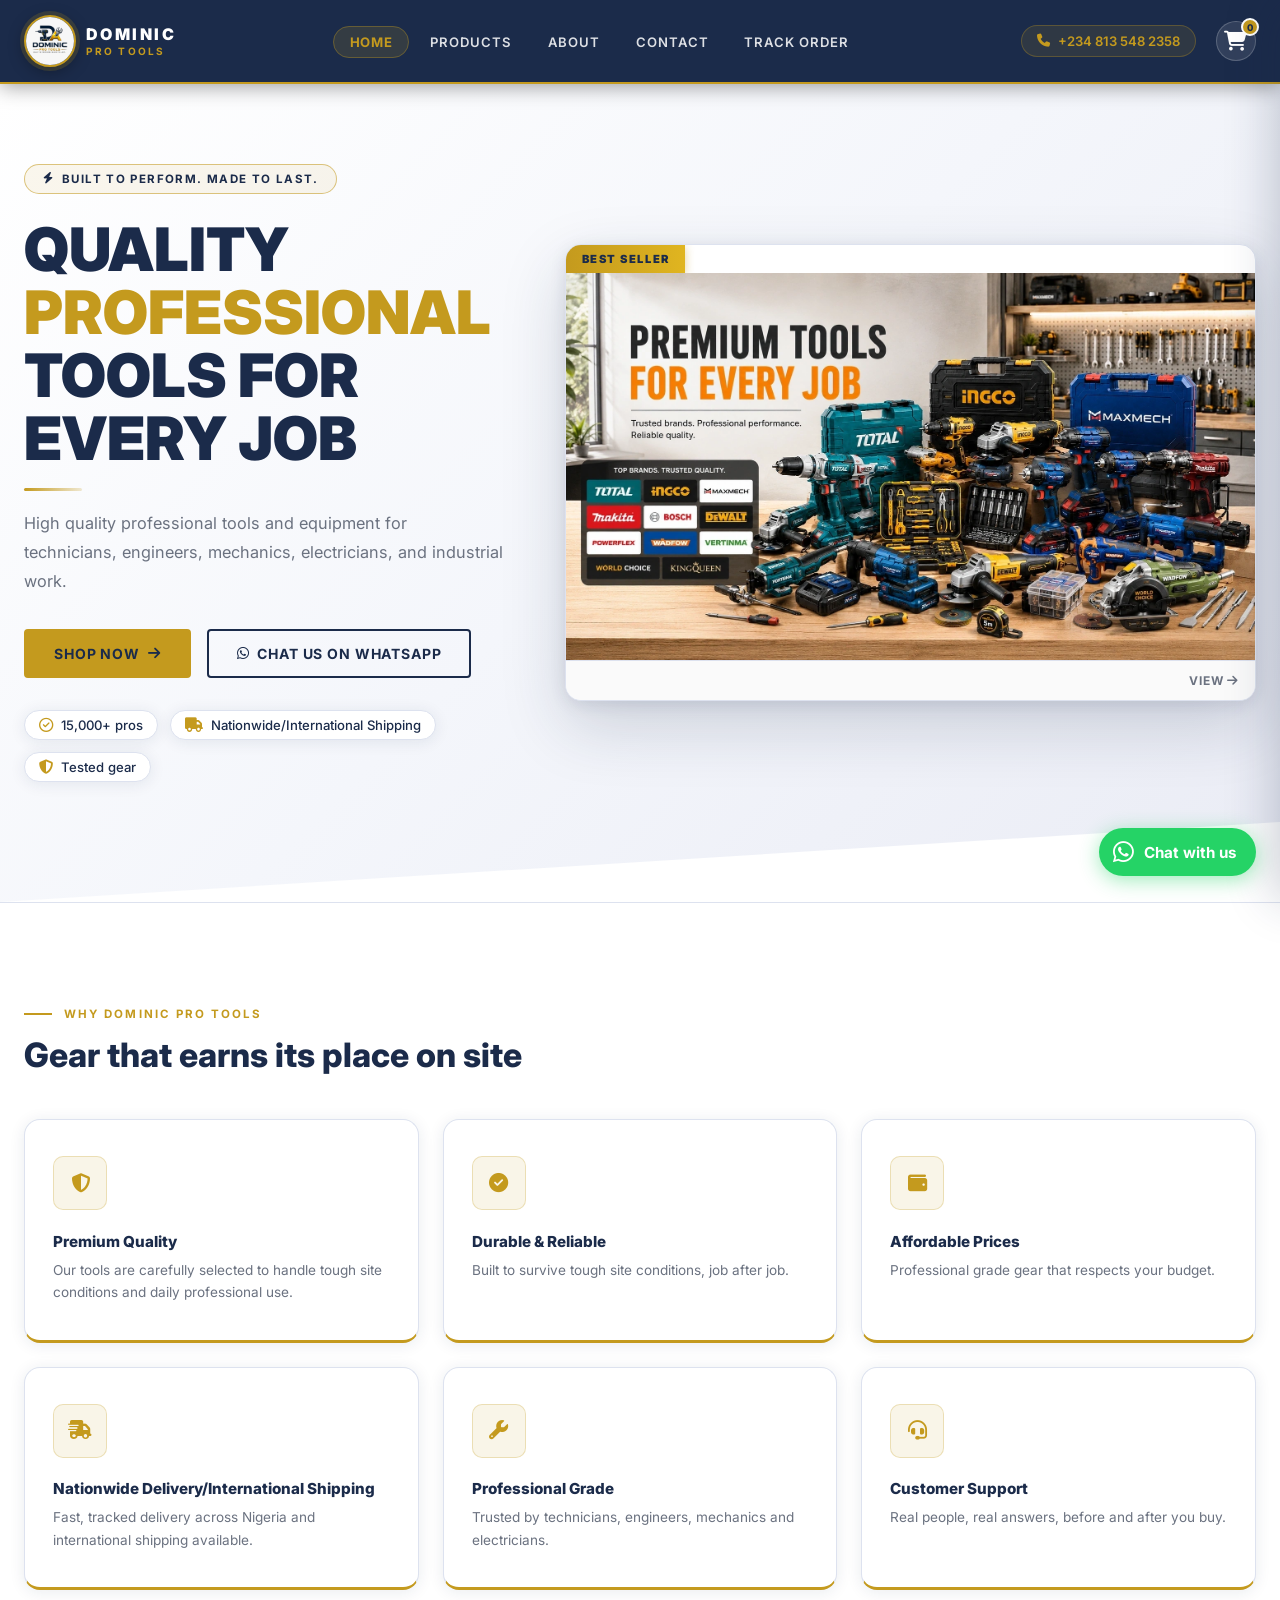
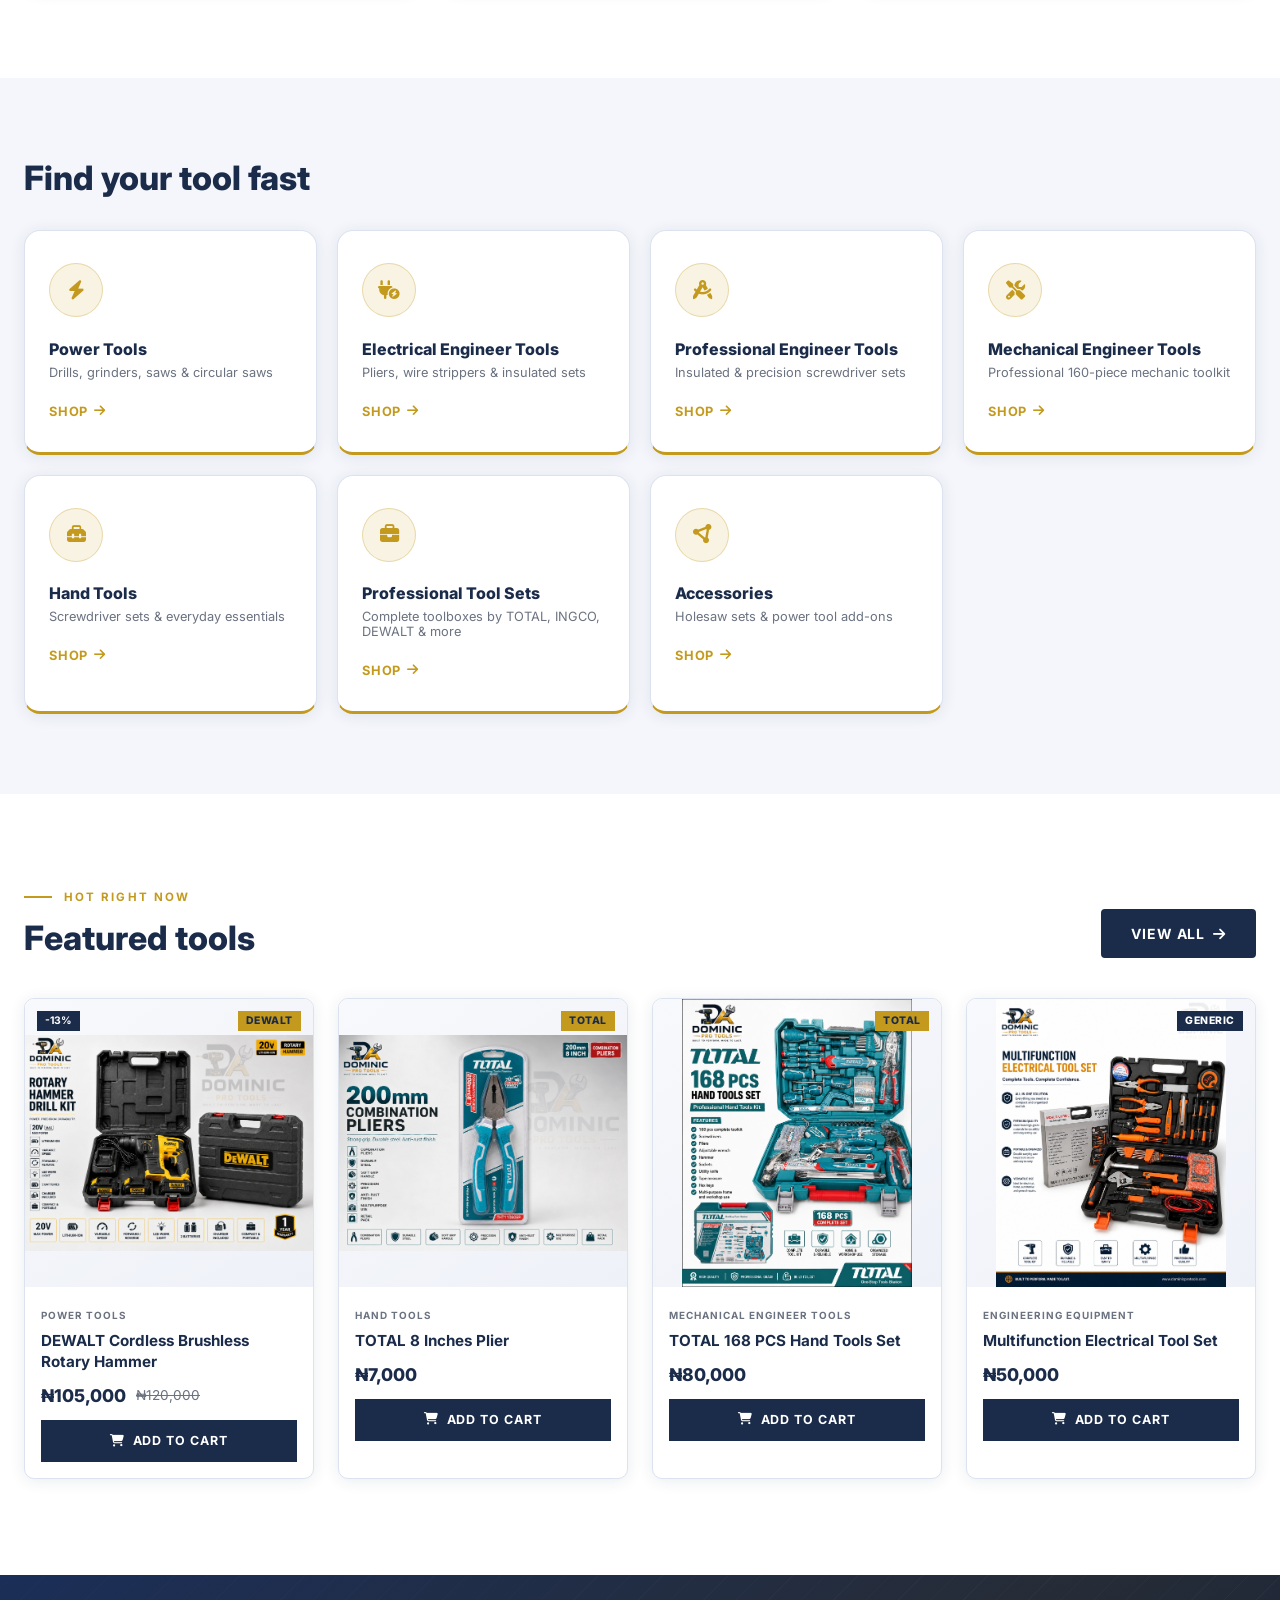
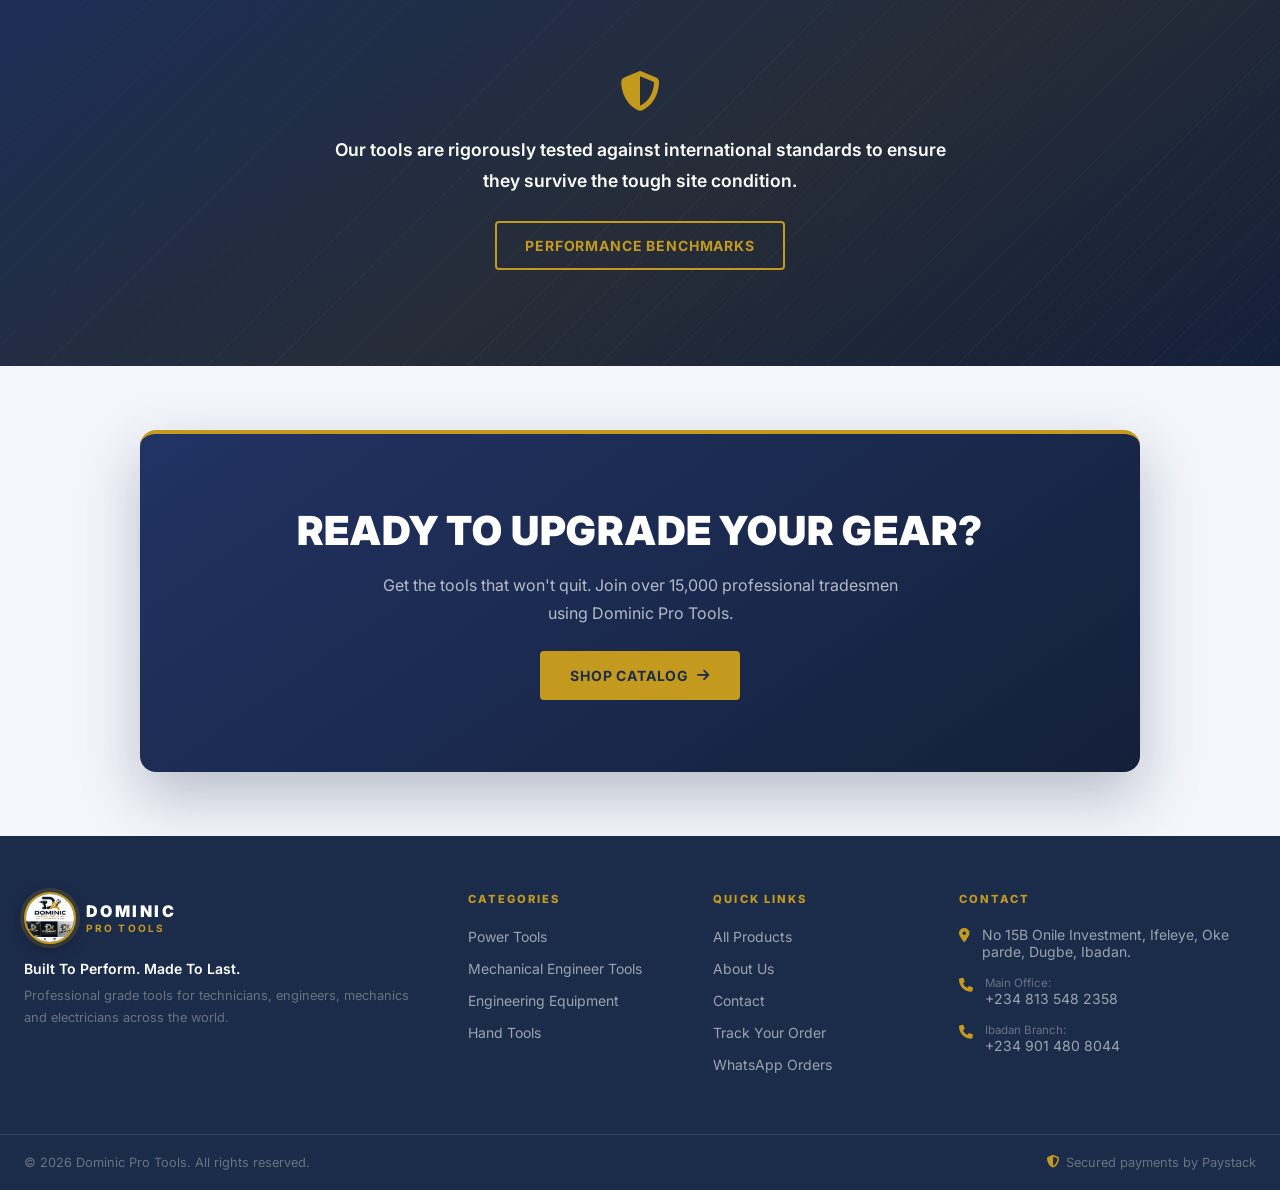
==== commit 77f74ea6: "Reorder footer contacts — Main Office above Ibadan Branch on all pages Co-Authored-By: Claude Sonnet" ====
--- a/index.html
+++ b/index.html
@@ -88,7 +88,7 @@
             </div>
             <div class="stat">
               <i class="fa-solid fa-truck"></i>
-              <span>Nationwide</span>
+              <span>Nationwide/International Shipping</span>
             </div>
             <div class="stat">
               <i class="fa-solid fa-shield-halved"></i>
@@ -132,7 +132,7 @@
             <i class="fa-solid fa-shield-halved"></i>
           </div>
           <h3>Premium Quality</h3>
-          <p>Every tool meets rigorous performance and durability standards.</p>
+          <p>Our tools are carefully selected to handle tough site conditions and daily professional use.</p>
         </div>
 
         <div class="feature-card">
@@ -155,7 +155,7 @@
           <div class="feature-icon">
             <i class="fa-solid fa-truck-fast"></i>
           </div>
-          <h3>Nationwide Delivery</h3>
+          <h3>Nationwide Delivery/International Shipping</h3>
           <p>Fast, tracked delivery across Nigeria and international shipping available.</p>
         </div>
 
@@ -438,15 +438,15 @@
           <div class="contact-item">
             <i class="fa-solid fa-phone"></i>
             <div>
-              <span class="contact-label">Ibadan Branch:</span>
-              <a href="tel:+2348135482358">+234 901 480 8044</a>
+              <span class="contact-label">Main Office:</span>
+              <a href="tel:+2349014808044">+234 813 548 2358</a>
             </div>
           </div>
           <div class="contact-item">
             <i class="fa-solid fa-phone"></i>
             <div>
-              <span class="contact-label">Main Office:</span>
-              <a href="tel:+2349014808044">+234 813 548 2358</a>
+              <span class="contact-label">Ibadan Branch:</span>
+              <a href="tel:+2348135482358">+234 901 480 8044</a>
             </div>
           </div>
         </div>
